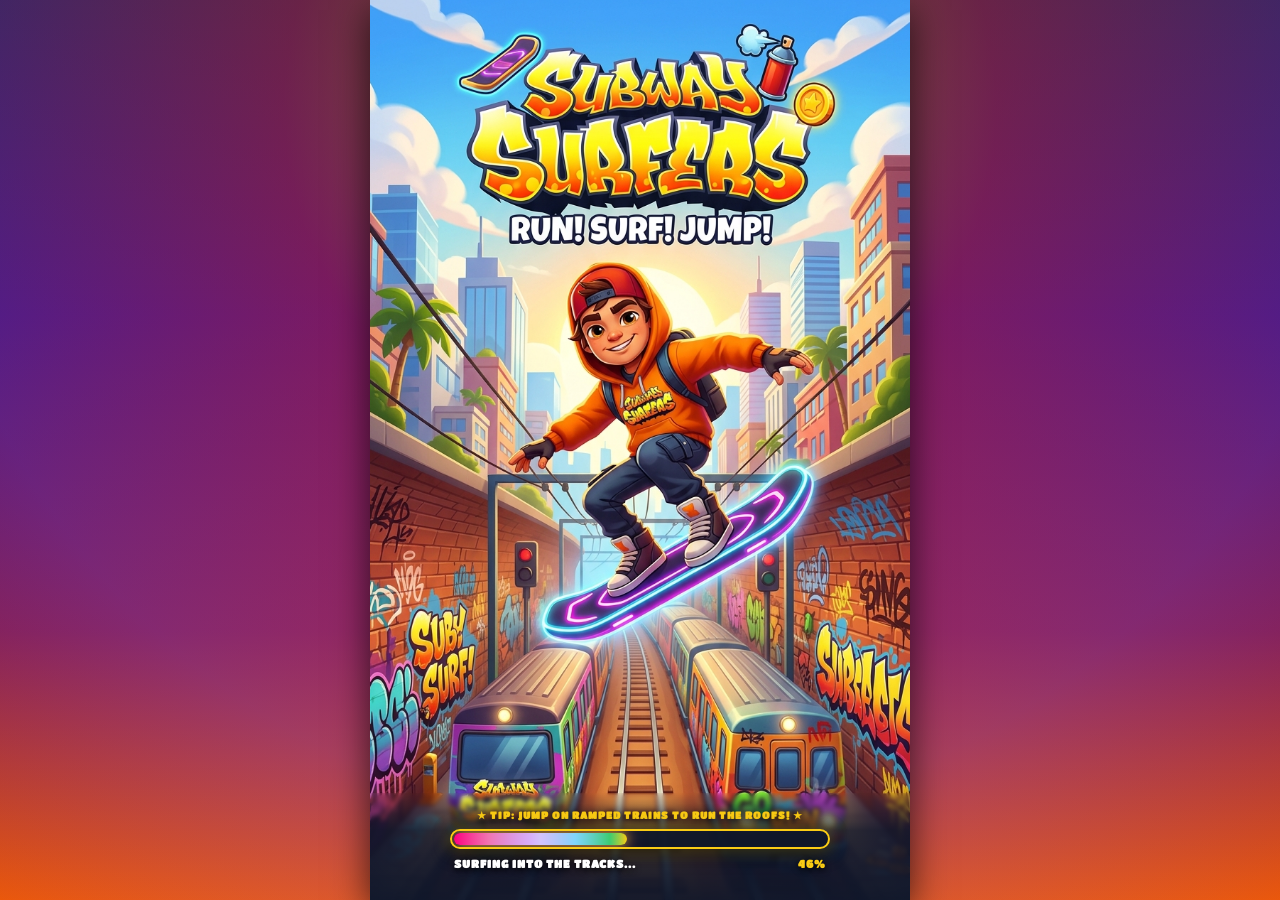
==== index.html @ f0a772cf "Fix stuck loading screen: resolve avatar ReferenceError in constructor, replace baked-in splash art " ====
<!DOCTYPE html>
<html lang="en">
<head>
  <meta charset="UTF-8">
  <meta name="viewport" content="width=device-width, initial-scale=1.0, maximum-scale=1.0, user-scalable=no">
  <title>Subway Surf 3D | Multi-Color Trains, Roof Running & 3D Railroad</title>
  <meta name="description" content="Play Subway Surf 3D online! Run along sunny railroad tracks, climb on multi-colored trains, collect gold coins, and dodge barriers in full 3D.">
  <link rel="preconnect" href="https://fonts.googleapis.com">
  <link rel="preconnect" href="https://fonts.gstatic.com" crossorigin>
  <link href="https://fonts.googleapis.com/css2?family=Fredoka:wght@500;600;700;800;900&family=Titan+One&family=Orbitron:wght@700;900&display=swap" rel="stylesheet">
  <link rel="stylesheet" href="style.css?v=subway3d_v19">
  <link rel="icon" href="data:image/svg+xml,<svg xmlns=%22http://www.w3.org/2000/svg%22 viewBox=%220 0 100 100%22><text y=%22.9em%22 font-size=%2290%22>⚡</text></svg>">
  <link rel="manifest" href="manifest.webmanifest">
  <meta name="theme-color" content="#4cc9f0">
  <meta name="mobile-web-app-capable" content="yes">
  <meta name="apple-mobile-web-app-capable" content="yes">
  <meta name="apple-mobile-web-app-status-bar-style" content="black-translucent">
  <meta name="apple-mobile-web-app-title" content="Run & Run v2">
  <link rel="apple-touch-icon" href="icon.svg">
</head>
<body>
  <div id="pageWrapper">
    <!-- Ambient glowing backdrop grids -->
    <div class="cyber-grid-bg"></div>

    <main id="gameWrapper">
      <div id="gameContainer">
        <!-- Canvas Game World -->
        <canvas id="gameCanvas"></canvas>

        <!-- Full-Screen Power-Up Visual FX Shaders & Vignette Overlays -->
        <div id="powerupFilterOverlay" class="powerup-filter-overlay">
          <div id="fxJetpack" class="filter-layer jetpack-speedlines hidden"></div>
          <div id="fxMagnet" class="filter-layer magnet-pulse-ring hidden"></div>
          <div id="fxMultiplier" class="filter-layer multiplier-gold-aura hidden"></div>
          <div id="fxSneakers" class="filter-layer sneakers-bounce-trail hidden"></div>
          <div id="fxHoverboard" class="filter-layer hoverboard-cyber-glow hidden"></div>
        </div>

        <!-- CRT scanline overlay -->
        <div class="scanlines"></div>

        <!-- HUD (Heads-Up Display: Authentic Subway Surfers Arcade HUD) -->
        <header id="hud" class="hidden">
          <div class="hud-left">
            <button type="button" id="pauseBtn" class="subway-hud-pause-btn" title="Pause Game (P)" aria-label="Pause Game">
              <svg viewBox="0 0 24 24" class="hud-btn-svg"><rect x="6" y="5" width="4" height="14" rx="2" fill="#ffffff"/><rect x="14" y="5" width="4" height="14" rx="2" fill="#ffffff"/></svg>
            </button>
            <button type="button" id="hudHoverboardBtn" class="subway-hud-hoverboard-btn" title="Activate Hoverboard (Double Tap)" aria-label="Activate Hoverboard">
              <svg viewBox="0 0 32 16" class="hud-btn-svg"><rect x="2" y="5" width="28" height="6" rx="3" fill="#38bdf8"/><circle cx="7" cy="12" r="2.5" fill="#facc15"/><circle cx="25" cy="12" r="2.5" fill="#facc15"/></svg>
              <span id="hudHoverboardQty" class="hud-hb-qty">x3</span>
            </button>
            <div id="shieldDisplay" class="stat-badge shield-badge hidden">
              <svg viewBox="0 0 24 24" class="badge-svg-icon"><path d="M12 2L4 5v6.09c0 5.05 3.41 9.76 8 10.91 4.59-1.15 8-5.86 8-10.91V5l-8-3z" fill="#06d6a0"/></svg>
              <span id="shieldCount">0</span>
            </div>
            <div id="hudKeyDisplay" class="stat-badge key-badge">
              <svg viewBox="0 0 24 24" class="badge-svg-icon key-gold-svg"><path d="M7 14a5 5 0 1 1 4.58-3H17v2h2v-2h2v3h2v-5H11.58A5 5 0 0 1 7 14zm0-7a2 2 0 1 0 0 4 2 2 0 0 0 0-4z" fill="#facc15"/></svg>
              <span id="hudKeyCount">3</span>
            </div>
          </div>

          <!-- Centered Coin Combo Streak Callout -->
          <div id="hudCoinCombo" class="hud-coin-combo hidden">
            <span id="hudComboText" class="hud-combo-text">5X COMBO! 🔥</span>
          </div>

          <div class="hud-right">
            <!-- Subway Surfers Chunky Condensed Score Counter -->
            <div class="stat-pill score-pill">
              <div id="hudMultiplierTag" class="hud-mult-tag">
                <svg viewBox="0 0 20 20" class="svg-mult-star"><polygon points="10,1 12.5,7 19,7.5 14,12 15.5,18.5 10,15 4.5,18.5 6,12 1,7.5 7.5,7" fill="#facc15"/></svg>
                <span id="hudMultVal">2X</span>
              </div>
              <span id="scoreDisplay" class="hud-score-digits">0</span>
            </div>

            <!-- Subway Surfers Glossy 3D Gold Coin Counter -->
            <div class="stat-badge coin-badge">
              <svg viewBox="0 0 28 28" class="badge-svg-icon coin-gold-svg">
                <circle cx="14" cy="14" r="13" fill="url(#hudCoinGradOuter)" stroke="#ffffff" stroke-width="1.6"/>
                <circle cx="14" cy="14" r="9.5" fill="url(#hudCoinGradInner)" stroke="#b45309" stroke-width="1.2"/>
                <path d="M14 7.5l1.6 3.8 4.1.4-3.1 2.8.9 4-3.5-2.1-3.5 2.1.9-4-3.1-2.8 4.1-.4z" fill="#ffffff"/>
                <defs>
                  <linearGradient id="hudCoinGradOuter" x1="0" y1="0" x2="1" y2="1"><stop offset="0%" stop-color="#fffbeb"/><stop offset="50%" stop-color="#f59e0b"/><stop offset="100%" stop-color="#b45309"/></linearGradient>
                  <linearGradient id="hudCoinGradInner" x1="0" y1="0" x2="1" y2="1"><stop offset="0%" stop-color="#fef08a"/><stop offset="100%" stop-color="#eab308"/></linearGradient>
                </defs>
              </svg>
              <span id="coinCount" class="hud-coin-digits">0</span>
            </div>

            <div class="hud-mini-actions">
              <button id="bgmBtn" class="hud-mini-icon-btn" title="Toggle Music" aria-label="Toggle Music">
                <svg viewBox="0 0 24 24" class="svg-mini-glyph"><path d="M12 3v10.55A4 4 0 1 0 14 17V7h4V3h-6z" fill="currentColor"/></svg>
              </button>
              <button id="muteBtn" class="hud-mini-icon-btn" title="Toggle Sound FX" aria-label="Toggle Sound Effects">
                <svg viewBox="0 0 24 24" class="svg-mini-glyph"><path d="M3 9v6h4l5 5V4L7 9H3zm13.5 3c0-1.77-1.02-3.29-2.5-4.03v8.05c1.48-.73 2.5-2.25 2.5-4.02z" fill="currentColor"/></svg>
              </button>
            </div>
            <div id="powerupContainer">
              <div id="powerupDisplay" class="powerup-badge hidden">
                <span id="powerupIcon">⚡</span>
                <span id="powerupText">MAGNET 8s</span>
              </div>
              <div id="activePowerupsList" class="active-powerups-list"></div>
            </div>
            <div id="zoneBadge" class="zone-badge">
              <span class="dot"></span>
              <span id="zoneDisplay">TOKYO FOOD STREET</span>
            </div>
            <div class="speedometer" style="display:none;">
              <div class="speed-bar-wrap">
                <div id="speedBarFill" class="speed-bar-fill"></div>
              </div>
            </div>
          </div>
        </header>

        <!-- Dynamic In-Game Mission Toast Popup -->
        <div id="missionToast" class="mission-toast hidden">
          <div class="toast-content">
            <span class="toast-star">🏆</span>
            <div class="toast-text-wrap">
              <span class="toast-title">MISSION COMPLETE!</span>
              <span id="missionToastDesc" class="toast-desc">Collected 300 Coins</span>
            </div>
            <span id="missionToastReward" class="toast-reward">+250 🪙</span>
          </div>
        </div>

        <!-- On-screen Touch & Virtual Controls for Mobile / Mouse -->
        <div id="virtualControls" class="hidden">
          <div class="control-row">
            <button id="ctrlLeft" class="v-btn" aria-label="Move Left">
              <span>◀</span>
              <small>A / ←</small>
            </button>
            <div class="v-btn-center">
              <button id="ctrlJump" class="v-btn v-btn-action" aria-label="Jump">
                <span>▲ JUMP</span>
                <small>W / ↑ / Space</small>
              </button>
              <button id="ctrlSlide" class="v-btn v-btn-action" aria-label="Slide">
                <span>▼ SLIDE</span>
                <small>S / ↓</small>
              </button>
            </div>
            <button id="ctrlRight" class="v-btn" aria-label="Move Right">
              <span>▶</span>
              <small>D / →</small>
            </button>
          </div>
        </div>

        <!-- Overlays -->
        <!-- PAGE 1: SUBWAY SURFERS SPLASH & LOADING SCREEN -->
        <section id="splashScreen" class="overlay splash-overlay">
          <div class="splash-art-wrap">
            <img src="splash.png?v=subway3d_v19" alt="Subway Dash 3D" class="splash-bg-img" id="splashBgImg">
          </div>
          <div class="splash-content-overlay">
            <div class="splash-loader-area">
              <div class="splash-tip-text" id="splashTipText">★ TIP: JUMP ON RAMPED TRAINS TO RUN THE ROOFS! ★</div>
              <div class="splash-progress-track">
                <div id="splashProgressFill" class="splash-progress-fill">
                  <div class="splash-progress-shine"></div>
                </div>
              </div>
              <div class="splash-status-row">
                <span class="splash-loading-text">SURFING INTO THE TRACKS...</span>
                <span id="splashPercentText" class="splash-percent-text">0%</span>
              </div>
            </div>
          </div>
        </section>

        <!-- PAGE 2: MAIN START SCREEN (Subway Surfers Full-Cover Home) -->
        <section id="menuScreen" class="menu-overlay-fullscreen hidden">
          <!-- Top Navigation Header: Settings, Custom Player Name Pill, High Score, Coins Bank -->
          <header class="menu-top-bar" style="width: 100%; display: flex; justify-content: space-between; align-items: center; gap: 6px; box-sizing: border-box; z-index: 30; pointer-events: auto;">
            <!-- Left: Settings Gear -->
            <button type="button" id="menuSettingsBtn" class="nav-cyber-btn settings-btn-glow" aria-label="Open Settings" title="Game Settings">
              <svg viewBox="0 0 24 24" class="menu-btn-svg"><path d="M19.14 12.94c.04-.3.06-.61.06-.94 0-.32-.02-.64-.07-.94l2.03-1.58a.49.49 0 0 0 .12-.61l-1.92-3.32a.49.49 0 0 0-.59-.22l-2.39.96c-.5-.38-1.03-.7-1.62-.94l-.36-2.54a.484.484 0 0 0-.48-.41h-3.84c-.24 0-.44.17-.47.41l-.36 2.54c-.59.24-1.13.57-1.62.94l-2.39-.96c-.22-.08-.47 0-.59.22L2.74 8.87c-.12.21-.08.47.12.61l2.03 1.58c-.05.3-.09.63-.09.94s.02.64.07.94l-2.03 1.58a.49.49 0 0 0-.12.61l1.92 3.32c.12.22.37.29.59.22l2.39-.96c.5.38 1.03.7 1.62.94l.36 2.54c.05.24.24.41.48.41h3.84c.24 0 .44-.17.47-.41l.36-2.54c.59-.24 1.13-.56 1.62-.94l2.39.96c.22.08.47 0 .59-.22l1.92-3.32c.12-.22.07-.47-.12-.61l-2.01-1.58zM12 15.6c-1.98 0-3.6-1.62-3.6-3.6s1.62-3.6 3.6-3.6 3.6 1.62 3.6 3.6-1.62 3.6-3.6 3.6z" fill="#ffffff"/></svg>
            </button>

            <!-- Center: Player's Custom Name Pill (With 3D Character Avatar Portrait) -->
            <button type="button" id="menuProfileBtn" class="subway-player-pill" aria-label="Set Runner Name" title="Tap to Set Your Runner Name">
              <canvas id="profileAvatarCanvas" class="profile-avatar-canvas" width="34" height="34"></canvas>
              <span id="profileCallsignPill" class="profile-callsign-pill">SET NAME</span>
              <svg viewBox="0 0 24 24" class="svg-edit-pencil"><path d="M3 17.25V21h3.75L17.81 9.94l-3.75-3.75L3 17.25zM20.71 7.04a.996.996 0 0 0 0-1.41l-2.34-2.34a.996.996 0 0 0-1.41 0l-1.83 1.83 3.75 3.75 1.83-1.83z" fill="#38bdf8"/></svg>
            </button>

            <!-- Right: High Score & Bank Pills -->
            <div class="menu-top-right" style="display: flex; align-items: center; gap: 5px; flex-shrink: 0;">
              <div class="high-score-pill" title="Personal Record">
                <svg viewBox="0 0 24 24" class="top-pill-svg"><path d="M19 5h-2V3H7v2H5c-1.1 0-2 .9-2 2v1c0 2.55 1.92 4.63 4.39 4.94.63 1.5 1.98 2.63 3.61 2.96V19H7v2h10v-2h-4v-3.1c1.63-.33 2.98-1.46 3.61-2.96C19.08 12.63 21 10.55 21 8V7c0-1.1-.9-2-2-2zM5 8V7h2v3.82C5.84 10.4 5 9.3 5 8zm14 0c0 1.3-.84 2.4-2 2.82V7h2v1z" fill="#facc15"/></svg>
                <span id="menuBestScore" class="bank-count">0</span>
              </div>
              <div class="coin-bank-pill" title="Total Banked Coins">
                <svg viewBox="0 0 24 24" class="top-pill-svg"><circle cx="12" cy="12" r="10" fill="#f59e0b" stroke="#ffffff" stroke-width="1.5"/><circle cx="12" cy="12" r="7" fill="#fde047"/><path d="M12 7l1.2 2.8 3.1.3-2.3 2.1.7 3-2.7-1.6-2.7 1.6.7-3-2.3-2.1 3.1-.3z" fill="#ffffff"/></svg>
                <span id="menuCoinBank" class="bank-count">0</span>
              </div>
              <div class="key-bank-pill" title="Total Keys">
                <svg viewBox="0 0 24 24" class="top-pill-svg"><path d="M7 14a5 5 0 1 1 4.58-3H17v2h2v-2h2v3h2v-5H11.58A5 5 0 0 1 7 14zm0-7a2 2 0 1 0 0 4 2 2 0 0 0 0-4z" fill="#facc15"/></svg>
                <span id="menuKeyBank" class="bank-count">3</span>
              </div>
            </div>
          </header>

          <!-- Top Brand Banner: Subway Surfers Graffiti Logo -->
          <div class="subway-title-wrap" style="display: flex; flex-direction: column; align-items: center; text-align: center; margin-top: 2px; pointer-events: none;">
            <div class="subway-tag-pill">🚇 3D RAILWAY SURF • TOKYO FOOD &amp; WILD WEST 🚇</div>
            <h1 class="subway-main-title">SUBWAY <span class="pop-accent">DASH</span> <span class="v3d-badge">3D</span></h1>
          </div>

          <!-- Subway Surfers Floating Side Rails (Left & Right Quick Actions) -->
          <div class="subway-side-rails" style="width: 100%; display: flex; justify-content: space-between; align-items: center; padding: 0 4px; box-sizing: border-box; pointer-events: auto; z-index: 25;">
            <!-- Left Rail: World Tour, Characters (Crew), Daily Missions, and Season Hunt -->
            <div class="side-rail-col side-rail-left" style="display: flex; flex-direction: column; gap: 8px;">
              <button type="button" id="menuWorldBtn" class="subway-side-btn world-side-btn" title="Choose City World">
                <svg viewBox="0 0 24 24" class="side-btn-svg"><circle cx="12" cy="12" r="10" fill="#0284c7" stroke="#38bdf8" stroke-width="1.5"/><ellipse cx="12" cy="12" rx="4.5" ry="10" fill="none" stroke="#ffffff" stroke-width="1.2"/><line x1="2" y1="12" x2="22" y2="12" stroke="#ffffff" stroke-width="1.2"/></svg>
                <span class="side-btn-lbl">WORLD</span>
              </button>
              <button type="button" id="menuSuitsBtn" class="subway-side-btn me-side-btn" title="Character Outfits">
                <svg viewBox="0 0 24 24" class="side-btn-svg"><path d="M12 2a5 5 0 0 1 5 5c0 2.76-2.24 5-5 5s-5-2.24-5-5a5 5 0 0 1 5-5zm0 12c4.42 0 8 1.79 8 4v2H4v-2c0-2.21 3.58-4 8-4z" fill="#ec4899"/></svg>
                <span class="side-btn-lbl">CREW</span>
              </button>
              <button type="button" id="menuMissionsBtn" class="subway-side-btn missions-side-btn" title="Daily Missions &amp; Quests">
                <svg viewBox="0 0 24 24" class="side-btn-svg"><circle cx="12" cy="12" r="10" fill="#ef4444"/><circle cx="12" cy="12" r="6.5" fill="#ffffff"/><circle cx="12" cy="12" r="3" fill="#ef4444"/></svg>
                <span class="side-btn-lbl">QUESTS</span>
                <span id="missionsBadge" class="side-notify-dot hidden">!</span>
              </button>
              <button type="button" id="menuSeasonBtn" class="subway-side-btn season-side-btn" title="Tokyo Season Hunt">
                <svg viewBox="0 0 24 24" class="side-btn-svg"><path d="M12 2c1 3 4 4 4 7 0 2.2-1.8 4-4 4s-4-1.8-4-4c0-3 3-4 4-7z" fill="#f472b6"/><circle cx="12" cy="12" r="2.5" fill="#ffffff"/></svg>
                <span class="side-btn-lbl">SEASON</span>
              </button>
            </div>

            <!-- Right Rail: Top Run Leaderboard, Skate Shop, Boosters, and Achievements -->
            <div class="side-rail-col side-rail-right" style="display: flex; flex-direction: column; gap: 8px;">
              <button type="button" id="menuLeaderboardBtn" class="subway-side-btn rank-side-btn" title="Top Run Leaderboard">
                <svg viewBox="0 0 24 24" class="side-btn-svg"><path d="M19 5h-2V3H7v2H5c-1.1 0-2 .9-2 2v1c0 2.55 1.92 4.63 4.39 4.94.63 1.5 1.98 2.63 3.61 2.96V19H7v2h10v-2h-4v-3.1c1.63-.33 2.98-1.46 3.61-2.96C19.08 12.63 21 10.55 21 8V7c0-1.1-.9-2-2-2z" fill="#facc15"/></svg>
                <span class="side-btn-lbl">TOP RUN</span>
              </button>
              <button type="button" id="menuShopBtn" class="subway-side-btn shop-side-btn" title="Skate Shop">
                <svg viewBox="0 0 24 24" class="side-btn-svg"><path d="M18 6h-2c0-2.21-1.79-4-4-4S8 3.79 8 6H6c-1.1 0-2 .9-2 2v12c0 1.1.9 2 2 2h12c1.1 0 2-.9 2-2V8c0-1.1-.9-2-2-2zm-6-2c1.1 0 2 .9 2 2h-4c0-1.1.9-2 2-2zm6 16H6V8h2v2c0 .55.45 1 1 1s1-.45 1-1V8h4v2c0 .55.45 1 1 1s1-.45 1-1V8h2v12z" fill="#38bdf8"/></svg>
                <span class="side-btn-lbl">SHOP</span>
              </button>
              <button type="button" id="menuUpgradesBtn" class="subway-side-btn boost-side-btn" title="Boost Upgrades">
                <svg viewBox="0 0 24 24" class="side-btn-svg"><polygon points="13,2 4,14 11,14 9,22 20,10 13,10" fill="#f59e0b"/></svg>
                <span class="side-btn-lbl">BOOST</span>
              </button>
              <button type="button" id="menuAchievementsBtn" class="subway-side-btn badges-side-btn" title="Achievements">
                <svg viewBox="0 0 24 24" class="side-btn-svg"><circle cx="12" cy="15" r="7" fill="#ca8a04"/><path d="M12 2l2.5 5H9.5z" fill="#facc15"/><circle cx="12" cy="15" r="4.5" fill="#fde047"/><path d="M12 12.5l1 2.2 2.3.2-1.7 1.5.5 2.2-2.1-1.2-2.1 1.2.5-2.2-1.7-1.5 2.3-.2z" fill="#ca8a04"/></svg>
                <span class="side-btn-lbl">AWARDS</span>
              </button>
            </div>
          </div>

          <!-- Bottom Action Area: Subway Surfers TAP TO RUN -->
          <footer class="menu-bottom-actions" style="width: 100%; max-width: 360px; display: flex; flex-direction: column; align-items: center; gap: 8px; margin-bottom: 6px; pointer-events: auto;">
            <div class="active-suit-pill">
              <span class="suit-dot"></span>
              <span>RUNNER: <strong id="equippedCostumeName">JAKE</strong></span>
            </div>

            <button type="button" id="playBtn" class="subway-run-btn" aria-label="Tap to Play" style="width: 100%; max-width: 340px; background: linear-gradient(135deg, #10b981 0%, #059669 50%, #047857 100%); border: 2.5px solid #6ee7b7; border-radius: 20px; color: #ffffff; cursor: pointer; display: flex; flex-direction: column; align-items: center; justify-content: center; padding: 14px 18px; box-shadow: 0 10px 25px rgba(16, 185, 129, 0.6); text-decoration: none;">
              <span class="btn-text" style="font-family: 'Orbitron', sans-serif; font-size: 22px; font-weight: 900; letter-spacing: 1.5px; text-shadow: 0 2px 8px rgba(0,0,0,0.5);">TAP TO PLAY ▶</span>
              <small class="run-hint" style="font-size: 10px; font-weight: 700; letter-spacing: 0.8px; color: #d1fae5; margin-top: 3px; text-transform: uppercase;">SWIPE ◀ ▶ MOVE • ▲ CLIMB TRAIN • ▼ SLIDE</small>
            </button>

            <button type="button" id="installAppBtn" class="cyber-btn secondary-btn install-btn">
              <span class="btn-text">📲 INSTALL APP (OFFLINE PLAY)</span>
            </button>
          </footer>
        </section>

        <!-- Settings & Profile Modal (Profile, Environments, Audio Volume, Guidelines) -->
        <section id="settingsModal" class="overlay modal-overlay hidden">
          <div class="glass-panel modal-panel">
            <div class="modal-header">
              <div class="modal-title-wrap">
                <span class="modal-tag">SETTINGS</span>
                <h2>SETTINGS &amp; PROFILE</h2>
              </div>
              <button type="button" id="closeSettingsBtn" class="close-icon-btn" aria-label="Close Settings">✕</button>
            </div>

            <div class="modal-nav-tabs">
              <button type="button" class="tab-btn active" data-tab="tabProfile" id="tabBtnProfile">PROFILE</button>
              <button type="button" class="tab-btn" data-tab="tabBackgrounds" id="tabBtnBackgrounds">WORLDS</button>
              <button type="button" class="tab-btn" data-tab="tabAudio" id="tabBtnAudio">AUDIO</button>
              <button type="button" class="tab-btn" data-tab="tabDirectives" id="tabBtnDirectives">HOW TO PLAY</button>
            </div>

            <!-- Tab 1: Profile Customization -->
            <div id="tabProfile" class="tab-content">
              <div class="profile-card modal-card">
                <div class="profile-header-row">
                  <div class="profile-avatar-big" id="profileBigAvatar">🏃</div>
                  <div class="profile-meta-info">
                    <div class="profile-rank-badge" id="profileRankBadge">⚡ TOP SURFER</div>
                    <span class="profile-sub-label">RUNNER PROFILE</span>
                  </div>
                </div>

                <div class="profile-name-edit-box">
                  <label for="profileCallsignInput" class="profile-input-label">RUNNER NAME (YOUR NAME)</label>
                  <div class="profile-input-row">
                    <input type="text" id="profileCallsignInput" class="profile-text-input" maxlength="14" value="" placeholder="Enter Your Runner Name...">
                    <button type="button" id="profileSaveBtn" class="cyber-btn primary-btn profile-save-btn">SAVE</button>
                  </div>
                </div>

                <div class="profile-avatar-picker">
                  <span class="profile-section-title">SELECT RUNNER AVATAR</span>
                  <div class="avatar-chips-grid" id="avatarChipsGrid">
                    <button type="button" class="avatar-chip active" data-avatar="🏃"><span>🏃</span></button>
                    <button type="button" class="avatar-chip" data-avatar="🛹"><span>🛹</span></button>
                    <button type="button" class="avatar-chip" data-avatar="⚡"><span>⚡</span></button>
                    <button type="button" class="avatar-chip" data-avatar="👑"><span>👑</span></button>
                    <button type="button" class="avatar-chip" data-avatar="🔥"><span>🔥</span></button>
                    <button type="button" class="avatar-chip" data-avatar="⭐"><span>⭐</span></button>
                    <button type="button" class="avatar-chip" data-avatar="🌟"><span>🌟</span></button>
                    <button type="button" class="avatar-chip" data-avatar="🎧"><span>🎧</span></button>
                  </div>
                </div>

                <div class="profile-stats-summary">
                  <div class="pstat-item">
                    <span class="pstat-label">HIGH SCORE</span>
                    <strong class="pstat-val" id="profileStatBest">0</strong>
                  </div>
                  <div class="pstat-item">
                    <span class="pstat-label">BANKED COINS</span>
                    <strong class="pstat-val" id="profileStatBank">0</strong>
                  </div>
                  <div class="pstat-item">
                    <span class="pstat-label">SCORE MULTIPLIER</span>
                    <strong class="pstat-val highlight" id="profileStatTier">x1 ⭐</strong>
                  </div>
                </div>
              </div>
            </div>

            <!-- Tab 2: Worlds (rendered dynamically) -->
            <div id="tabBackgrounds" class="tab-content hidden">
              <div class="worlds-scroll-list" id="bgChoicesList"></div>
            </div>

            <!-- Tab 3: Audio Settings -->
            <div id="tabAudio" class="tab-content hidden">
              <div class="audio-controls-card modal-card">
                <div class="setting-item">
                  <div class="setting-label-row">
                    <span>MUSIC</span>
                    <button type="button" id="settingsBgmToggle" class="cyber-toggle active">ON</button>
                  </div>
                  <input type="range" id="settingsBgmSlider" min="0" max="100" value="70" class="cyber-slider">
                </div>

                <div class="setting-item">
                  <div class="setting-label-row">
                    <span>SOUND FX</span>
                    <button type="button" id="settingsSfxToggle" class="cyber-toggle active">ON</button>
                  </div>
                  <input type="range" id="settingsSfxSlider" min="0" max="100" value="90" class="cyber-slider">
                </div>
              </div>
            </div>

            <!-- Tab 4: How To Play -->
            <div id="tabDirectives" class="tab-content hidden">
              <div class="instructions-card modal-card">
                <h3>HOW TO PLAY SUBWAY SURF 3D</h3>
                <ul>
                  <li><span class="key-badge">A</span> <span class="key-badge">D</span> / <span class="key-badge">←</span> <span class="key-badge">→</span> / Swipe Horizontal: Change 3D Tracks</li>
                  <li><span class="key-badge">W</span> / <span class="key-badge">↑</span> / <span class="key-badge">Space</span> / Swipe Up: Jump over Track Barriers &amp; onto Trains!</li>
                  <li><span class="key-badge">S</span> / <span class="key-badge">↓</span> / Swipe Down: Slide under Overhead Gantries</li>
                  <li><span class="bonus-pill">🛹 HOVERBOARD</span> Double-tap anywhere to ride hoverboard (gives crash immunity)!</li>
                  <li><span class="bonus-pill">🚀 JETPACK</span> Fly high in the sky and collect golden coin waves!</li>
                  <li><span class="bonus-pill">👟 SNEAKERS</span> Super bounce jump high over trains and roadblocks!</li>
                  <li><span class="warn-pill">AVOID</span> Crashing head-on into closed train cabs or pillars!</li>
                </ul>
              </div>
            </div>

            <button type="button" id="applySettingsBtn" class="cyber-btn primary-btn modal-done-btn">DONE</button>
          </div>
        </section>

        <!-- Cyber Armory Shop Modal (Costumes & Upgrades) -->
        <section id="shopModal" class="overlay modal-overlay hidden">
          <div class="glass-panel modal-panel shop-panel">
            <div class="modal-header">
              <div class="modal-title-wrap">
                <span class="modal-tag">CHARACTERS &amp; BOOSTS</span>
                <h2>SUBWAY CREW</h2>
              </div>
              <div class="modal-header-right">
                <div class="coin-bank-pill">
                  <span class="coin-icon">🪙</span>
                  <span id="shopCoinBank" class="bank-count">0</span>
                </div>
                <div class="key-bank-pill">
                  <span class="key-icon">🔑</span>
                  <span id="shopKeyBank" class="bank-count">3</span>
                </div>
                <button type="button" id="closeShopBtn" class="close-icon-btn" aria-label="Close Shop">✕</button>
              </div>
            </div>

            <div class="modal-nav-tabs">
              <button type="button" class="tab-btn active" data-tab="tabCostumes" id="tabBtnCostumes">🏃 CHARACTERS</button>
              <button type="button" class="tab-btn" data-tab="tabBoards" id="tabBtnBoards">🛹 BOARDS</button>
              <button type="button" class="tab-btn" data-tab="tabUpgrades" id="tabBtnUpgrades">⚡ BOOST UPGRADES</button>
            </div>

            <!-- Costumes Tab -->
            <div id="tabCostumes" class="tab-content">
              <div class="costumes-scroll" id="costumesList">
                <!-- Dynamically populated or rendered -->
              </div>
            </div>

            <!-- Boards Tab (Subway Surfers Custom Hoverboards) -->
            <div id="tabBoards" class="tab-content hidden">
              <div class="boards-scroll" id="boardsList">
                <!-- Dynamically populated boards -->
              </div>
            </div>

            <!-- Upgrades Tab -->
            <div id="tabUpgrades" class="tab-content hidden">
              <div class="upgrades-scroll" id="upgradesList">
                <!-- Dynamically populated -->
              </div>
            </div>

            <button type="button" id="leaveShopBtn" class="cyber-btn primary-btn modal-done-btn">BACK TO MENU</button>
          </div>
        </section>

        <!-- Pause Screen -->
        <section id="pauseScreen" class="overlay hidden">
          <div class="glass-panel">
            <h2 class="section-title">GAME PAUSED</h2>
            <p class="section-subtitle">Take a breather, Surfer!</p>
            <div class="btn-stack">
              <button id="resumeBtn" class="cyber-btn primary-btn">RESUME RUN ▶</button>
              <button id="quitBtn" class="cyber-btn secondary-btn">QUIT TO MENU</button>
            </div>
          </div>
        </section>

        <!-- PAGE 3: SUBWAY SURFERS RUN SUMMARY & GAME OVER -->
        <section id="gameOverScreen" class="overlay subway-gameover-overlay hidden">
          <div class="subway-gameover-card">
            <!-- Header Ribbon Banner -->
            <div class="gameover-ribbon-banner" id="gameoverRibbon">
              <span class="ribbon-star">★</span>
              <h2 id="gameoverTitle" class="gameover-banner-title">GAME OVER</h2>
              <span class="ribbon-star">★</span>
            </div>

            <!-- Runner Identity Pill -->
            <div class="gameover-runner-tag">
              <span id="gameoverAvatar" class="gameover-avatar-emoji">🏃</span>
              <span class="gameover-runner-lbl">RUN BY:</span>
              <strong id="gameoverCallsign" class="gameover-runner-name">RUNNER 1</strong>
            </div>

            <!-- Subway Surfers Authentic Score & Coin Card -->
            <div class="subway-score-box">
              <div class="score-main-display">
                <span class="score-pill-tag">FINAL SCORE</span>
                <div class="score-number-row">
                  <span id="finalScore" class="score-big-digits">0</span>
                </div>
                <div id="newBestBadge" class="new-best-ribbon hidden">🏆 NEW RECORD! 🏆</div>
              </div>

              <div class="score-stats-grid">
                <div class="mini-stat-card coin-card">
                  <span class="mini-stat-icon">🪙</span>
                  <div class="mini-stat-info">
                    <small>COINS RUN</small>
                    <strong id="finalCoins">0</strong>
                  </div>
                </div>

                <div class="mini-stat-card record-card">
                  <span class="mini-stat-icon">🏆</span>
                  <div class="mini-stat-info">
                    <small>HIGH SCORE</small>
                    <strong id="bestScore">0</strong>
                  </div>
                </div>

                <div class="mini-stat-card bank-card">
                  <span class="mini-stat-icon">💰</span>
                  <div class="mini-stat-info">
                    <small>TOTAL BANK</small>
                    <strong id="gameoverBankTotal">0</strong>
                  </div>
                </div>
              </div>
            </div>

            <!-- Subway Surfers Arcade Buttons -->
            <div class="gameover-action-buttons">
              <button type="button" id="restartBtn" class="subway-play-again-btn" aria-label="Play Again">
                <span class="btn-play-icon">▶</span>
                <span class="btn-play-text">PLAY AGAIN</span>
              </button>

              <div class="gameover-sub-buttons">
                <button type="button" id="menuBtn" class="subway-sub-btn home-btn" aria-label="Back to Home Screen">
                  <span class="sub-btn-icon">🏠</span>
                  <span>HOME</span>
                </button>
                <button type="button" id="gameoverShopBtn" class="subway-sub-btn shop-btn" aria-label="Open Shop">
                  <span class="sub-btn-icon">🛍️</span>
                  <span>SHOP</span>
                </button>
              </div>
            </div>
          </div>
        </section>

        <!-- Dedicated Player Name Modal (Custom User-Given Name) -->
        <section id="nameModal" class="overlay modal-overlay hidden">
          <div class="glass-panel name-modal-panel">
            <div class="modal-header">
              <div class="modal-title-wrap">
                <span class="modal-tag">RUNNER PROFILE</span>
                <h2>ENTER YOUR NAME</h2>
              </div>
              <button type="button" id="closeNameModalBtn" class="close-icon-btn" aria-label="Close">✕</button>
            </div>
            <div class="name-modal-body">
              <label for="playerNameInput" class="name-field-label">TYPE YOUR NAME:</label>
              <div class="name-field-wrap">
                <span class="name-field-icon">✏️</span>
                <input type="text" id="playerNameInput" class="name-text-box" maxlength="14" placeholder="Your Name Here..." autocomplete="off">
              </div>

              <div class="name-avatar-section">
                <span class="name-field-label">CHOOSE YOUR AVATAR:</span>
                <div class="name-avatar-grid" id="nameAvatarGrid">
                  <button type="button" class="avatar-choice-btn active" data-av="🏃">🏃</button>
                  <button type="button" class="avatar-choice-btn" data-av="🛹">🛹</button>
                  <button type="button" class="avatar-choice-btn" data-av="⚡">⚡</button>
                  <button type="button" class="avatar-choice-btn" data-av="👑">👑</button>
                  <button type="button" class="avatar-choice-btn" data-av="🔥">🔥</button>
                  <button type="button" class="avatar-choice-btn" data-av="🤖">🤖</button>
                  <button type="button" class="avatar-choice-btn" data-av="🌟">🌟</button>
                  <button type="button" class="avatar-choice-btn" data-av="🎧">🎧</button>
                </div>
              </div>

              <button type="button" id="saveRunnerNameBtn" class="subway-save-name-btn">SAVE NAME &amp; RUN ▶</button>
            </div>
          </div>
        </section>

        <!-- World Tour City Selector Modal (8 City Themes) -->
        <section id="worldTourModal" class="overlay modal-overlay hidden">
          <div class="glass-panel world-tour-panel">
            <div class="modal-header">
              <div class="modal-title-wrap">
                <span class="modal-tag">SUBWAY SURFERS WORLD TOUR</span>
                <h2>SELECT DESTINATION CITY</h2>
              </div>
              <button type="button" id="closeWorldTourBtn" class="close-icon-btn" aria-label="Close">✕</button>
            </div>
            <div class="world-tour-carousel-hint">SWIPE CARDS TO EXPLORE CITIES ➔</div>
            <div class="world-tour-carousel-container" id="worldTourCards">
              <!-- Dynamically populated card carousel -->
            </div>
          </div>
        </section>

        <!-- Daily Missions Modal (Subway Surfers Quests & Multiplier Level-Up) -->
        <section id="missionsModal" class="overlay modal-overlay hidden">
          <div class="glass-panel modal-panel missions-panel">
            <div class="modal-header">
              <div class="modal-title-wrap">
                <span class="modal-tag">MISSIONS &amp; QUESTS</span>
                <h2>DAILY CHALLENGES</h2>
              </div>
              <button type="button" id="closeMissionsBtn" class="close-icon-btn" aria-label="Close Missions">✕</button>
            </div>

            <!-- Multiplier Level Banner -->
            <div class="multiplier-level-banner">
              <div class="mult-banner-info">
                <span class="mult-banner-lbl">CURRENT BASE MULTIPLIER</span>
                <strong id="modalMultiplierVal" class="mult-banner-val">x1 ⭐</strong>
              </div>
              <div class="mult-banner-hint">Complete 3 quests to level up your score multiplier!</div>
            </div>

            <div class="missions-scroll-list" id="missionsList">
              <!-- Dynamically populated missions -->
            </div>

            <button type="button" id="closeMissionsDoneBtn" class="cyber-btn primary-btn modal-done-btn">BACK TO MENU</button>
          </div>
        </section>

        <!-- Top Run Leaderboard Modal (Diamond, Gold, Silver, Bronze Leagues) -->
        <section id="leaderboardModal" class="overlay modal-overlay hidden">
          <div class="glass-panel modal-panel leaderboard-panel">
            <div class="modal-header">
              <div class="modal-title-wrap">
                <span class="modal-tag">TOP RUNNERS</span>
                <h2>TOP RUN LEADERBOARD</h2>
              </div>
              <button type="button" id="closeLeaderboardBtn" class="close-icon-btn" aria-label="Close Leaderboard">✕</button>
            </div>

            <!-- Player League Badge Banner -->
            <div class="leaderboard-league-banner" id="leaderboardLeagueBanner">
              <span class="league-trophy" id="leagueTrophyIcon">🥇</span>
              <div class="league-meta">
                <span id="leagueNameLbl" class="league-name">GOLD LEAGUE</span>
                <small id="leagueRankLbl" class="league-rank-pos">YOUR RANK: #2 IN THIS REGION</small>
              </div>
            </div>

            <div class="leaderboard-scroll-list" id="leaderboardList">
              <!-- Dynamically populated rivals -->
            </div>

            <button type="button" id="closeLeaderboardDoneBtn" class="cyber-btn primary-btn modal-done-btn">BACK TO MENU</button>
          </div>
        </section>

        <!-- Crash Revival Modal (5-second countdown with Keys 🔑) -->
        <section id="reviveModal" class="overlay modal-overlay hidden">
          <div class="glass-panel modal-panel revive-panel">
            <div class="revive-header">
              <span class="revive-tag">CRASHED!</span>
              <h2>SAVE YOUR RUN?</h2>
            </div>
            <div class="revive-countdown-wrap">
              <svg class="revive-timer-svg" viewBox="0 0 100 100">
                <circle class="revive-timer-bg" cx="50" cy="50" r="42"></circle>
                <circle id="reviveTimerCircle" class="revive-timer-bar" cx="50" cy="50" r="42"></circle>
              </svg>
              <div id="reviveCountdownText" class="revive-countdown-num">5</div>
            </div>
            <div class="revive-score-preview">
              <div class="revive-stat-col">
                <small>SCORE</small>
                <strong id="reviveScoreVal">0</strong>
              </div>
              <div class="revive-stat-col">
                <small>COINS</small>
                <strong id="reviveCoinsVal">0</strong>
              </div>
            </div>
            <button type="button" id="reviveActionBtn" class="subway-revive-btn">
              <span class="revive-btn-icon">🔑</span>
              <span id="reviveBtnLabel">REVIVE (x1 KEY)</span>
            </button>
            <button type="button" id="reviveGiveUpBtn" class="revive-skip-btn">GIVE UP &gt;</button>
          </div>
        </section>

        <!-- Mystery Box Opening Modal -->
        <section id="mysteryBoxModal" class="overlay modal-overlay hidden">
          <div class="glass-panel modal-panel mystery-box-panel">
            <div class="modal-header">
              <div class="modal-title-wrap">
                <span class="modal-tag">SPECIAL LOOT</span>
                <h2>MYSTERY BOX</h2>
              </div>
            </div>
            <div class="mystery-box-stage">
              <div class="mystery-crate-wrap" id="mysteryCrateEl">
                <div class="crate-box">
                  <span class="crate-mark">?</span>
                </div>
              </div>
              <div id="mysteryRewardReveal" class="mystery-reward-reveal hidden">
                <div id="mysteryRewardIcon" class="reward-icon-big">🪙</div>
                <div id="mysteryRewardTitle" class="reward-title-big">+250 COINS</div>
              </div>
            </div>
            <button type="button" id="mysteryBoxOpenBtn" class="cyber-btn primary-btn unbox-btn">TAP TO OPEN 🎁</button>
            <button type="button" id="mysteryBoxDoneBtn" class="cyber-btn primary-btn modal-done-btn hidden">COLLECT &amp; CONTINUE ▶</button>
          </div>
        </section>

        <!-- World Tour Season Hunt Modal -->
        <section id="seasonModal" class="overlay modal-overlay hidden">
          <div class="glass-panel modal-panel season-panel">
            <div class="modal-header">
              <div class="modal-title-wrap">
                <span class="modal-tag">SEASON HUNT</span>
                <h2>WORLD TOUR SEASON 🌸</h2>
              </div>
              <button type="button" id="closeSeasonBtn" class="close-icon-btn" aria-label="Close Season">✕</button>
            </div>
            <div class="season-banner">
              <div class="season-token-summary">
                <span class="season-token-icon">🌸</span>
                <div class="season-token-text">
                  <span class="season-token-lbl">COLLECTED TOKENS</span>
                  <strong id="seasonTokensCount">0</strong>
                </div>
              </div>
              <div class="season-hint">Collect Sakura Blossom tokens on tracks to claim exclusive tier prizes!</div>
            </div>
            <div class="season-tiers-list" id="seasonTiersList">
              <!-- Tier items populated dynamically -->
            </div>
            <button type="button" id="closeSeasonDoneBtn" class="cyber-btn primary-btn modal-done-btn">BACK TO MENU</button>
          </div>
        </section>

        <!-- Achievements Modal -->
        <section id="achievementsModal" class="overlay modal-overlay hidden">
          <div class="glass-panel modal-panel achievements-panel">
            <div class="modal-header">
              <div class="modal-title-wrap">
                <span class="modal-tag">SURFER TROPHIES</span>
                <h2>ACHIEVEMENTS</h2>
              </div>
              <button type="button" id="closeAchievementsBtn" class="close-icon-btn" aria-label="Close Achievements">✕</button>
            </div>
            <div class="achievements-scroll-list" id="achievementsList">
              <!-- Achievements items populated dynamically -->
            </div>
            <button type="button" id="closeAchievementsDoneBtn" class="cyber-btn primary-btn modal-done-btn">BACK TO MENU</button>
          </div>
        </section>
      </div>
    </main>
  </div>

  <script src="audio.js?v=subway3d_v19"></script>
  <script src="game.js?v=subway3d_v19"></script>
  <script src="pwa.js?v=subway3d_v19"></script>
</body>
</html>
---- style.css ----
:root {
  --bg-dark: #18112c;
  --panel-bg: rgba(30, 20, 60, 0.92);
  --panel-border: #38bdf8;
  --subway-pink: #f43f5e;
  --subway-hotpink: #ec4899;
  --subway-cyan: #06b6d4;
  --subway-sky: #38bdf8;
  --subway-orange: #f97316;
  --subway-amber: #fb923c;
  --subway-yellow: #facc15;
  --subway-gold: #fde047;
  --subway-purple: #8b5cf6;
  --subway-violet: #a855f7;
  --subway-green: #10b981;
  --subway-emerald: #059669;
  --neon-cyan: #06b6d4;
  --neon-yellow: #facc15;
  --neon-magenta: #ec4899;
  --neon-orange: #f97316;
  --neon-green: #10b981;
  --neon-red: #f43f5e;
  --font-display: 'Titan One', 'Fredoka', cursive, sans-serif;
  --font-body: 'Fredoka', cursive, sans-serif;
}

* {
  box-sizing: border-box;
  margin: 0;
  padding: 0;
  user-select: none;
  -webkit-user-select: none;
}

html, body {
  width: 100%;
  height: 100%;
  overflow: hidden;
  background-color: var(--bg-dark);
  font-family: var(--font-body);
  color: #e2e8f0;
}

button, .cyber-btn, .nav-cyber-btn, .close-icon-btn, .tab-btn, .bg-option-btn, .shop-action-btn, .upgrade-btn {
  touch-action: manipulation;
  cursor: pointer;
  -webkit-tap-highlight-color: transparent;
  pointer-events: auto;
}

.glass-panel, .modal-panel {
  max-width: 440px;
  max-height: 88vh;
  display: flex;
  flex-direction: column;
  padding: 24px 20px;
  overflow: hidden;
  background: linear-gradient(180deg, #2e1065 0%, #1e1b4b 60%, #0f172a 100%);
  border: 3.5px solid #38bdf8;
  border-radius: 28px;
  box-shadow: 0 10px 0 #1e1b4b, 0 25px 50px rgba(0, 0, 0, 0.85);
}

/* Background animated cyber grid */
.cyber-grid-bg {
  position: absolute;
  top: 0;
  left: 0;
  width: 100%;
  height: 100%;
  background: 
    radial-gradient(circle at 50% 12%, rgba(250, 204, 21, 0.5) 0%, rgba(244, 63, 94, 0.35) 35%, rgba(139, 92, 246, 0.25) 70%, transparent 100%),
    linear-gradient(180deg, #1e143b 0%, #3b0764 35%, #831843 70%, #ea580c 100%);
  pointer-events: none;
  z-index: 0;
}

#gameWrapper {
  position: relative;
  width: 100%;
  height: 100%;
  display: flex;
  align-items: center;
  justify-content: center;
  z-index: 1;
}

#gameContainer {
  position: relative;
  display: flex;
  align-items: center;
  justify-content: center;
  border-radius: 0;
  box-shadow: 0 10px 35px rgba(0, 0, 0, 0.7);
  overflow: hidden;
  border: none;
  background: #110b20;
}

canvas {
  display: block;
  background: #0f1624;
  touch-action: none;
}

/* CRT scanlines */
.scanlines {
  position: absolute;
  top: 0;
  left: 0;
  width: 100%;
  height: 100%;
  background: linear-gradient(rgba(18, 16, 16, 0) 50%, rgba(0, 0, 0, 0.22) 50%);
  background-size: 100% 4px;
  pointer-events: none;
  z-index: 5;
  opacity: 0.6;
}

/* Subway Surfers Authentic In-Game HUD (Screenshot exact match) */
#hud {
  position: absolute;
  top: 0;
  left: 0;
  width: 100%;
  display: flex;
  justify-content: space-between;
  align-items: flex-start;
  padding: 12px 14px;
  z-index: 15;
  pointer-events: none;
  box-sizing: border-box;
}

.hud-left {
  display: flex;
  flex-direction: column;
  align-items: flex-start;
  gap: 8px;
  pointer-events: auto;
}

.hud-right {
  display: flex;
  flex-direction: column;
  align-items: flex-end;
  gap: 7px;
  pointer-events: auto;
}

/* Glossy Cyan Pause Button (matching Screenshot 1) */
.subway-hud-pause-btn {
  width: 46px;
  height: 46px;
  border-radius: 16px;
  background: linear-gradient(180deg, #38bdf8 0%, #0ea5e9 45%, #0284c7 100%);
  border: 2.5px solid #bae6fd;
  box-shadow: 0 5px 0 #0369a1, 0 8px 16px rgba(0, 0, 0, 0.45), inset 0 2px 0 rgba(255, 255, 255, 0.75);
  color: #ffffff;
  font-family: var(--font-display);
  font-size: 20px;
  display: flex;
  align-items: center;
  justify-content: center;
  cursor: pointer;
  transition: transform 0.1s ease, box-shadow 0.1s ease;
}

.subway-hud-pause-btn:active {
  transform: translateY(3px);
  box-shadow: 0 2px 0 #0369a1, 0 4px 10px rgba(0, 0, 0, 0.35);
}

/* Score Pill with Multiplier and Star (x2 ⭐ 01090) */
.score-pill {
  display: flex;
  align-items: center;
  gap: 7px;
  background: linear-gradient(180deg, rgba(30, 27, 75, 0.95) 0%, rgba(15, 23, 42, 0.98) 100%);
  border: 2.5px solid #fbbf24;
  padding: 5px 14px;
  border-radius: 999px;
  box-shadow: 0 5px 0 #b45309, 0 8px 18px rgba(0, 0, 0, 0.5), inset 0 2px 0 rgba(255, 255, 255, 0.45);
  transform: rotate(-1.5deg);
}

.hud-mult-tag {
  font-family: var(--font-display);
  font-size: 15px;
  font-weight: 900;
  color: #facc15;
  text-shadow: 0 2px 0 #78350f;
  letter-spacing: 0.5px;
}

.hud-score-digits {
  font-family: var(--font-display);
  font-size: 24px;
  font-weight: 900;
  color: #ffffff;
  text-shadow: 0 3px 0 #0f172a, 0 0 10px rgba(250, 204, 21, 0.5);
  letter-spacing: 1.5px;
}

/* Coin Badge (12 🪙) */
.coin-badge {
  display: flex;
  align-items: center;
  gap: 6px;
  background: linear-gradient(180deg, rgba(30, 27, 75, 0.95) 0%, rgba(15, 23, 42, 0.98) 100%);
  border: 2.5px solid #facc15;
  padding: 4px 12px;
  border-radius: 999px;
  box-shadow: 0 4px 0 #b45309, 0 6px 14px rgba(0, 0, 0, 0.4), inset 0 2px 0 rgba(255, 255, 255, 0.4);
  transform: rotate(1deg);
}

.hud-coin-digits {
  font-family: var(--font-display);
  font-size: 18px;
  font-weight: 900;
  color: #facc15;
  text-shadow: 0 2px 0 #78350f;
}

.hud-mini-actions {
  display: flex;
  gap: 6px;
}

.hud-mini-icon-btn {
  width: 30px;
  height: 30px;
  border-radius: 50%;
  background: rgba(30, 27, 75, 0.9);
  border: 1.5px solid #c084fc;
  color: #fff;
  font-size: 12px;
  display: flex;
  align-items: center;
  justify-content: center;
  cursor: pointer;
  box-shadow: 0 3px 0 #581c87;
}

.stat-pill {
  display: flex;
  align-items: baseline;
  gap: 8px;
  background: rgba(10, 14, 25, 0.75);
  backdrop-filter: blur(8px);
  border: 1px solid rgba(76, 201, 240, 0.4);
  padding: 6px 14px;
  border-radius: 20px;
}

.stat-tag {
  font-family: var(--font-display);
  font-size: 10px;
  color: var(--neon-cyan);
  letter-spacing: 1.5px;
}

#scoreDisplay {
  font-family: var(--font-display);
  font-size: clamp(20px, 4vw, 28px);
  font-weight: 900;
  color: #fff;
  text-shadow: 0 0 12px rgba(76, 201, 240, 0.8);
}

.stat-row {
  display: flex;
  gap: 8px;
}

.stat-badge {
  display: flex;
  align-items: center;
  gap: 6px;
  font-family: var(--font-display);
  font-size: 14px;
  font-weight: 700;
  background: rgba(10, 14, 25, 0.75);
  backdrop-filter: blur(8px);
  padding: 4px 12px;
  border-radius: 12px;
  border: 1px solid rgba(255, 210, 63, 0.35);
  color: var(--neon-yellow);
}

.shield-badge {
  border-color: rgba(6, 214, 160, 0.4);
  color: var(--neon-green);
}

.zone-badge {
  display: flex;
  align-items: center;
  gap: 6px;
  font-family: var(--font-display);
  font-size: 11px;
  letter-spacing: 1px;
  color: #94a3b8;
  padding: 4px 10px;
  background: rgba(10, 14, 25, 0.5);
  border-radius: 8px;
  width: fit-content;
}

.zone-badge .dot {
  width: 6px;
  height: 6px;
  border-radius: 50%;
  background: var(--neon-cyan);
  box-shadow: 0 0 6px var(--neon-cyan);
  animation: pulseDot 1.5s infinite;
}

@keyframes pulseDot {
  0%, 100% { transform: scale(1); opacity: 1; }
  50% { transform: scale(1.4); opacity: 0.5; }
}

.hud-actions {
  display: flex;
  gap: 8px;
  pointer-events: auto;
}

.hud-icon-btn {
  width: 40px;
  height: 40px;
  border-radius: 50%;
  background: rgba(10, 14, 25, 0.7);
  backdrop-filter: blur(8px);
  border: 1px solid rgba(255, 255, 255, 0.2);
  color: #fff;
  font-size: 16px;
  display: flex;
  align-items: center;
  justify-content: center;
  cursor: pointer;
  transition: all 0.15s ease;
}

.hud-icon-btn:hover {
  background: rgba(76, 201, 240, 0.25);
  border-color: var(--neon-cyan);
  box-shadow: 0 0 12px rgba(76, 201, 240, 0.5);
  transform: scale(1.06);
}

.hud-icon-btn:active {
  transform: scale(0.94);
}

.powerup-badge {
  display: flex;
  align-items: center;
  gap: 6px;
  font-family: var(--font-display);
  font-size: 12px;
  padding: 6px 12px;
  border-radius: 12px;
  background: rgba(76, 201, 240, 0.2);
  border: 1px solid var(--neon-cyan);
  color: var(--neon-cyan);
  box-shadow: 0 0 10px rgba(76, 201, 240, 0.4);
  animation: badgeGlow 1s infinite alternate;
}

@keyframes badgeGlow {
  0% { box-shadow: 0 0 6px rgba(76, 201, 240, 0.3); }
  100% { box-shadow: 0 0 16px rgba(76, 201, 240, 0.8); }
}

.speedometer {
  display: flex;
  flex-direction: column;
  align-items: flex-end;
  gap: 3px;
}

.speed-bar-wrap {
  width: 80px;
  height: 6px;
  background: rgba(255, 255, 255, 0.1);
  border-radius: 4px;
  overflow: hidden;
  border: 1px solid rgba(255, 255, 255, 0.2);
}

.speed-bar-fill {
  width: 30%;
  height: 100%;
  background: linear-gradient(90deg, var(--neon-cyan), var(--neon-magenta));
  box-shadow: 0 0 8px var(--neon-magenta);
  transition: width 0.3s ease;
}

/* Virtual on-screen controls */
#virtualControls {
  position: absolute;
  bottom: 12px;
  left: 0;
  width: 100%;
  padding: 0 18px;
  z-index: 12;
  pointer-events: auto;
}

.control-row {
  display: flex;
  justify-content: space-between;
  align-items: center;
  gap: 12px;
}

.v-btn-center {
  display: flex;
  gap: 10px;
}

.v-btn {
  display: flex;
  flex-direction: column;
  align-items: center;
  justify-content: center;
  background: rgba(14, 20, 36, 0.7);
  backdrop-filter: blur(10px);
  border: 1px solid rgba(76, 201, 240, 0.35);
  color: #fff;
  border-radius: 14px;
  padding: 10px 18px;
  min-width: 72px;
  cursor: pointer;
  transition: all 0.08s ease;
  box-shadow: 0 4px 12px rgba(0, 0, 0, 0.5);
}

.v-btn span {
  font-family: var(--font-display);
  font-size: 15px;
  font-weight: 700;
  color: var(--neon-cyan);
}

.v-btn small {
  font-size: 10px;
  color: #94a3b8;
  margin-top: 2px;
}

.v-btn:active {
  transform: translateY(3px) scale(0.96);
  background: rgba(76, 201, 240, 0.35);
  border-color: var(--neon-cyan);
  box-shadow: 0 0 15px rgba(76, 201, 240, 0.6);
}

.v-btn-action span {
  color: var(--neon-yellow);
}

/* Overlays & Modals */
.overlay {
  position: absolute;
  top: 0;
  left: 0;
  width: 100%;
  height: 100%;
  max-width: 100%;
  max-height: 100%;
  border: none;
  border-radius: 0;
  box-shadow: none;
  display: flex;
  align-items: center;
  justify-content: center;
  background: rgba(5, 7, 14, 0.88);
  backdrop-filter: blur(14px);
  z-index: 20;
  padding: 16px;
  box-sizing: border-box;
}

/* PAGE 1: SUBWAY SURFERS SPLASH / LOADING SCREEN */
.splash-overlay {
  position: absolute;
  top: 0;
  left: 0;
  width: 100%;
  height: 100%;
  z-index: 50;
  overflow: hidden;
  background: #0284c7;
  display: flex;
  flex-direction: column;
  justify-content: flex-end;
  align-items: center;
  padding: 0;
  transition: opacity 0.65s cubic-bezier(0.4, 0, 0.2, 1), visibility 0.65s ease;
}

.splash-overlay.fade-out {
  opacity: 0 !important;
  visibility: hidden !important;
  pointer-events: none !important;
}

.splash-art-wrap {
  position: absolute;
  top: 0;
  left: 0;
  width: 100%;
  height: 100%;
  overflow: hidden;
  z-index: 1;
}

.splash-bg-img {
  width: 100%;
  height: 100%;
  object-fit: cover;
  object-position: center top;
  display: block;
  transform: scale(1.01);
  animation: splashZoom 6s infinite alternate ease-in-out;
}

@keyframes splashZoom {
  0% { transform: scale(1.0); }
  100% { transform: scale(1.03); }
}

.splash-content-overlay {
  position: relative;
  z-index: 2;
  width: 100%;
  padding: 16px 20px 30px 20px;
  box-sizing: border-box;
  display: flex;
  flex-direction: column;
  align-items: center;
  gap: 10px;
  background: linear-gradient(to top, rgba(15, 23, 42, 0.96) 0%, rgba(15, 23, 42, 0.8) 65%, rgba(15, 23, 42, 0.35) 85%, transparent 100%);
  backdrop-filter: blur(2px);
}

.splash-loader-area {
  width: 100%;
  max-width: 380px;
  display: flex;
  flex-direction: column;
  align-items: center;
  gap: 8px;
}

.splash-tip-text {
  font-family: var(--font-display);
  font-size: 10px;
  font-weight: 800;
  color: #facc15;
  letter-spacing: 1px;
  text-shadow: 0 2px 8px rgba(0, 0, 0, 0.9);
  text-align: center;
  text-transform: uppercase;
}

.splash-progress-track {
  width: 100%;
  height: 20px;
  background: rgba(15, 23, 42, 0.9);
  border: 2px solid #facc15;
  border-radius: 999px;
  overflow: hidden;
  padding: 2px;
  box-sizing: border-box;
  box-shadow: 0 4px 18px rgba(0, 0, 0, 0.7), 0 0 16px rgba(250, 204, 21, 0.5);
}

.splash-progress-fill {
  height: 100%;
  width: 0%;
  background: linear-gradient(90deg, #ff007f 0%, #ec4899 20%, #a855f7 45%, #38bdf8 70%, #22c55e 90%, #facc15 100%);
  border-radius: 999px;
  transition: width 0.12s linear;
  position: relative;
  overflow: hidden;
  box-shadow: 0 0 12px rgba(250, 204, 21, 0.8), 0 0 20px rgba(236, 72, 153, 0.6);
}

.splash-progress-shine {
  position: absolute;
  top: 0;
  left: 0;
  width: 100%;
  height: 100%;
  background: linear-gradient(90deg, transparent, rgba(255, 255, 255, 0.6), transparent);
  animation: shinePass 1.4s infinite;
}

@keyframes shinePass {
  0% { transform: translateX(-100%); }
  100% { transform: translateX(100%); }
}

.splash-status-row {
  width: 100%;
  display: flex;
  justify-content: space-between;
  align-items: center;
  font-family: var(--font-display);
  font-size: 11px;
  font-weight: 800;
  color: #ffffff;
  text-shadow: 0 2px 6px rgba(0, 0, 0, 0.9);
  letter-spacing: 1px;
  padding: 0 4px;
  box-sizing: border-box;
}

.splash-percent-text {
  color: #facc15;
}

/* Full-Screen Subway Surfers Viewport Overlay (PAGE 2) */
.menu-overlay-fullscreen {
  position: absolute !important;
  top: 0 !important;
  left: 0 !important;
  width: 100% !important;
  height: 100% !important;
  max-width: 100% !important;
  max-height: 100% !important;
  border: none !important;
  border-radius: 0 !important;
  box-shadow: none !important;
  background: transparent !important;
  backdrop-filter: none !important;
  display: flex !important;
  flex-direction: column !important;
  justify-content: space-between !important;
  align-items: center !important;
  pointer-events: none;
  box-sizing: border-box;
  padding: 12px 10px 18px 10px !important;
  z-index: 30;
  overflow: hidden !important;
}

.menu-overlay-fullscreen * {
  pointer-events: auto;
}

/* Top Navigation Bar */
.menu-top-bar {
  width: 100%;
  display: flex;
  justify-content: space-between;
  align-items: center;
  gap: 6px;
  box-sizing: border-box;
  z-index: 30;
}

.profile-card-btn {
  display: flex;
  align-items: center;
  gap: 6px;
  background: rgba(15, 23, 42, 0.85);
  border: 1.5px solid #38bdf8;
  border-radius: 999px;
  padding: 6px 12px;
  color: #ffffff;
  font-family: var(--font-display);
  font-size: 12px;
  cursor: pointer;
  backdrop-filter: blur(10px);
  box-shadow: 0 4px 12px rgba(56, 189, 248, 0.3);
  transition: transform 0.15s ease, box-shadow 0.15s ease;
  max-width: 145px;
  flex-shrink: 1;
  overflow: hidden;
}

.profile-card-btn:active {
  transform: scale(0.96);
}

.profile-avatar-pill {
  font-size: 15px;
  flex-shrink: 0;
}

.profile-callsign-pill {
  font-weight: 800;
  color: #38bdf8;
  overflow: hidden;
  text-overflow: ellipsis;
  white-space: nowrap;
}

.profile-gear-icon {
  font-size: 11px;
  opacity: 0.85;
  flex-shrink: 0;
}

.menu-top-right {
  display: flex;
  align-items: center;
  gap: 6px;
  flex-shrink: 0;
}

.high-score-pill {
  display: flex;
  align-items: center;
  gap: 5px;
  background: linear-gradient(180deg, #f97316 0%, #ea580c 100%);
  border: 2.5px solid #fed7aa;
  border-radius: 999px;
  padding: 6px 12px;
  font-family: var(--font-display);
  font-size: 13px;
  font-weight: 900;
  color: #ffffff;
  box-shadow: 0 4px 0 #9a3412, 0 6px 15px rgba(249, 115, 22, 0.45), inset 0 2px 0 rgba(255, 255, 255, 0.65);
  text-shadow: 0 2px 0 #7c2d12;
  white-space: nowrap;
}

.coin-bank-pill {
  display: flex;
  align-items: center;
  gap: 5px;
  background: linear-gradient(180deg, #facc15 0%, #eab308 100%);
  border: 2.5px solid #fef08a;
  border-radius: 999px;
  padding: 6px 12px;
  font-family: var(--font-display);
  font-size: 13px;
  font-weight: 900;
  color: #78350f;
  box-shadow: 0 4px 0 #a16207, 0 6px 15px rgba(250, 204, 21, 0.5), inset 0 2px 0 rgba(255, 255, 255, 0.7);
  text-shadow: 0 1px 0 rgba(255, 255, 255, 0.6);
  white-space: nowrap;
}

.nav-cyber-btn {
  display: flex;
  align-items: center;
  justify-content: center;
  gap: 4px;
  border-radius: 999px;
  border: 1.5px solid #c084fc;
  background: linear-gradient(135deg, #7c3aed, #a855f7);
  color: #ffffff;
  padding: 6px 11px;
  font-family: var(--font-display);
  font-size: 11px;
  font-weight: 800;
  cursor: pointer;
  box-shadow: 0 4px 12px rgba(168, 85, 247, 0.4);
  transition: transform 0.15s ease, box-shadow 0.15s ease;
  white-space: nowrap;
}

.nav-cyber-btn:active {
  transform: scale(0.96);
}

.shop-btn-glow {
  background: linear-gradient(135deg, #f59e0b, #ef4444);
  border-color: #fcd34d;
  box-shadow: 0 4px 12px rgba(245, 158, 11, 0.45);
}

.settings-btn-glow {
  width: 32px;
  height: 32px;
  padding: 0;
  border-radius: 50%;
  border: 1.5px solid #64748b;
  background: rgba(15, 23, 42, 0.85);
  font-size: 14px;
}

/* Center Graffiti Brand Banner */
.subway-title-wrap {
  display: flex;
  flex-direction: column;
  align-items: center;
  text-align: center;
  margin-top: 6px;
  pointer-events: none;
}

.subway-tag-pill {
  background: linear-gradient(90deg, #ec4899, #8b5cf6, #3b82f6);
  color: #ffffff;
  font-family: var(--font-display);
  font-size: 9px;
  font-weight: 800;
  letter-spacing: 1.2px;
  padding: 3px 10px;
  border-radius: 999px;
  box-shadow: 0 4px 15px rgba(236, 72, 153, 0.4);
  margin-bottom: 4px;
  animation: pulseTag 2.5s infinite ease-in-out;
  white-space: nowrap;
}

.subway-main-title {
  font-family: var(--font-display);
  font-size: clamp(28px, 7vw, 44px);
  font-weight: 900;
  letter-spacing: 2px;
  color: #ffffff;
  text-shadow: 0 4px 18px rgba(0, 0, 0, 0.8), 0 0 24px rgba(56, 189, 248, 0.7);
  line-height: 1;
  margin: 0;
}

.pop-accent {
  color: #facc15;
  text-shadow: 0 4px 16px rgba(0, 0, 0, 0.7), 0 0 24px rgba(250, 204, 21, 0.9);
}

.v3d-badge {
  font-family: var(--font-display);
  font-size: 14px;
  font-weight: 900;
  background: linear-gradient(135deg, #f43f5e, #fb923c);
  color: #ffffff;
  padding: 2px 7px;
  border-radius: 7px;
  box-shadow: 0 4px 14px rgba(244, 63, 94, 0.6);
  display: inline-block;
  vertical-align: middle;
  transform: translateY(-4px) rotate(4deg);
}

/* Bottom Action Area */
.menu-bottom-actions {
  width: 100%;
  max-width: 360px;
  display: flex;
  flex-direction: column;
  align-items: center;
  gap: 8px;
  margin-bottom: 8px;
}

.active-suit-pill {
  background: rgba(15, 23, 42, 0.85);
  border: 1px solid rgba(255, 255, 255, 0.2);
  backdrop-filter: blur(12px);
  border-radius: 999px;
  padding: 4px 12px;
  font-family: var(--font-display);
  font-size: 11px;
  color: #cbd5e1;
  display: flex;
  align-items: center;
  gap: 6px;
}

.active-suit-pill strong {
  color: #38bdf8;
}

.suit-dot {
  width: 7px;
  height: 7px;
  border-radius: 50%;
  background: #10b981;
  box-shadow: 0 0 8px #10b981;
}

/* Subway Surfers TAP TO RUN Button */
.subway-run-btn {
  width: 100%;
  max-width: 340px;
  background: linear-gradient(180deg, #34d399 0%, #10b981 40%, #059669 100%) !important;
  border: 3.5px solid #a7f3d0 !important;
  border-radius: 26px !important;
  padding: 14px 20px !important;
  color: #ffffff !important;
  cursor: pointer;
  display: flex !important;
  flex-direction: column !important;
  align-items: center !important;
  justify-content: center !important;
  box-shadow: 0 8px 0 #047857, 0 16px 32px rgba(16, 185, 129, 0.6), inset 0 3px 0 rgba(255, 255, 255, 0.8) !important;
  transition: transform 0.1s ease, box-shadow 0.1s ease;
  animation: runBounce 2s infinite ease-in-out;
  text-decoration: none;
  box-sizing: border-box;
}

.subway-run-btn .btn-text {
  font-family: var(--font-display);
  font-size: 26px;
  font-weight: 900;
  letter-spacing: 1.5px;
  text-shadow: 0 3px 0 #064e3b, 0 6px 12px rgba(0, 0, 0, 0.4);
  color: #ffffff;
}

.subway-run-btn:active {
  transform: translateY(4px) scale(0.98) !important;
  box-shadow: 0 4px 0 #047857, 0 8px 16px rgba(16, 185, 129, 0.5) !important;
}

@keyframes runBounce {
  0%, 100% { transform: translateY(0) scale(1); box-shadow: 0 10px 25px rgba(16, 185, 129, 0.55); }
  50% { transform: translateY(-4px) scale(1.02); box-shadow: 0 16px 32px rgba(16, 185, 129, 0.75), 0 0 25px rgba(110, 231, 183, 0.5); }
}

.subway-run-btn:active {
  transform: translateY(2px) scale(0.97) !important;
  box-shadow: 0 4px 15px rgba(16, 185, 129, 0.4) !important;
}

.subway-run-btn .btn-text {
  font-family: var(--font-display);
  font-size: 22px;
  font-weight: 900;
  letter-spacing: 1.5px;
  text-shadow: 0 2px 8px rgba(0, 0, 0, 0.5);
  color: #ffffff;
}

.subway-run-btn .run-hint {
  font-size: 9.5px;
  font-weight: 700;
  letter-spacing: 0.8px;
  color: #d1fae5;
  margin-top: 3px;
  text-transform: uppercase;
  opacity: 0.95;
}

/* Mobile Responsiveness for compact viewports */
@media (max-width: 420px) {
  .menu-top-bar {
    gap: 4px;
  }
  .profile-card-btn {
    padding: 4px 8px;
    font-size: 11px;
    max-width: 110px;
  }
  .high-score-pill, .coin-bank-pill {
    padding: 4px 7px;
    font-size: 11px;
    gap: 3px;
  }
  .nav-cyber-btn {
    padding: 4px 8px;
    font-size: 10px;
  }
  .subway-tag-pill {
    font-size: 8px;
    letter-spacing: 0.8px;
  }
  .subway-run-btn {
    padding: 12px 16px !important;
  }
  .subway-run-btn .btn-text {
    font-size: 19px;
  }
}

.glass-panel {
  max-width: 420px;
  width: 100%;
  background: var(--panel-bg);
  border: 1px solid var(--panel-border);
  border-radius: 20px;
  padding: 30px 24px;
  display: flex;
  flex-direction: column;
  align-items: center;
  text-align: center;
  box-shadow: 0 20px 40px rgba(0, 0, 0, 0.7), 0 0 30px rgba(76, 201, 240, 0.15);
}

.logo-wrap {
  margin-bottom: 18px;
}

.neon-tag {
  font-family: var(--font-display);
  font-size: 11px;
  letter-spacing: 3px;
  color: var(--neon-cyan);
  margin-bottom: 6px;
  text-shadow: 0 0 8px var(--neon-cyan);
}

.neon-tag-v2 {
  font-family: var(--font-display);
  font-size: 10px;
  font-weight: 700;
  letter-spacing: 2px;
  color: #00f0ff;
  margin-bottom: 6px;
  text-shadow: 0 0 10px rgba(0, 240, 255, 0.7);
  animation: pulseTag 2.5s infinite ease-in-out;
}

@keyframes pulseTag {
  0%, 100% { opacity: 0.9; text-shadow: 0 0 8px rgba(0, 240, 255, 0.6); }
  50% { opacity: 1; text-shadow: 0 0 16px rgba(0, 240, 255, 1), 0 0 25px rgba(255, 210, 63, 0.5); }
}

.v2-badge {
  display: inline-block;
  vertical-align: middle;
  font-family: var(--font-display);
  font-size: 12px;
  font-weight: 900;
  letter-spacing: 1px;
  background: linear-gradient(135deg, #ffd23f, #ff7b00);
  color: #070913;
  padding: 2px 7px;
  border-radius: 6px;
  margin-left: 6px;
  box-shadow: 0 0 14px rgba(255, 210, 63, 0.6);
  transform: translateY(-4px);
}

.glitch-title {
  font-family: var(--font-display);
  font-size: clamp(26px, 6vw, 38px);
  font-weight: 900;
  line-height: 1.1;
  letter-spacing: 2px;
  color: #fff;
}

.glitch-title .highlight {
  color: var(--neon-yellow);
  text-shadow: 0 0 16px rgba(255, 210, 63, 0.8);
}

.section-title {
  font-family: var(--font-display);
  font-size: 26px;
  font-weight: 800;
  letter-spacing: 2px;
  color: #fff;
  margin-bottom: 6px;
}

.danger-glow {
  color: var(--neon-red);
  text-shadow: 0 0 18px rgba(255, 51, 102, 0.7);
}

.critical-tag {
  font-family: var(--font-display);
  font-size: 11px;
  color: var(--neon-red);
  letter-spacing: 2px;
  margin-bottom: 8px;
}

.section-subtitle {
  font-size: 15px;
  color: #94a3b8;
  margin-bottom: 22px;
}

/* Background Selector Card (Version 2) */
.bg-selector-card {
  width: 100%;
  background: rgba(10, 15, 28, 0.75);
  border: 1px solid rgba(76, 201, 240, 0.25);
  border-radius: 14px;
  padding: 12px 14px;
  margin-bottom: 14px;
  box-shadow: inset 0 1px 0 rgba(255, 255, 255, 0.1);
}

.bg-selector-title {
  display: flex;
  justify-content: space-between;
  align-items: center;
  margin-bottom: 10px;
}

.bg-selector-title span {
  font-family: var(--font-display);
  font-size: 10px;
  letter-spacing: 1.5px;
  color: #94a3b8;
  font-weight: 700;
}

.bg-selected-name {
  font-family: var(--font-display);
  font-size: 11px;
  font-weight: 800;
  color: var(--neon-cyan);
  text-shadow: 0 0 8px rgba(76, 201, 240, 0.6);
  letter-spacing: 1px;
}

.bg-options {
  display: grid;
  grid-template-columns: repeat(3, 1fr);
  gap: 8px;
}

.bg-option-btn {
  background: rgba(20, 27, 45, 0.6);
  border: 1.5px solid rgba(255, 255, 255, 0.12);
  border-radius: 10px;
  padding: 8px 6px;
  display: flex;
  flex-direction: column;
  align-items: center;
  gap: 6px;
  cursor: pointer;
  transition: all 0.18s cubic-bezier(0.4, 0, 0.2, 1);
  outline: none;
  touch-action: manipulation;
  pointer-events: auto;
  -webkit-tap-highlight-color: transparent;
  user-select: none;
}

.bg-option-btn * {
  pointer-events: none;
}

.bg-option-btn:hover {
  background: rgba(30, 42, 70, 0.8);
  border-color: rgba(76, 201, 240, 0.5);
  transform: translateY(-2px);
}

.bg-option-btn.active {
  background: rgba(76, 201, 240, 0.2);
  border-color: var(--neon-cyan);
  box-shadow: 0 0 16px rgba(76, 201, 240, 0.5), inset 0 0 10px rgba(76, 201, 240, 0.25);
  transform: translateY(-2px);
}

.bg-option-btn[data-bg="0"].active {
  border-color: #00f0ff;
  box-shadow: 0 0 16px rgba(0, 240, 255, 0.5), inset 0 0 10px rgba(0, 240, 255, 0.25);
}

.bg-option-btn[data-bg="1"].active {
  border-color: #ff007f;
  box-shadow: 0 0 16px rgba(255, 0, 127, 0.5), inset 0 0 10px rgba(255, 0, 127, 0.25);
}

.bg-option-btn[data-bg="2"].active {
  border-color: #ffd23f;
  box-shadow: 0 0 16px rgba(255, 210, 63, 0.5), inset 0 0 10px rgba(255, 210, 63, 0.25);
}

.bg-thumb {
  width: 100%;
  height: 28px;
  border-radius: 6px;
  border: 1px solid rgba(255, 255, 255, 0.2);
  position: relative;
  overflow: hidden;
}

.swatch-matrix {
  background: linear-gradient(180deg, #040a17 0%, #0e1e38 50%, #4cc9f0 100%);
  box-shadow: inset 0 -4px 6px rgba(76, 201, 240, 0.4);
}

.swatch-sunset {
  background: linear-gradient(180deg, #280824 0%, #651b43 50%, #ff007f 100%);
  box-shadow: inset 0 -4px 6px rgba(247, 37, 133, 0.5);
}

.swatch-nebula {
  background: linear-gradient(180deg, #070214 0%, #1f0b3b 50%, #ffd23f 100%);
  box-shadow: inset 0 -4px 6px rgba(181, 23, 158, 0.5);
}

.bg-btn-title {
  font-family: var(--font-display);
  font-size: 10px;
  font-weight: 700;
  letter-spacing: 1px;
  color: #e2e8f0;
}

.bg-option-btn.active .bg-btn-title {
  color: #fff;
  text-shadow: 0 0 8px rgba(76, 201, 240, 0.8);
}

/* Instructions card */
.instructions-card {
  width: 100%;
  background: rgba(0, 0, 0, 0.35);
  border: 1px solid rgba(255, 255, 255, 0.08);
  border-radius: 12px;
  padding: 14px 16px;
  margin-bottom: 18px;
  text-align: left;
}

.instructions-card h3 {
  font-family: var(--font-display);
  font-size: 11px;
  letter-spacing: 1.5px;
  color: var(--neon-cyan);
  margin-bottom: 10px;
}

.instructions-card ul {
  list-style: none;
  display: flex;
  flex-direction: column;
  gap: 8px;
}

.instructions-card li {
  font-size: 13.5px;
  color: #cbd5e1;
  line-height: 1.4;
  display: flex;
  align-items: center;
  flex-wrap: wrap;
  gap: 4px;
}

.key-badge {
  background: rgba(255, 255, 255, 0.12);
  border: 1px solid rgba(255, 255, 255, 0.25);
  color: #fff;
  font-family: var(--font-display);
  font-size: 10px;
  padding: 2px 6px;
  border-radius: 4px;
  font-weight: 700;
}

.warn-pill {
  color: var(--neon-red);
  font-weight: 700;
  font-size: 11px;
}

.bonus-pill {
  color: var(--neon-yellow);
  font-weight: 700;
  font-size: 11px;
}

.high-score-preview {
  display: flex;
  flex-direction: column;
  gap: 2px;
  margin-bottom: 20px;
}

.high-score-preview span {
  font-family: var(--font-display);
  font-size: 10px;
  color: #94a3b8;
  letter-spacing: 1.5px;
}

.high-score-preview strong {
  font-family: var(--font-display);
  font-size: 26px;
  font-weight: 900;
  color: var(--neon-yellow);
  text-shadow: 0 0 14px rgba(255, 210, 63, 0.6);
}

/* Cyber Buttons */
.cyber-btn {
  font-family: var(--font-display);
  font-weight: 800;
  font-size: 16px;
  letter-spacing: 1.5px;
  padding: 14px 34px;
  border-radius: 30px;
  border: none;
  cursor: pointer;
  transition: all 0.15s ease;
  width: 100%;
}

.primary-btn {
  background: linear-gradient(135deg, #ffd23f, #ff7b00);
  color: #0b0f19;
  box-shadow: 0 6px 0 #b85d00, 0 10px 24px rgba(255, 123, 0, 0.45);
}

.primary-btn:hover {
  transform: translateY(-2px);
  box-shadow: 0 8px 0 #b85d00, 0 14px 30px rgba(255, 123, 0, 0.6);
}

.primary-btn:active {
  transform: translateY(4px);
  box-shadow: 0 2px 0 #b85d00;
}

.secondary-btn {
  background: transparent;
  color: #cbd5e1;
  border: 1px solid rgba(255, 255, 255, 0.25);
  margin-top: 10px;
}

.secondary-btn:hover {
  background: rgba(255, 255, 255, 0.08);
  border-color: #fff;
  color: #fff;
}

.btn-stack {
  width: 100%;
  display: flex;
  flex-direction: column;
}

/* Stats grid for game over */
.stats-grid {
  display: grid;
  grid-template-columns: repeat(3, 1fr);
  gap: 10px;
  width: 100%;
  margin-bottom: 22px;
}

.stat-card {
  background: rgba(0, 0, 0, 0.4);
  border: 1px solid rgba(255, 255, 255, 0.08);
  border-radius: 12px;
  padding: 12px 8px;
  display: flex;
  flex-direction: column;
  align-items: center;
  gap: 4px;
}

.stat-card .card-label {
  font-family: var(--font-display);
  font-size: 9px;
  letter-spacing: 1px;
  color: #94a3b8;
}

.stat-card .card-val {
  font-family: var(--font-display);
  font-size: clamp(16px, 3.5vw, 22px);
  font-weight: 800;
  color: #fff;
}

.highlight-card {
  border-color: rgba(255, 210, 63, 0.4);
}

.highlight-card .card-val {
  color: var(--neon-yellow);
  text-shadow: 0 0 10px rgba(255, 210, 63, 0.5);
}

.best-card {
  border-color: rgba(76, 201, 240, 0.4);
}

.best-card .card-val {
  color: var(--neon-cyan);
}

/* ============================================================
   MENU REDESIGN: TOP NAV, AVATAR PEDESTAL & COIN BANK
   ============================================================ */
.menu-panel {
  max-width: 440px;
  padding: 18px 20px 24px 20px;
  position: relative;
}

.menu-top-bar {
  width: 100%;
  display: flex;
  justify-content: space-between;
  align-items: center;
  margin-bottom: 10px;
}

.menu-top-right {
  display: flex;
  align-items: center;
  gap: 8px;
}

.nav-cyber-btn {
  background: rgba(16, 24, 44, 0.85);
  border: 1px solid rgba(76, 201, 240, 0.35);
  border-radius: 22px;
  padding: 6px 12px;
  font-family: var(--font-display);
  font-size: 11px;
  font-weight: 700;
  letter-spacing: 1px;
  color: #e2e8f0;
  display: inline-flex;
  align-items: center;
  gap: 6px;
  cursor: pointer;
  backdrop-filter: blur(8px);
  transition: all 0.18s ease;
}

.nav-cyber-btn:hover {
  background: rgba(76, 201, 240, 0.25);
  border-color: var(--neon-cyan);
  box-shadow: 0 0 12px rgba(76, 201, 240, 0.4);
  transform: translateY(-2px);
}

.nav-cyber-btn:active {
  transform: translateY(1px);
}

.shop-btn-glow {
  background: linear-gradient(135deg, rgba(255, 210, 63, 0.2), rgba(247, 37, 133, 0.25));
  border-color: rgba(255, 210, 63, 0.6);
  color: #ffd23f;
  box-shadow: 0 0 14px rgba(255, 210, 63, 0.35);
}

.shop-btn-glow:hover {
  background: linear-gradient(135deg, rgba(255, 210, 63, 0.35), rgba(247, 37, 133, 0.4));
  border-color: #ffd23f;
  box-shadow: 0 0 20px rgba(255, 210, 63, 0.6);
}

.coin-bank-pill {
  background: rgba(25, 20, 10, 0.85);
  border: 1px solid rgba(255, 210, 63, 0.45);
  border-radius: 20px;
  padding: 5px 12px;
  display: flex;
  align-items: center;
  gap: 6px;
  color: var(--neon-yellow);
  font-family: var(--font-display);
  font-size: 13px;
  font-weight: 800;
  box-shadow: 0 0 10px rgba(255, 210, 63, 0.25);
}

.coin-bank-pill .bank-count {
  letter-spacing: 0.5px;
}

/* Avatar Cyber Pedestal */
.avatar-pedestal-wrap {
  position: relative;
  display: flex;
  flex-direction: column;
  align-items: center;
  justify-content: center;
  margin: 6px 0 14px 0;
}

.avatar-canvas {
  position: relative;
  z-index: 2;
  filter: drop-shadow(0 10px 18px rgba(0, 0, 0, 0.6));
}

.pedestal-hologram-ring {
  position: absolute;
  bottom: 22px;
  width: 110px;
  height: 28px;
  border-radius: 50%;
  background: radial-gradient(ellipse at center, rgba(76, 201, 240, 0.35) 0%, rgba(76, 201, 240, 0.08) 50%, transparent 75%);
  border: 1.5px solid rgba(76, 201, 240, 0.5);
  box-shadow: 0 0 18px rgba(76, 201, 240, 0.4), inset 0 0 12px rgba(76, 201, 240, 0.3);
  animation: pedestalRotate 4s infinite linear alternate;
  z-index: 1;
}

@keyframes pedestalRotate {
  0% { transform: scale(0.95); opacity: 0.8; }
  100% { transform: scale(1.05); opacity: 1; }
}

.avatar-costume-tag {
  margin-top: -6px;
  z-index: 3;
  display: flex;
  flex-direction: column;
  align-items: center;
  background: rgba(10, 15, 30, 0.85);
  border: 1px solid rgba(76, 201, 240, 0.4);
  border-radius: 12px;
  padding: 3px 12px;
  backdrop-filter: blur(8px);
}

.avatar-costume-tag small {
  font-family: var(--font-display);
  font-size: 8px;
  color: #94a3b8;
  letter-spacing: 1.5px;
}

.avatar-costume-tag strong {
  font-family: var(--font-display);
  font-size: 11px;
  font-weight: 800;
  color: var(--neon-cyan);
  letter-spacing: 1px;
  text-shadow: 0 0 8px rgba(76, 201, 240, 0.7);
}

/* ============================================================
   MODALS: SETTINGS & CYBER ARMORY SHOP
   ============================================================ */
.modal-overlay {
  z-index: 70;
  background: rgba(4, 6, 14, 0.92);
  backdrop-filter: blur(16px);
}

.modal-panel {
  max-width: 440px;
  max-height: 88vh;
  display: flex;
  flex-direction: column;
  padding: 22px 20px;
  overflow: hidden;
}

.modal-header {
  width: 100%;
  display: flex;
  justify-content: space-between;
  align-items: center;
  margin-bottom: 12px;
  border-bottom: 1px solid rgba(255, 255, 255, 0.1);
  padding-bottom: 10px;
}

.modal-title-wrap {
  text-align: left;
}

.modal-tag {
  font-family: var(--font-display);
  font-size: 9px;
  color: var(--neon-cyan);
  letter-spacing: 2px;
}

.modal-header h2 {
  font-family: var(--font-display);
  font-size: 20px;
  font-weight: 900;
  letter-spacing: 1.5px;
  color: #fff;
}

.modal-header-right {
  display: flex;
  align-items: center;
  gap: 10px;
}

.close-icon-btn {
  background: rgba(255, 255, 255, 0.1);
  border: 1px solid rgba(255, 255, 255, 0.2);
  color: #fff;
  border-radius: 50%;
  width: 32px;
  height: 32px;
  display: flex;
  align-items: center;
  justify-content: center;
  font-size: 14px;
  font-weight: 700;
  cursor: pointer;
  transition: all 0.15s ease;
}

.close-icon-btn:hover {
  background: rgba(255, 51, 102, 0.4);
  border-color: var(--neon-red);
  transform: rotate(90deg);
}

.modal-nav-tabs {
  width: 100%;
  display: grid;
  grid-template-columns: repeat(3, 1fr);
  gap: 6px;
  margin-bottom: 14px;
}

.shop-panel .modal-nav-tabs {
  grid-template-columns: repeat(2, 1fr);
}

.tab-btn {
  background: rgba(14, 20, 36, 0.7);
  border: 1px solid rgba(255, 255, 255, 0.12);
  border-radius: 10px;
  padding: 8px 4px;
  font-family: var(--font-display);
  font-size: 10.5px;
  font-weight: 700;
  color: #94a3b8;
  letter-spacing: 1px;
  cursor: pointer;
  transition: all 0.15s ease;
}

.tab-btn:hover {
  color: #fff;
  border-color: rgba(76, 201, 240, 0.4);
}

.tab-btn.active {
  background: rgba(76, 201, 240, 0.18);
  border-color: var(--neon-cyan);
  color: #fff;
  box-shadow: 0 0 12px rgba(76, 201, 240, 0.4);
}

.tab-content {
  width: 100%;
  flex: 1;
  overflow-y: auto;
  padding-right: 4px;
  margin-bottom: 14px;
}

.tab-content::-webkit-scrollbar {
  width: 4px;
}
.tab-content::-webkit-scrollbar-thumb {
  background: rgba(76, 201, 240, 0.4);
  border-radius: 4px;
}

.modal-card {
  margin-bottom: 0;
  background: rgba(0, 0, 0, 0.4);
}

.settings-card {
  display: flex;
  flex-direction: column;
  gap: 16px;
  padding: 16px;
  border-radius: 12px;
  border: 1px solid rgba(255, 255, 255, 0.08);
}

.setting-item {
  display: flex;
  flex-direction: column;
  gap: 8px;
}

.setting-label-row {
  display: flex;
  justify-content: space-between;
  align-items: center;
}

.setting-label-row span {
  font-family: var(--font-display);
  font-size: 11px;
  font-weight: 700;
  color: var(--neon-cyan);
  letter-spacing: 1px;
}

.cyber-toggle {
  background: rgba(255, 255, 255, 0.1);
  border: 1px solid rgba(255, 255, 255, 0.2);
  border-radius: 14px;
  padding: 3px 12px;
  font-family: var(--font-display);
  font-size: 10px;
  font-weight: 700;
  color: #94a3b8;
  cursor: pointer;
  transition: all 0.15s ease;
}

.cyber-toggle.active {
  background: rgba(6, 214, 160, 0.25);
  border-color: var(--neon-green);
  color: var(--neon-green);
  box-shadow: 0 0 10px rgba(6, 214, 160, 0.4);
}

.cyber-slider {
  -webkit-appearance: none;
  appearance: none;
  width: 100%;
  height: 6px;
  border-radius: 4px;
  background: rgba(255, 255, 255, 0.12);
  outline: none;
}

.cyber-slider::-webkit-slider-thumb {
  -webkit-appearance: none;
  appearance: none;
  width: 16px;
  height: 16px;
  border-radius: 50%;
  background: var(--neon-cyan);
  box-shadow: 0 0 8px var(--neon-cyan);
  cursor: pointer;
}

.modal-done-btn {
  padding: 10px 20px;
  font-size: 14px;
}

/* ============================================================
   SHOP ITEMS: COSTUMES & TECH UPGRADES
   ============================================================ */
.costumes-scroll, .upgrades-scroll {
  display: flex;
  flex-direction: column;
  gap: 10px;
}

.costume-item-card {
  background: rgba(14, 20, 36, 0.7);
  border: 1px solid rgba(255, 255, 255, 0.1);
  border-radius: 12px;
  padding: 10px 12px;
  display: flex;
  align-items: center;
  justify-content: space-between;
  gap: 12px;
  transition: all 0.15s ease;
}

.costume-item-card:hover {
  border-color: rgba(76, 201, 240, 0.4);
  background: rgba(20, 28, 50, 0.85);
}

.costume-item-card.equipped {
  border-color: var(--neon-cyan);
  background: rgba(76, 201, 240, 0.12);
  box-shadow: 0 0 14px rgba(76, 201, 240, 0.25);
}

.costume-info-left {
  display: flex;
  align-items: center;
  gap: 10px;
  text-align: left;
}

.costume-avatar-orb {
  width: 38px;
  height: 38px;
  border-radius: 50%;
  border: 2px solid rgba(255, 255, 255, 0.2);
  box-shadow: 0 0 10px rgba(0, 0, 0, 0.6);
  flex-shrink: 0;
}

.costume-text {
  display: flex;
  flex-direction: column;
  gap: 2px;
}

.costume-name {
  font-family: var(--font-display);
  font-size: 12px;
  font-weight: 800;
  color: #fff;
  letter-spacing: 1px;
}

.costume-desc {
  font-size: 11px;
  color: #94a3b8;
  line-height: 1.2;
}

.shop-action-btn {
  font-family: var(--font-display);
  font-size: 11px;
  font-weight: 800;
  padding: 7px 14px;
  border-radius: 20px;
  border: none;
  cursor: pointer;
  flex-shrink: 0;
  transition: all 0.15s ease;
}

.equip-btn {
  background: rgba(76, 201, 240, 0.2);
  border: 1px solid var(--neon-cyan);
  color: var(--neon-cyan);
}

.equip-btn:hover {
  background: var(--neon-cyan);
  color: #0b0f19;
  box-shadow: 0 0 12px var(--neon-cyan);
}

.equipped-btn {
  background: var(--neon-cyan);
  color: #0b0f19;
  box-shadow: 0 0 10px var(--neon-cyan);
  cursor: default;
}

.buy-btn {
  background: linear-gradient(135deg, #ffd23f, #ff7b00);
  color: #0b0f19;
  box-shadow: 0 2px 8px rgba(255, 123, 0, 0.4);
}

.buy-btn:hover {
  transform: translateY(-1px);
  box-shadow: 0 4px 14px rgba(255, 123, 0, 0.6);
}

.buy-btn:disabled {
  background: rgba(255, 255, 255, 0.1);
  color: #64748b;
  box-shadow: none;
  cursor: not-allowed;
}

/* Upgrade Card */
.upgrade-item-card {
  background: rgba(14, 20, 36, 0.7);
  border: 1px solid rgba(255, 255, 255, 0.1);
  border-radius: 12px;
  padding: 12px;
  display: flex;
  align-items: center;
  justify-content: space-between;
  gap: 12px;
}

.upgrade-info-left {
  display: flex;
  align-items: center;
  gap: 10px;
  text-align: left;
}

.upgrade-icon-box {
  width: 38px;
  height: 38px;
  border-radius: 10px;
  background: rgba(0, 0, 0, 0.4);
  border: 1px solid rgba(255, 255, 255, 0.15);
  display: flex;
  align-items: center;
  justify-content: center;
  font-size: 18px;
  flex-shrink: 0;
}

.upgrade-text {
  display: flex;
  flex-direction: column;
  gap: 3px;
}

.upgrade-title-row {
  display: flex;
  align-items: center;
  gap: 8px;
}

.upgrade-name {
  font-family: var(--font-display);
  font-size: 12px;
  font-weight: 800;
  color: #fff;
}

.upgrade-level-pips {
  display: flex;
  gap: 3px;
}

.level-pip {
  width: 8px;
  height: 8px;
  border-radius: 2px;
  background: rgba(255, 255, 255, 0.15);
  border: 1px solid rgba(255, 255, 255, 0.25);
}

.level-pip.filled {
  background: var(--neon-cyan);
  box-shadow: 0 0 6px var(--neon-cyan);
  border-color: var(--neon-cyan);
}

.upgrade-desc {
  font-size: 11px;
  color: #94a3b8;
}

.upgrade-btn {
  background: linear-gradient(135deg, #ffd23f, #ff7b00);
  color: #0b0f19;
  font-family: var(--font-display);
  font-size: 11px;
  font-weight: 800;
  padding: 7px 12px;
  border-radius: 20px;
  border: none;
  cursor: pointer;
  flex-shrink: 0;
  transition: all 0.15s ease;
}

.upgrade-btn:hover {
  transform: translateY(-1px);
  box-shadow: 0 4px 14px rgba(255, 123, 0, 0.6);
}

.upgrade-btn:disabled {
  background: rgba(255, 255, 255, 0.1);
  color: #64748b;
  cursor: not-allowed;
}

.max-btn {
  background: rgba(6, 214, 160, 0.2);
  border: 1px solid var(--neon-green);
  color: var(--neon-green);
  cursor: default;
}

/* Game Over Bank Banner */
.gameover-bank-banner {
  display: flex;
  align-items: center;
  justify-content: center;
  gap: 8px;
  margin-bottom: 16px;
  font-family: var(--font-display);
  font-size: 11px;
  color: #94a3b8;
  letter-spacing: 1px;
}

.gameover-bank-val {
  color: var(--neon-yellow);
  font-size: 15px;
  text-shadow: 0 0 8px rgba(255, 210, 63, 0.6);
  display: inline-flex;
  align-items: center;
  gap: 4px;
}

.shop-accent-btn {
  border-color: rgba(255, 210, 63, 0.5);
  color: #ffd23f;
}

.shop-accent-btn:hover {
  background: rgba(255, 210, 63, 0.15);
  border-color: #ffd23f;
  color: #fff;
}

.hidden {
  display: none !important;
}

.shop-action-btn.flash-warn, .upgrade-btn.flash-warn {
  background: #ff3366 !important;
  color: #ffffff !important;
  box-shadow: 0 0 16px rgba(255, 51, 102, 0.8) !important;
  border-color: #ff3366 !important;
  animation: shake 0.3s ease-in-out;
}

.flash-warn-pill {
  border-color: #ff3366 !important;
  box-shadow: 0 0 16px rgba(255, 51, 102, 0.9) !important;
  animation: shake 0.3s ease-in-out;
}

@keyframes shake {
  0%, 100% { transform: translateX(0); }
  25% { transform: translateX(-4px); }
  75% { transform: translateX(4px); }
}

.btn-locked {
  opacity: 0.75;
  filter: grayscale(0.2);
}

/* ---------------- Profile Top-Bar Pill Button ---------------- */
.profile-card-btn {
  background: rgba(14, 23, 42, 0.78);
  border: 1.5px solid rgba(0, 240, 255, 0.45);
  border-radius: 999px;
  padding: 6px 14px 6px 8px;
  display: inline-flex;
  align-items: center;
  gap: 8px;
  cursor: pointer;
  box-shadow: 0 0 14px rgba(0, 240, 255, 0.25), inset 0 0 8px rgba(0, 240, 255, 0.1);
  transition: all 0.2s cubic-bezier(0.4, 0, 0.2, 1);
  touch-action: manipulation;
  outline: none;
}

.profile-card-btn:hover {
  background: rgba(20, 35, 65, 0.9);
  border-color: var(--neon-cyan);
  box-shadow: 0 0 18px rgba(0, 240, 255, 0.5);
  transform: translateY(-1px);
}

.profile-avatar-pill {
  font-size: 16px;
  line-height: 1;
}

.profile-callsign-pill {
  font-family: var(--font-display);
  font-size: 11px;
  font-weight: 800;
  letter-spacing: 1px;
  color: #f1f5f9;
  max-width: 100px;
  overflow: hidden;
  text-overflow: ellipsis;
  white-space: nowrap;
}

.profile-gear-icon {
  font-size: 11px;
  opacity: 0.7;
}

/* ---------------- Profile Settings Tab Card ---------------- */
.profile-card {
  display: flex;
  flex-direction: column;
  gap: 14px;
}

.profile-header-row {
  display: flex;
  align-items: center;
  gap: 14px;
  padding-bottom: 12px;
  border-bottom: 1px solid rgba(255, 255, 255, 0.1);
}

.profile-avatar-big {
  width: 58px;
  height: 58px;
  border-radius: 16px;
  background: linear-gradient(135deg, rgba(76, 201, 240, 0.25), rgba(114, 9, 183, 0.35));
  border: 2px solid var(--neon-cyan);
  box-shadow: 0 0 18px rgba(0, 240, 255, 0.45);
  display: flex;
  align-items: center;
  justify-content: center;
  font-size: 30px;
}

.profile-meta-info {
  display: flex;
  flex-direction: column;
  gap: 4px;
}

.profile-rank-badge {
  font-family: var(--font-display);
  font-size: 13px;
  font-weight: 800;
  letter-spacing: 1px;
  color: #ffd23f;
  text-shadow: 0 0 10px rgba(255, 210, 63, 0.6);
}

.profile-sub-label {
  font-size: 10px;
  color: #94a3b8;
  letter-spacing: 1.5px;
}

/* Callsign Editor */
.profile-name-edit-box {
  display: flex;
  flex-direction: column;
  gap: 8px;
}

.profile-input-label {
  font-family: var(--font-display);
  font-size: 10px;
  font-weight: 700;
  letter-spacing: 1px;
  color: #cbd5e1;
}

.profile-input-row {
  display: flex;
  gap: 8px;
}

.profile-text-input {
  flex: 1;
  background: rgba(15, 23, 42, 0.85);
  border: 1.5px solid rgba(76, 201, 240, 0.4);
  border-radius: 8px;
  padding: 8px 12px;
  font-family: var(--font-display);
  font-size: 13px;
  font-weight: 700;
  letter-spacing: 1px;
  color: #fff;
  outline: none;
  transition: all 0.2s;
}

.profile-text-input:focus {
  border-color: var(--neon-cyan);
  box-shadow: 0 0 14px rgba(0, 240, 255, 0.4);
}

.profile-save-btn {
  padding: 8px 16px;
  font-size: 11px;
}

/* Preset Chips */
.profile-preset-chips {
  display: flex;
  flex-wrap: wrap;
  gap: 6px;
}

.callsign-chip {
  background: rgba(30, 41, 59, 0.7);
  border: 1px solid rgba(255, 255, 255, 0.15);
  border-radius: 999px;
  padding: 4px 10px;
  font-family: var(--font-display);
  font-size: 9px;
  font-weight: 700;
  letter-spacing: 1px;
  color: #94a3b8;
  cursor: pointer;
  transition: all 0.15s;
  outline: none;
}

.callsign-chip:hover {
  background: rgba(76, 201, 240, 0.2);
  border-color: var(--neon-cyan);
  color: #fff;
}

/* Avatar Chips Picker */
.profile-avatar-picker {
  display: flex;
  flex-direction: column;
  gap: 8px;
}

.profile-section-title {
  font-family: var(--font-display);
  font-size: 10px;
  font-weight: 700;
  letter-spacing: 1px;
  color: #cbd5e1;
}

.avatar-chips-grid {
  display: grid;
  grid-template-columns: repeat(6, 1fr);
  gap: 8px;
}

.avatar-chip {
  background: rgba(20, 27, 45, 0.65);
  border: 1.5px solid rgba(255, 255, 255, 0.15);
  border-radius: 12px;
  padding: 8px 0;
  display: flex;
  align-items: center;
  justify-content: center;
  cursor: pointer;
  transition: all 0.18s;
  outline: none;
}

.avatar-chip span {
  font-size: 20px;
  pointer-events: none;
}

.avatar-chip:hover {
  background: rgba(76, 201, 240, 0.2);
  border-color: var(--neon-cyan);
  transform: translateY(-2px);
}

.avatar-chip.active {
  background: rgba(76, 201, 240, 0.3);
  border-color: var(--neon-cyan);
  box-shadow: 0 0 16px rgba(0, 240, 255, 0.6);
  transform: translateY(-2px);
}

/* Stats Summary */
.profile-stats-summary {
  display: grid;
  grid-template-columns: repeat(3, 1fr);
  gap: 8px;
  padding-top: 6px;
  border-top: 1px solid rgba(255, 255, 255, 0.1);
}

.pstat-item {
  background: rgba(0, 0, 0, 0.3);
  border: 1px solid rgba(255, 255, 255, 0.08);
  border-radius: 8px;
  padding: 8px 6px;
  text-align: center;
  display: flex;
  flex-direction: column;
  gap: 4px;
}

.pstat-label {
  font-size: 8px;
  font-weight: 700;
  letter-spacing: 1px;
  color: #94a3b8;
}

.pstat-val {
  font-family: var(--font-display);
  font-size: 14px;
  font-weight: 800;
  color: #fff;
}

.pstat-val.highlight {
  color: var(--neon-yellow);
}

/* ============================================================
   SUBWAY SURFERS PAGE 2 & PAGE 3 AUTHENTIC UI SYSTEM
   ============================================================ */

/* Page 2 Custom Player Name Pill */
.subway-player-pill {
  display: inline-flex;
  align-items: center;
  gap: 7px;
  background: linear-gradient(180deg, #ec4899 0%, #db2777 50%, #9d174d 100%);
  border: 2.5px solid #fbcfe8;
  border-radius: 999px;
  padding: 6px 14px;
  color: #ffffff;
  font-family: var(--font-display);
  font-size: 13px;
  font-weight: 900;
  cursor: pointer;
  box-shadow: 0 5px 0 #831843, 0 8px 18px rgba(236, 72, 153, 0.5), inset 0 2px 0 rgba(255, 255, 255, 0.7);
  transition: transform 0.15s ease, box-shadow 0.15s ease;
  max-width: 160px;
  text-shadow: 0 2px 0 #831843;
}

.subway-player-pill:hover,
.subway-player-pill:active {
  transform: scale(1.04);
  box-shadow: 0 6px 20px rgba(56, 189, 248, 0.65);
}

.subway-player-pill .edit-pencil-icon {
  font-size: 11px;
  color: #facc15;
  filter: drop-shadow(0 0 4px rgba(250, 204, 21, 0.6));
}

/* Page 2 Subway Surfers Side Rails (Floating Action Icons) */
.subway-side-rails {
  position: relative;
  z-index: 25;
}

.subway-side-btn {
  width: 56px;
  height: 58px;
  border-radius: 20px;
  background: rgba(30, 20, 60, 0.95);
  border: 3px solid #38bdf8;
  box-shadow: 0 5px 0 #0284c7, 0 8px 18px rgba(0, 0, 0, 0.5), inset 0 2px 0 rgba(255, 255, 255, 0.65);
  display: flex;
  flex-direction: column;
  align-items: center;
  justify-content: center;
  gap: 3px;
  font-family: var(--font-display);
  font-size: 9px;
  font-weight: 900;
  letter-spacing: 0.8px;
  cursor: pointer;
  transition: transform 0.15s cubic-bezier(0.175, 0.885, 0.32, 1.275), box-shadow 0.15s ease;
}

.subway-side-rails .subway-side-btn:first-child {
  transform: rotate(-2deg);
}
.subway-side-rails .subway-side-btn:last-child {
  transform: rotate(2deg);
}
.subway-side-rails .subway-side-btn:hover,
.subway-side-rails .subway-side-btn:active {
  transform: scale(1.1) rotate(0deg) !important;
}

.world-side-btn {
  background: linear-gradient(180deg, #0ea5e9 0%, #0284c7 100%) !important;
  border-color: #bae6fd !important;
  color: #ffffff !important;
  box-shadow: 0 5px 0 #0369a1, 0 8px 18px rgba(2, 132, 199, 0.45), inset 0 2px 0 rgba(255, 255, 255, 0.7) !important;
  text-shadow: 0 1px 0 #0369a1 !important;
}
.me-side-btn {
  background: linear-gradient(180deg, #f43f5e 0%, #db2777 100%) !important;
  border-color: #fbcfe8 !important;
  color: #ffffff !important;
  box-shadow: 0 5px 0 #9f1239, 0 8px 18px rgba(219, 39, 119, 0.45), inset 0 2px 0 rgba(255, 255, 255, 0.7) !important;
  text-shadow: 0 1px 0 #9f1239 !important;
}
.shop-side-btn {
  background: linear-gradient(180deg, #facc15 0%, #f97316 100%) !important;
  border-color: #fef08a !important;
  color: #ffffff !important;
  box-shadow: 0 5px 0 #c2410c, 0 8px 18px rgba(249, 115, 22, 0.45), inset 0 2px 0 rgba(255, 255, 255, 0.7) !important;
  text-shadow: 0 1px 0 #7c2d12 !important;
}
.boost-side-btn {
  background: linear-gradient(180deg, #a855f7 0%, #7c3aed 100%) !important;
  border-color: #e9d5ff !important;
  color: #ffffff !important;
  box-shadow: 0 5px 0 #581c87, 0 8px 18px rgba(124, 58, 237, 0.45), inset 0 2px 0 rgba(255, 255, 255, 0.7) !important;
  text-shadow: 0 1px 0 #581c87 !important;
}

.subway-side-btn:hover,
.subway-side-btn:active {
  transform: scale(1.08);
}

.subway-side-btn .side-btn-icon {
  font-size: 20px;
  line-height: 1;
}

.subway-side-btn .side-btn-lbl {
  text-transform: uppercase;
  line-height: 1;
}

/* Side Rail Color Themes */
.world-side-btn {
  border-color: #38bdf8;
  color: #38bdf8;
  box-shadow: 0 4px 16px rgba(56, 189, 248, 0.35);
}
.me-side-btn {
  border-color: #ec4899;
  color: #ec4899;
  box-shadow: 0 4px 16px rgba(236, 72, 153, 0.35);
}
.shop-side-btn {
  border-color: #facc15;
  color: #facc15;
  box-shadow: 0 4px 16px rgba(250, 204, 21, 0.35);
}
.boost-side-btn {
  border-color: #22c55e;
  color: #22c55e;
  box-shadow: 0 4px 16px rgba(34, 197, 94, 0.35);
}

/* ============================================================
   PAGE 3: SUBWAY SURFERS RUN SUMMARY & GAME OVER
   ============================================================ */
.subway-gameover-overlay {
  background: rgba(2, 6, 23, 0.92);
  backdrop-filter: blur(14px);
  display: flex;
  flex-direction: column;
  justify-content: center;
  align-items: center;
  padding: 16px;
  box-sizing: border-box;
  z-index: 40;
  pointer-events: auto;
}

.subway-gameover-card {
  width: 100%;
  max-width: 380px;
  background: linear-gradient(180deg, #2e1065 0%, #1e1b4b 55%, #0f172a 100%);
  border: 3.5px solid #38bdf8;
  border-radius: 32px;
  padding: 26px 22px 22px 22px;
  box-sizing: border-box;
  display: flex;
  flex-direction: column;
  align-items: center;
  gap: 14px;
  box-shadow: 0 10px 0 #1e1b4b, 0 25px 60px rgba(0, 0, 0, 0.85), 0 0 30px rgba(56, 189, 248, 0.4);
  animation: modalPop 0.3s cubic-bezier(0.175, 0.885, 0.32, 1.275);
  pointer-events: auto;
}

.gameover-ribbon-banner {
  display: flex;
  align-items: center;
  justify-content: center;
  gap: 8px;
  background: linear-gradient(180deg, #f43f5e 0%, #dc2626 50%, #991b1b 100%);
  border: 3px solid #facc15;
  border-radius: 999px;
  padding: 8px 26px;
  box-shadow: 0 6px 0 #7f1d1d, 0 10px 25px rgba(220, 38, 38, 0.65), inset 0 2px 0 rgba(255, 255, 255, 0.6);
  margin-top: -40px;
  transform: rotate(-1deg);
}

.gameover-banner-title {
  font-family: var(--font-display);
  font-size: 22px;
  font-weight: 900;
  color: #ffffff;
  letter-spacing: 2px;
  text-shadow: 0 3px 0 #7f1d1d, 0 6px 12px rgba(0, 0, 0, 0.5);
  margin: 0;
  text-transform: uppercase;
}

.subway-score-box {
  width: 100%;
  background: rgba(15, 23, 42, 0.88);
  border: 2.5px solid #fbbf24;
  border-radius: 22px;
  padding: 16px;
  box-sizing: border-box;
  display: flex;
  flex-direction: column;
  align-items: center;
  gap: 12px;
  box-shadow: 0 4px 0 #78350f, inset 0 2px 6px rgba(0, 0, 0, 0.5);
}

.score-big-digits {
  font-family: var(--font-display);
  font-size: 50px;
  font-weight: 900;
  color: #facc15;
  text-shadow: 0 4px 0 #b45309, 0 8px 20px rgba(250, 204, 21, 0.55);
  line-height: 1;
}

.subway-play-again-btn {
  width: 100%;
  background: linear-gradient(180deg, #34d399 0%, #10b981 50%, #047857 100%);
  border: 3px solid #a7f3d0;
  border-radius: 24px;
  color: #ffffff;
  padding: 14px 20px;
  display: flex;
  align-items: center;
  justify-content: center;
  gap: 10px;
  cursor: pointer;
  box-shadow: 0 7px 0 #064e3b, 0 14px 28px rgba(16, 185, 129, 0.55), inset 0 2px 0 rgba(255, 255, 255, 0.7);
  font-family: var(--font-display);
  font-size: 20px;
  font-weight: 900;
  letter-spacing: 1.5px;
  text-shadow: 0 2px 0 #064e3b;
  transition: transform 0.1s ease, box-shadow 0.1s ease;
  animation: runBounce 2s infinite ease-in-out;
  pointer-events: auto;
  user-select: none;
  -webkit-user-select: none;
  touch-action: manipulation;
}

.subway-play-again-btn:active {
  transform: translateY(3px);
  box-shadow: 0 3px 0 #064e3b, 0 6px 14px rgba(16, 185, 129, 0.45);
}

.subway-sub-btn {
  flex: 1;
  border-radius: 18px;
  padding: 12px 14px;
  display: flex;
  align-items: center;
  justify-content: center;
  gap: 6px;
  font-family: var(--font-display);
  font-size: 13px;
  font-weight: 900;
  letter-spacing: 1px;
  cursor: pointer;
  transition: transform 0.1s ease, box-shadow 0.1s ease;
  pointer-events: auto;
  user-select: none;
  -webkit-user-select: none;
  touch-action: manipulation;
}

.subway-sub-btn.home-btn {
  background: linear-gradient(180deg, #38bdf8 0%, #0284c7 100%);
  border: 2.5px solid #bae6fd;
  color: #ffffff;
  box-shadow: 0 5px 0 #0369a1, 0 8px 18px rgba(2, 132, 199, 0.4), inset 0 2px 0 rgba(255, 255, 255, 0.7);
  text-shadow: 0 1px 0 #0369a1;
}

.subway-sub-btn.shop-btn {
  background: linear-gradient(180deg, #facc15 0%, #f97316 100%);
  border: 2.5px solid #fef08a;
  color: #ffffff;
  box-shadow: 0 5px 0 #c2410c, 0 8px 18px rgba(249, 115, 22, 0.4), inset 0 2px 0 rgba(255, 255, 255, 0.7);
  text-shadow: 0 1px 0 #7c2d12;
}

.subway-sub-btn:active {
  transform: translateY(3px);
}

/* Header Ribbon Banner */
.gameover-ribbon-banner {
  display: flex;
  align-items: center;
  justify-content: center;
  gap: 8px;
  background: linear-gradient(135deg, #ef4444 0%, #dc2626 50%, #b91c1c 100%);
  border: 2.5px solid #facc15;
  border-radius: 999px;
  padding: 8px 24px;
  box-shadow: 0 8px 25px rgba(220, 38, 38, 0.7), 0 0 16px rgba(250, 204, 21, 0.5);
  margin-top: -36px;
}

.gameover-banner-title {
  font-family: var(--font-display);
  font-size: 20px;
  font-weight: 900;
  color: #ffffff;
  letter-spacing: 2px;
  text-shadow: 0 2px 6px rgba(0, 0, 0, 0.8);
  margin: 0;
  text-transform: uppercase;
}

.ribbon-star {
  color: #facc15;
  font-size: 16px;
  filter: drop-shadow(0 0 6px rgba(250, 204, 21, 0.8));
}

/* Runner Identity Tag */
.gameover-runner-tag {
  display: inline-flex;
  align-items: center;
  gap: 8px;
  background: rgba(15, 23, 42, 0.8);
  border: 1.5px solid #38bdf8;
  border-radius: 999px;
  padding: 5px 16px;
  font-family: var(--font-display);
  font-size: 11px;
}

.gameover-avatar-emoji {
  font-size: 16px;
}

.gameover-runner-lbl {
  color: #94a3b8;
  font-weight: 700;
  letter-spacing: 1px;
}

.gameover-runner-name {
  color: #38bdf8;
  font-weight: 900;
  letter-spacing: 1px;
}

/* Score Main Box */
.subway-score-box {
  width: 100%;
  background: rgba(15, 23, 42, 0.8);
  border: 1.5px solid rgba(250, 204, 21, 0.35);
  border-radius: 20px;
  padding: 16px;
  box-sizing: border-box;
  display: flex;
  flex-direction: column;
  align-items: center;
  gap: 12px;
}

.score-main-display {
  display: flex;
  flex-direction: column;
  align-items: center;
  gap: 2px;
}

.score-pill-tag {
  font-family: var(--font-display);
  font-size: 10px;
  font-weight: 800;
  letter-spacing: 1.5px;
  color: #94a3b8;
}

.score-big-digits {
  font-family: var(--font-display);
  font-size: 42px;
  font-weight: 900;
  color: #facc15;
  text-shadow: 0 4px 18px rgba(250, 204, 21, 0.6);
  line-height: 1;
}

.new-best-ribbon {
  background: linear-gradient(90deg, #ec4899, #f43f5e);
  color: #ffffff;
  font-family: var(--font-display);
  font-size: 11px;
  font-weight: 900;
  padding: 3px 12px;
  border-radius: 999px;
  letter-spacing: 1px;
  box-shadow: 0 0 12px rgba(244, 63, 94, 0.6);
  animation: buttonPulse 1.2s infinite alternate;
}

.score-stats-grid {
  width: 100%;
  display: grid;
  grid-template-columns: repeat(3, 1fr);
  gap: 8px;
}

.mini-stat-card {
  background: rgba(30, 41, 59, 0.8);
  border: 1px solid rgba(148, 163, 184, 0.2);
  border-radius: 14px;
  padding: 8px 6px;
  display: flex;
  flex-direction: column;
  align-items: center;
  text-align: center;
  gap: 4px;
}

.mini-stat-icon {
  font-size: 18px;
}

.mini-stat-info small {
  display: block;
  font-size: 8px;
  font-family: var(--font-display);
  font-weight: 700;
  color: #94a3b8;
  letter-spacing: 0.5px;
}

.mini-stat-info strong {
  display: block;
  font-size: 14px;
  font-family: var(--font-display);
  font-weight: 900;
  color: #ffffff;
  margin-top: 1px;
}

.coin-card strong { color: #facc15; }
.record-card strong { color: #38bdf8; }
.bank-card strong { color: #4ade80; }

/* Game Over Action Buttons */
.gameover-action-buttons {
  width: 100%;
  display: flex;
  flex-direction: column;
  align-items: center;
  gap: 10px;
  pointer-events: auto;
}

.subway-play-again-btn {
  width: 100%;
  background: linear-gradient(135deg, #10b981 0%, #059669 50%, #047857 100%);
  border: 2.5px solid #6ee7b7;
  border-radius: 20px;
  color: #ffffff;
  padding: 14px 20px;
  display: flex;
  align-items: center;
  justify-content: center;
  gap: 10px;
  cursor: pointer;
  box-shadow: 0 10px 25px rgba(16, 185, 129, 0.65);
  font-family: var(--font-display);
  font-size: 18px;
  font-weight: 900;
  letter-spacing: 1.5px;
  text-shadow: 0 2px 8px rgba(0, 0, 0, 0.5);
  transition: transform 0.15s ease, box-shadow 0.15s ease;
  animation: runBounce 2s infinite ease-in-out;
  pointer-events: auto;
  user-select: none;
  -webkit-user-select: none;
  touch-action: manipulation;
}

.subway-play-again-btn *,
.subway-sub-btn * {
  pointer-events: none;
}

.subway-play-again-btn:active {
  transform: scale(0.97);
}

.gameover-sub-buttons {
  width: 100%;
  display: flex;
  gap: 10px;
  pointer-events: auto;
}

.subway-sub-btn {
  flex: 1;
  background: rgba(30, 41, 59, 0.9);
  border: 1.5px solid #64748b;
  border-radius: 14px;
  color: #ffffff;
  padding: 10px 14px;
  display: flex;
  align-items: center;
  justify-content: center;
  gap: 6px;
  font-family: var(--font-display);
  font-size: 12px;
  font-weight: 800;
  letter-spacing: 1px;
  cursor: pointer;
  transition: transform 0.12s ease, background 0.12s ease;
  pointer-events: auto;
  user-select: none;
  -webkit-user-select: none;
  touch-action: manipulation;
}

.subway-sub-btn.home-btn {
  border-color: #38bdf8;
  color: #38bdf8;
}

.subway-sub-btn.shop-btn {
  border-color: #facc15;
  color: #facc15;
}

.subway-sub-btn:hover,
.subway-sub-btn:active {
  transform: scale(1.03);
}

/* ============================================================
   NAME INPUT MODAL & WORLD TOUR MODAL
   ============================================================ */
.name-modal-panel {
  width: 100%;
  max-width: 360px;
}

.name-modal-body {
  display: flex;
  flex-direction: column;
  gap: 14px;
  padding: 6px 0;
}

.name-field-label {
  font-family: var(--font-display);
  font-size: 11px;
  font-weight: 800;
  color: #94a3b8;
  letter-spacing: 1px;
}

.name-field-wrap {
  display: flex;
  align-items: center;
  gap: 8px;
  background: rgba(15, 23, 42, 0.85);
  border: 2px solid #38bdf8;
  border-radius: 14px;
  padding: 10px 14px;
}

.name-field-icon {
  font-size: 16px;
}

.name-text-box {
  flex: 1;
  background: transparent;
  border: none;
  outline: none;
  color: #ffffff;
  font-family: var(--font-display);
  font-size: 16px;
  font-weight: 800;
  letter-spacing: 1px;
}

.name-avatar-grid {
  display: grid;
  grid-template-columns: repeat(4, 1fr);
  gap: 8px;
}

.avatar-choice-btn {
  height: 44px;
  background: rgba(15, 23, 42, 0.8);
  border: 1.5px solid rgba(148, 163, 184, 0.3);
  border-radius: 12px;
  font-size: 20px;
  cursor: pointer;
  display: flex;
  align-items: center;
  justify-content: center;
  transition: transform 0.12s ease, border-color 0.12s ease;
}

.avatar-choice-btn.active {
  border-color: #38bdf8;
  background: rgba(56, 189, 248, 0.2);
  box-shadow: 0 0 12px rgba(56, 189, 248, 0.5);
  transform: scale(1.06);
}

.subway-save-name-btn {
  background: linear-gradient(135deg, #10b981, #059669);
  border: 2px solid #6ee7b7;
  border-radius: 14px;
  color: #ffffff;
  font-family: var(--font-display);
  font-size: 14px;
  font-weight: 900;
  letter-spacing: 1px;
  padding: 12px 18px;
  cursor: pointer;
  box-shadow: 0 6px 20px rgba(16, 185, 129, 0.5);
  margin-top: 6px;
}

/* World Tour Grid & Swatches */
.world-tour-panel {
  width: 100%;
  max-width: 420px;
}

.world-tour-grid-cards {
  display: grid;
  grid-template-columns: repeat(2, 1fr);
  gap: 10px;
  padding: 8px 0;
  max-height: 380px;
  overflow-y: auto;
}

.world-city-card {
  background: rgba(15, 23, 42, 0.85);
  border: 2px solid rgba(148, 163, 184, 0.25);
  border-radius: 16px;
  padding: 10px;
  display: flex;
  align-items: center;
  gap: 10px;
  cursor: pointer;
  transition: transform 0.15s ease, border-color 0.15s ease, box-shadow 0.15s ease;
}

.world-city-card:hover,
.world-city-card.active {
  border-color: #facc15;
  box-shadow: 0 4px 18px rgba(250, 204, 21, 0.4);
  transform: scale(1.03);
}

.world-city-flag {
  font-size: 24px;
}

.world-city-info {
  display: flex;
  flex-direction: column;
  align-items: flex-start;
  text-align: left;
}

.world-city-name {
  font-family: var(--font-display);
  font-size: 11px;
  font-weight: 900;
  color: #ffffff;
  letter-spacing: 0.8px;
}

.world-city-status {
  font-size: 9px;
  font-weight: 700;
  color: #38bdf8;
}

.bg-grid-8 {
  display: grid;
  grid-template-columns: repeat(4, 1fr);
  gap: 8px;
}

/* Swatches for all 8 World Tour cities */
.swatch-sunny { background: linear-gradient(135deg, #0284c7, #38bdf8); }
.swatch-coast { background: linear-gradient(135deg, #c2410c, #fb923c); }
.swatch-paris { background: linear-gradient(135deg, #4a044e, #c084fc); }
.swatch-beijing { background: linear-gradient(135deg, #7f1d1d, #f87171); }
.swatch-miami { background: linear-gradient(135deg, #0e7490, #f472b6); }
.swatch-frost { background: linear-gradient(135deg, #0f172a, #06b6d4); }
.swatch-tokyo { background: linear-gradient(135deg, #6b21a8, #d946ef); }
.swatch-carnival { background: linear-gradient(135deg, #065f46, #10b981); }

@media (max-width: 420px) {
  .subway-player-pill {
    max-width: 125px;
    padding: 5px 10px;
    font-size: 11px;
  }
  .subway-side-btn {
    width: 48px;
    height: 50px;
  }
  .subway-side-btn .side-btn-icon {
    font-size: 18px;
  }
  .score-big-digits {
    font-size: 36px;
  }
}

/* ============================================================
   SUBWAY SURFERS MEGA UPGRADE STYLES (POWERUPS, TOASTS, MISSIONS, LEADERBOARD)
   ============================================================ */

/* HUD Hoverboard Quick-Activate Button */
.subway-hud-hoverboard-btn {
  display: flex;
  align-items: center;
  gap: 5px;
  background: linear-gradient(135deg, #0284c7 0%, #0369a1 100%);
  border: 2px solid #38bdf8;
  border-radius: 999px;
  padding: 4px 10px;
  color: #ffffff;
  box-shadow: 0 4px 12px rgba(2, 132, 199, 0.45);
  cursor: pointer;
  touch-action: manipulation;
  transition: transform 0.15s cubic-bezier(0.4, 0, 0.2, 1), box-shadow 0.15s ease;
}

.subway-hud-hoverboard-btn:active {
  transform: scale(0.92);
}

.hud-hb-icon {
  font-size: 18px;
  filter: drop-shadow(0 2px 4px rgba(0, 0, 0, 0.4));
}

.hud-hb-qty {
  font-family: var(--font-display);
  font-size: 13px;
  font-weight: 900;
  color: #facc15;
  text-shadow: 0 1px 2px rgba(0, 0, 0, 0.6);
}

/* Concurrent Active Powerup Buffs in HUD */
.active-powerups-list {
  display: flex;
  flex-direction: column;
  gap: 4px;
  margin-top: 4px;
  width: 100%;
}

.active-buff-item {
  display: flex;
  align-items: center;
  gap: 6px;
  background: rgba(15, 23, 42, 0.88);
  border: 1.5px solid #38bdf8;
  border-radius: 8px;
  padding: 3px 8px;
  position: relative;
  overflow: hidden;
  box-shadow: 0 2px 8px rgba(0, 0, 0, 0.5);
  animation: buffPop 0.25s ease-out;
}

@keyframes buffPop {
  0% { transform: scale(0.85); opacity: 0; }
  100% { transform: scale(1); opacity: 1; }
}

.buff-icon {
  font-size: 14px;
  flex-shrink: 0;
}

.buff-info {
  display: flex;
  flex-direction: column;
  flex: 1;
}

.buff-name {
  font-family: var(--font-display);
  font-size: 9px;
  font-weight: 800;
  color: #ffffff;
  letter-spacing: 0.5px;
}

.buff-bar-track {
  width: 100%;
  height: 4px;
  background: rgba(255, 255, 255, 0.2);
  border-radius: 2px;
  overflow: hidden;
  margin-top: 2px;
}

.buff-bar-fill {
  height: 100%;
  background: #facc15;
  border-radius: 2px;
  transition: width 0.1s linear;
}

/* Dynamic Mission Toast Banner */
.mission-toast {
  position: absolute;
  top: 16px;
  left: 50%;
  transform: translateX(-50%);
  z-index: 100;
  pointer-events: none;
  animation: toastSlide 0.4s cubic-bezier(0.175, 0.885, 0.32, 1.275);
}

@keyframes toastSlide {
  0% { transform: translate(-50%, -60px); opacity: 0; }
  100% { transform: translate(-50%, 0); opacity: 1; }
}

.mission-toast .toast-content {
  display: flex;
  align-items: center;
  gap: 10px;
  background: linear-gradient(135deg, #10b981 0%, #047857 100%);
  border: 2.5px solid #6ee7b7;
  border-radius: 999px;
  padding: 8px 18px;
  box-shadow: 0 8px 24px rgba(16, 185, 129, 0.6), 0 0 16px rgba(110, 231, 183, 0.5);
  color: #ffffff;
}

.toast-star {
  font-size: 22px;
  filter: drop-shadow(0 2px 4px rgba(0, 0, 0, 0.4));
  animation: starSpin 1.2s infinite ease-in-out alternate;
}

@keyframes starSpin {
  0% { transform: scale(1) rotate(-8deg); }
  100% { transform: scale(1.2) rotate(8deg); }
}

.toast-text-wrap {
  display: flex;
  flex-direction: column;
}

.toast-title {
  font-family: var(--font-display);
  font-size: 13px;
  font-weight: 900;
  letter-spacing: 0.8px;
  color: #ffffff;
  text-shadow: 0 1px 3px rgba(0, 0, 0, 0.5);
}

.toast-desc {
  font-size: 11px;
  font-weight: 700;
  color: #d1fae5;
}

.toast-reward {
  font-family: var(--font-display);
  font-size: 14px;
  font-weight: 900;
  color: #fef08a;
  background: rgba(0, 0, 0, 0.25);
  padding: 3px 8px;
  border-radius: 999px;
  border: 1px solid rgba(254, 240, 138, 0.5);
}

/* Side Rail Buttons: Missions & Leaderboard */
.missions-side-btn {
  background: linear-gradient(180deg, #fbbf24 0%, #d97706 100%) !important;
  border-color: #fef08a !important;
  box-shadow: 0 6px 0 #b45309, 0 10px 18px rgba(217, 119, 6, 0.5) !important;
  position: relative;
}

.side-notify-dot {
  position: absolute;
  top: -4px;
  right: -4px;
  width: 18px;
  height: 18px;
  background: #ef4444;
  color: #ffffff;
  font-family: var(--font-display);
  font-size: 11px;
  font-weight: 900;
  border-radius: 50%;
  display: flex;
  align-items: center;
  justify-content: center;
  border: 2px solid #ffffff;
  box-shadow: 0 2px 6px rgba(0, 0, 0, 0.4);
  animation: pulseDot 1s infinite alternate;
}

@keyframes pulseDot {
  0% { transform: scale(0.9); }
  100% { transform: scale(1.15); }
}

.rank-side-btn {
  background: linear-gradient(180deg, #a855f7 0%, #7e22ce 100%) !important;
  border-color: #e9d5ff !important;
  box-shadow: 0 6px 0 #581c87, 0 10px 18px rgba(126, 34, 206, 0.5) !important;
}

/* Missions Modal Panel */
.missions-panel {
  max-width: 440px;
  max-height: 88vh;
  display: flex;
  flex-direction: column;
}

.multiplier-level-banner {
  display: flex;
  flex-direction: column;
  background: linear-gradient(135deg, rgba(245, 158, 11, 0.25) 0%, rgba(217, 70, 239, 0.25) 100%);
  border: 2px solid #fbbf24;
  border-radius: 16px;
  padding: 10px 14px;
  margin-bottom: 12px;
  box-shadow: 0 4px 12px rgba(245, 158, 11, 0.2);
}

.mult-banner-info {
  display: flex;
  justify-content: space-between;
  align-items: center;
}

.mult-banner-lbl {
  font-family: var(--font-display);
  font-size: 12px;
  font-weight: 800;
  color: #fde68a;
  letter-spacing: 0.5px;
}

.mult-banner-val {
  font-family: var(--font-display);
  font-size: 18px;
  font-weight: 900;
  color: #facc15;
  text-shadow: 0 0 12px rgba(250, 204, 21, 0.6);
}

.mult-banner-hint {
  font-size: 10px;
  color: #e2e8f0;
  margin-top: 4px;
  font-weight: 600;
}

.missions-scroll-list {
  display: flex;
  flex-direction: column;
  gap: 10px;
  overflow-y: auto;
  max-height: 52vh;
  padding-right: 4px;
  margin-bottom: 12px;
}

.mission-card {
  display: flex;
  align-items: center;
  justify-content: space-between;
  gap: 10px;
  background: rgba(30, 41, 59, 0.85);
  border: 2px solid #475569;
  border-radius: 16px;
  padding: 10px 14px;
  transition: border-color 0.2s, background 0.2s;
}

.mission-card.claimable {
  border-color: #10b981;
  background: rgba(16, 185, 129, 0.12);
}

.mission-card-left {
  display: flex;
  align-items: center;
  gap: 10px;
  flex: 1;
}

.mission-card-icon {
  font-size: 26px;
  filter: drop-shadow(0 2px 4px rgba(0, 0, 0, 0.4));
}

.mission-card-meta {
  display: flex;
  flex-direction: column;
  flex: 1;
}

.mission-card-title {
  font-family: var(--font-display);
  font-size: 13px;
  font-weight: 800;
  color: #ffffff;
}

.mission-prog-track {
  width: 100%;
  height: 8px;
  background: rgba(15, 23, 42, 0.8);
  border-radius: 999px;
  overflow: hidden;
  margin-top: 4px;
  border: 1px solid rgba(255, 255, 255, 0.15);
}

.mission-prog-fill {
  height: 100%;
  background: linear-gradient(90deg, #06b6d4, #3b82f6);
  border-radius: 999px;
  transition: width 0.3s ease;
}

.mission-card.claimable .mission-prog-fill {
  background: linear-gradient(90deg, #10b981, #34d399);
}

.mission-prog-text {
  font-size: 10px;
  font-weight: 700;
  color: #94a3b8;
  margin-top: 2px;
}

.mission-claim-btn {
  font-family: var(--font-display);
  font-size: 12px;
  font-weight: 900;
  padding: 8px 14px;
  border-radius: 12px;
  border: none;
  cursor: pointer;
  background: #334155;
  color: #94a3b8;
  flex-shrink: 0;
  transition: all 0.2s ease;
}

.mission-claim-btn.ready {
  background: linear-gradient(135deg, #10b981 0%, #059669 100%);
  color: #ffffff;
  box-shadow: 0 4px 12px rgba(16, 185, 129, 0.45);
  animation: pulseClaim 1s infinite alternate;
}

@keyframes pulseClaim {
  0% { transform: scale(0.96); box-shadow: 0 4px 12px rgba(16, 185, 129, 0.4); }
  100% { transform: scale(1.04); box-shadow: 0 6px 18px rgba(16, 185, 129, 0.7); }
}

/* Leaderboard Modal Panel */
.leaderboard-panel {
  max-width: 440px;
  max-height: 88vh;
  display: flex;
  flex-direction: column;
}

.leaderboard-league-banner {
  display: flex;
  align-items: center;
  gap: 12px;
  background: linear-gradient(135deg, rgba(234, 179, 8, 0.25) 0%, rgba(249, 115, 22, 0.25) 100%);
  border: 2px solid #facc15;
  border-radius: 16px;
  padding: 10px 14px;
  margin-bottom: 12px;
}

.league-trophy {
  font-size: 32px;
  filter: drop-shadow(0 2px 6px rgba(0, 0, 0, 0.5));
}

.league-meta {
  display: flex;
  flex-direction: column;
}

.league-name {
  font-family: var(--font-display);
  font-size: 16px;
  font-weight: 900;
  color: #fef08a;
  letter-spacing: 0.5px;
}

.league-rank-pos {
  font-size: 11px;
  color: #fed7aa;
  font-weight: 700;
}

.leaderboard-scroll-list {
  display: flex;
  flex-direction: column;
  gap: 8px;
  overflow-y: auto;
  max-height: 52vh;
  padding-right: 4px;
  margin-bottom: 12px;
}

.leaderboard-card {
  display: flex;
  align-items: center;
  justify-content: space-between;
  gap: 10px;
  background: rgba(30, 41, 59, 0.8);
  border: 1.5px solid #475569;
  border-radius: 14px;
  padding: 8px 12px;
  transition: all 0.2s ease;
}

.leaderboard-card.is-player {
  background: rgba(56, 189, 248, 0.15);
  border: 2px solid #38bdf8;
  box-shadow: 0 4px 14px rgba(56, 189, 248, 0.3);
}

.leaderboard-card-left {
  display: flex;
  align-items: center;
  gap: 8px;
}

.leaderboard-rank-badge {
  font-family: var(--font-display);
  font-size: 14px;
  font-weight: 900;
  width: 28px;
  text-align: center;
  color: #94a3b8;
}

.leaderboard-card.rank-1 .leaderboard-rank-badge { color: #facc15; font-size: 18px; }
.leaderboard-card.rank-2 .leaderboard-rank-badge { color: #e2e8f0; font-size: 17px; }
.leaderboard-card.rank-3 .leaderboard-rank-badge { color: #fb923c; font-size: 16px; }

.leaderboard-avatar-box {
  width: 32px;
  height: 32px;
  border-radius: 50%;
  background: rgba(15, 23, 42, 0.9);
  display: flex;
  align-items: center;
  justify-content: center;
  font-size: 18px;
  border: 1.5px solid #64748b;
}

.leaderboard-runner-name {
  font-family: var(--font-display);
  font-size: 13px;
  font-weight: 800;
  color: #ffffff;
}

.leaderboard-card.is-player .leaderboard-runner-name {
  color: #38bdf8;
}

.leaderboard-score-val {
  font-family: var(--font-display);
  font-size: 15px;
  font-weight: 900;
  color: #facc15;
  text-shadow: 0 1px 3px rgba(0, 0, 0, 0.5);
}

/* ============================================================
   SUBWAY SURFERS KEYS & COIN COMBO HUD
   ============================================================ */
.key-bank-pill {
  background: rgba(20, 24, 38, 0.85);
  border: 1.5px solid #38bdf8;
  border-radius: 20px;
  padding: 4px 10px;
  display: flex;
  align-items: center;
  gap: 5px;
  color: #38bdf8;
  font-family: var(--font-display);
  font-size: 13px;
  font-weight: 800;
  box-shadow: 0 0 10px rgba(56, 189, 248, 0.3);
}

.key-badge {
  background: rgba(15, 23, 42, 0.85);
  border: 1.5px solid #38bdf8;
  color: #38bdf8;
  font-family: var(--font-display);
  font-size: 13px;
  font-weight: 800;
  border-radius: 14px;
  padding: 4px 9px;
  display: flex;
  align-items: center;
  gap: 5px;
}

/* Animated Coin Combo Streak Callout */
.hud-coin-combo {
  position: absolute;
  top: 60px;
  left: 50%;
  transform: translateX(-50%);
  z-index: 40;
  pointer-events: none;
  animation: comboPop 0.28s cubic-bezier(0.34, 1.56, 0.64, 1);
}

.hud-combo-text {
  font-family: var(--font-display);
  font-size: 18px;
  font-weight: 900;
  letter-spacing: 1px;
  background: linear-gradient(135deg, #facc15 0%, #f97316 50%, #ef4444 100%);
  -webkit-background-clip: text;
  -webkit-text-fill-color: transparent;
  filter: drop-shadow(0 2px 8px rgba(249, 115, 22, 0.8));
  text-transform: uppercase;
}

@keyframes comboPop {
  0% { transform: translateX(-50%) scale(0.6); opacity: 0; }
  60% { transform: translateX(-50%) scale(1.22); opacity: 1; }
  100% { transform: translateX(-50%) scale(1.0); opacity: 1; }
}

/* Side Rail Color Badges */
.season-side-btn {
  background: linear-gradient(135deg, #ec4899 0%, #db2777 100%) !important;
  border-color: #fbcfe8 !important;
  box-shadow: 0 4px 14px rgba(236, 72, 153, 0.5) !important;
}

.badges-side-btn {
  background: linear-gradient(135deg, #d97706 0%, #b45309 100%) !important;
  border-color: #fef08a !important;
  box-shadow: 0 4px 14px rgba(217, 119, 6, 0.5) !important;
}

/* ============================================================
   CRASH REVIVAL MODAL (5S COUNTDOWN WITH KEYS)
   ============================================================ */
.revive-panel {
  max-width: 330px !important;
  padding: 24px 20px !important;
  text-align: center;
  background: linear-gradient(180deg, rgba(15, 23, 42, 0.96) 0%, rgba(30, 41, 59, 0.98) 100%) !important;
  border: 3px solid #f43f5e !important;
  box-shadow: 0 0 35px rgba(244, 63, 94, 0.45) !important;
}

.revive-header .revive-tag {
  font-family: var(--font-display);
  font-size: 11px;
  font-weight: 900;
  letter-spacing: 2px;
  color: #f43f5e;
  text-transform: uppercase;
}

.revive-header h2 {
  font-family: var(--font-display);
  font-size: 24px;
  font-weight: 900;
  color: #ffffff;
  margin: 4px 0 16px 0;
  text-shadow: 0 2px 10px rgba(0, 0, 0, 0.5);
}

.revive-countdown-wrap {
  position: relative;
  width: 96px;
  height: 96px;
  margin: 0 auto 16px auto;
}

.revive-timer-svg {
  width: 100%;
  height: 100%;
  transform: rotate(-90deg);
}

.revive-timer-bg {
  fill: none;
  stroke: rgba(255, 255, 255, 0.12);
  stroke-width: 8;
}

.revive-timer-bar {
  fill: none;
  stroke: #10b981;
  stroke-width: 8;
  stroke-linecap: round;
  stroke-dasharray: 264;
  stroke-dashoffset: 0;
  transition: stroke-dashoffset 1s linear;
}

.revive-countdown-num {
  position: absolute;
  top: 50%;
  left: 50%;
  transform: translate(-50%, -50%);
  font-family: var(--font-display);
  font-size: 38px;
  font-weight: 900;
  color: #ffffff;
  text-shadow: 0 2px 8px rgba(0, 0, 0, 0.6);
}

.revive-score-preview {
  display: flex;
  justify-content: center;
  gap: 24px;
  margin-bottom: 18px;
}

.revive-stat-col small {
  display: block;
  font-size: 10px;
  font-weight: 800;
  color: #94a3b8;
  letter-spacing: 1px;
}

.revive-stat-col strong {
  font-family: var(--font-display);
  font-size: 18px;
  color: #facc15;
}

.subway-revive-btn {
  width: 100%;
  background: linear-gradient(135deg, #10b981 0%, #059669 100%);
  border: 2px solid #6ee7b7;
  border-radius: 18px;
  padding: 14px;
  color: #ffffff;
  font-family: var(--font-display);
  font-size: 17px;
  font-weight: 900;
  letter-spacing: 1px;
  cursor: pointer;
  box-shadow: 0 8px 20px rgba(16, 185, 129, 0.5);
  display: flex;
  align-items: center;
  justify-content: center;
  gap: 8px;
  margin-bottom: 10px;
  transition: transform 0.15s ease;
}

.subway-revive-btn:hover {
  transform: scale(1.02);
}

.revive-skip-btn {
  background: transparent;
  border: none;
  color: #94a3b8;
  font-family: var(--font-display);
  font-size: 12px;
  font-weight: 700;
  cursor: pointer;
  padding: 6px;
  letter-spacing: 1px;
}

.revive-skip-btn:hover {
  color: #ffffff;
}

/* ============================================================
   MYSTERY BOX MODAL
   ============================================================ */
.mystery-box-panel {
  max-width: 320px !important;
  text-align: center;
  background: linear-gradient(180deg, #1e1b4b 0%, #0f172a 100%) !important;
  border: 3px solid #facc15 !important;
  box-shadow: 0 0 35px rgba(250, 204, 21, 0.5) !important;
}

.mystery-box-stage {
  padding: 24px 0;
  min-height: 140px;
  display: flex;
  align-items: center;
  justify-content: center;
}

.crate-box {
  width: 90px;
  height: 90px;
  background: linear-gradient(135deg, #b45309 0%, #78350f 100%);
  border: 4px solid #facc15;
  border-radius: 16px;
  display: flex;
  align-items: center;
  justify-content: center;
  box-shadow: 0 10px 25px rgba(0, 0, 0, 0.6);
  animation: crateWobble 1.6s infinite ease-in-out;
}

.crate-mark {
  font-family: var(--font-display);
  font-size: 48px;
  font-weight: 900;
  color: #facc15;
  text-shadow: 0 2px 10px rgba(0, 0, 0, 0.8);
}

@keyframes crateWobble {
  0%, 100% { transform: rotate(0deg); }
  25% { transform: rotate(-6deg) scale(1.04); }
  75% { transform: rotate(6deg) scale(1.04); }
}

.reward-icon-big {
  font-size: 56px;
  margin-bottom: 8px;
  animation: comboPop 0.35s ease;
}

.reward-title-big {
  font-family: var(--font-display);
  font-size: 22px;
  font-weight: 900;
  color: #facc15;
  letter-spacing: 1px;
}

/* ============================================================
   BOARDS TAB & CARDS IN SKATE SHOP
   ============================================================ */
.boards-scroll {
  display: flex;
  flex-direction: column;
  gap: 12px;
  max-height: 380px;
  overflow-y: auto;
  padding: 4px;
}

.board-item-card {
  background: rgba(30, 41, 59, 0.85);
  border: 2px solid rgba(255, 255, 255, 0.12);
  border-radius: 18px;
  padding: 12px 14px;
  display: flex;
  align-items: center;
  justify-content: space-between;
  gap: 12px;
  transition: all 0.2s ease;
}

.board-item-card.equipped {
  border-color: #38bdf8;
  background: rgba(14, 165, 233, 0.18);
  box-shadow: 0 0 16px rgba(56, 189, 248, 0.35);
}

.board-info-left {
  display: flex;
  align-items: center;
  gap: 12px;
}

.board-preview-canvas {
  width: 52px;
  height: 52px;
  background: rgba(15, 23, 42, 0.8);
  border: 1.5px solid rgba(255, 255, 255, 0.15);
  border-radius: 12px;
}

.board-name {
  font-family: var(--font-display);
  font-size: 15px;
  font-weight: 900;
  color: #ffffff;
  display: block;
}

.board-special {
  font-size: 11px;
  font-weight: 800;
  color: #38bdf8;
  letter-spacing: 0.5px;
  display: block;
  margin-top: 2px;
}

/* ============================================================
   SEASON HUNT & ACHIEVEMENTS MODALS
   ============================================================ */
.season-panel, .achievements-panel {
  max-width: 440px !important;
}

.season-banner {
  background: linear-gradient(135deg, rgba(236, 72, 153, 0.25) 0%, rgba(219, 39, 119, 0.35) 100%);
  border: 1.5px solid #f472b6;
  border-radius: 18px;
  padding: 14px 16px;
  margin-bottom: 14px;
}

.season-token-summary {
  display: flex;
  align-items: center;
  gap: 12px;
  margin-bottom: 6px;
}

.season-token-icon {
  font-size: 32px;
}

.season-token-lbl {
  font-size: 10px;
  font-weight: 800;
  color: #fbcfe8;
  letter-spacing: 1px;
  display: block;
}

.season-token-summary strong {
  font-family: var(--font-display);
  font-size: 22px;
  font-weight: 900;
  color: #ffffff;
}

.season-hint {
  font-size: 11px;
  color: #fce7f3;
  line-height: 1.4;
}

.season-tiers-list, .achievements-scroll-list {
  display: flex;
  flex-direction: column;
  gap: 10px;
  max-height: 360px;
  overflow-y: auto;
  padding-right: 4px;
}

.season-tier-card, .achievement-item-card {
  background: rgba(30, 41, 59, 0.85);
  border: 1.5px solid rgba(255, 255, 255, 0.1);
  border-radius: 16px;
  padding: 12px 14px;
  display: flex;
  align-items: center;
  justify-content: space-between;
  gap: 12px;
}

.season-tier-card.unlocked, .achievement-item-card.completed {
  border-color: #facc15;
  background: rgba(250, 204, 21, 0.12);
}

.tier-left, .achieve-left {
  display: flex;
  align-items: center;
  gap: 12px;
}

.tier-badge, .achieve-badge {
  font-size: 26px;
}

.tier-title, .achieve-title {
  font-family: var(--font-display);
  font-size: 14px;
  font-weight: 800;
  color: #ffffff;
  display: block;
}

.tier-progress, .achieve-progress {
  font-size: 11px;
  color: #94a3b8;
  display: block;
  margin-top: 2px;
}

.tier-claim-btn, .achieve-claim-btn {
  background: linear-gradient(135deg, #facc15 0%, #eab308 100%);
  border: 1.5px solid #fef08a;
  border-radius: 12px;
  padding: 7px 14px;
  color: #0f172a;
  font-family: var(--font-display);
  font-size: 12px;
  font-weight: 900;
  cursor: pointer;
}

.tier-claimed-tag, .achieve-claimed-tag {
  font-family: var(--font-display);
  font-size: 12px;
  font-weight: 800;
  color: #10b981;
}


/* ============================================================
   AUTHENTIC SUBWAY SURFERS 3D HUD & FULL-SCREEN POWERUP FX
   ============================================================ */

/* Full-Screen Power-Up Shaders & Vignette Overlays */
.powerup-filter-overlay {
  position: absolute;
  top: 0;
  left: 0;
  width: 100%;
  height: 100%;
  pointer-events: none;
  z-index: 12;
  overflow: hidden;
}

.filter-layer {
  position: absolute;
  top: 0;
  left: 0;
  width: 100%;
  height: 100%;
  pointer-events: none;
  opacity: 0;
  transition: opacity 0.3s ease;
}

.filter-layer:not(.hidden) {
  opacity: 1;
}

/* 1. Paint Jetpack Sky Flight FX: Chromatic Vignette + High-Speed Motion Lines */
.jetpack-speedlines {
  background: 
    radial-gradient(ellipse at center, transparent 45%, rgba(6, 182, 212, 0.3) 75%, rgba(244, 63, 94, 0.45) 100%),
    repeating-linear-gradient(0deg, transparent, transparent 18px, rgba(255, 255, 255, 0.12) 19px, transparent 20px);
  animation: jetpackLinesScroll 0.25s linear infinite;
  box-shadow: inset 0 0 60px rgba(6, 182, 212, 0.5), inset 0 0 120px rgba(244, 63, 94, 0.35);
}

@keyframes jetpackLinesScroll {
  0% { transform: translateY(-30px); }
  100% { transform: translateY(30px); }
}

/* 2. Coin Magnet Electric Pulse Ring */
.magnet-pulse-ring {
  background: radial-gradient(circle at 50% 65%, transparent 35%, rgba(56, 189, 248, 0.25) 60%, rgba(6, 182, 212, 0.45) 85%, rgba(14, 165, 233, 0.6) 100%);
  animation: magnetPulse 1.2s ease-in-out infinite alternate;
}

@keyframes magnetPulse {
  0% { transform: scale(0.97); opacity: 0.7; }
  100% { transform: scale(1.02); opacity: 1; }
}

/* 3. 2X Multiplier Golden Starburst Aura */
.multiplier-gold-aura {
  background: radial-gradient(ellipse at center, transparent 40%, rgba(250, 204, 21, 0.2) 70%, rgba(234, 179, 8, 0.45) 90%, rgba(202, 138, 4, 0.6) 100%);
  box-shadow: inset 0 0 45px rgba(250, 204, 21, 0.6), inset 0 0 90px rgba(234, 179, 8, 0.4);
  animation: goldShimmer 1.5s ease-in-out infinite alternate;
}

@keyframes goldShimmer {
  0% { opacity: 0.75; filter: hue-rotate(0deg); }
  100% { opacity: 1; filter: hue-rotate(15deg); }
}

/* 4. Super Sneakers Emerald Bounce Aura */
.sneakers-bounce-trail {
  background: radial-gradient(ellipse at center, transparent 45%, rgba(34, 197, 94, 0.2) 75%, rgba(16, 185, 129, 0.45) 100%);
  box-shadow: inset 0 0 50px rgba(34, 197, 94, 0.5);
}

/* 5. Hoverboard Cyber-Blue Speed Streaks */
.hoverboard-cyber-glow {
  background: linear-gradient(90deg, rgba(6, 182, 212, 0.25) 0%, transparent 12%, transparent 88%, rgba(6, 182, 212, 0.25) 100%);
  box-shadow: inset 0 0 40px rgba(6, 182, 212, 0.4);
}

/* ============================================================
   SUBWAY SURFERS CHUNKY GLOSSY HUD
   ============================================================ */
.hud-btn-svg {
  width: 22px;
  height: 22px;
  display: block;
}

.badge-svg-icon {
  width: 20px;
  height: 20px;
  display: block;
  flex-shrink: 0;
}

.coin-gold-svg {
  width: 24px;
  height: 24px;
  filter: drop-shadow(0 2px 4px rgba(0, 0, 0, 0.4));
  animation: coinGleam 2.8s ease-in-out infinite;
}

@keyframes coinGleam {
  0%, 100% { transform: scale(1); }
  50% { transform: scale(1.08) rotate(5deg); }
}

.key-gold-svg {
  width: 20px;
  height: 20px;
  filter: drop-shadow(0 2px 4px rgba(0, 0, 0, 0.4));
}

.svg-mini-glyph {
  width: 17px;
  height: 17px;
  display: block;
}

.subway-hud-pause-btn {
  background: linear-gradient(135deg, #0ea5e9 0%, #0284c7 100%) !important;
  border: 2px solid #7dd3fc !important;
  border-radius: 50% !important;
  width: 44px !important;
  height: 44px !important;
  display: flex !important;
  align-items: center !important;
  justify-content: center !important;
  box-shadow: 0 5px 15px rgba(2, 132, 199, 0.6), inset 0 2px 4px rgba(255, 255, 255, 0.4) !important;
  cursor: pointer !important;
  transition: transform 0.12s ease !important;
}

.subway-hud-pause-btn:active {
  transform: scale(0.92) !important;
}

.subway-hud-hoverboard-btn {
  background: linear-gradient(135deg, #ec4899 0%, #db2777 50%, #9d174d 100%) !important;
  border: 2px solid #f472b6 !important;
  border-radius: 18px !important;
  padding: 4px 10px !important;
  display: flex !important;
  align-items: center !important;
  gap: 5px !important;
  box-shadow: 0 5px 15px rgba(219, 39, 119, 0.6), inset 0 2px 4px rgba(255, 255, 255, 0.4) !important;
  cursor: pointer !important;
  transition: transform 0.12s ease !important;
}

.subway-hud-hoverboard-btn:active {
  transform: scale(0.92) !important;
}

.subway-hud-hoverboard-btn.board-active {
  background: linear-gradient(135deg, #06b6d4 0%, #0891b2 100%) !important;
  border-color: #67e8f9 !important;
  animation: boardActivePulse 0.8s ease-in-out infinite alternate !important;
}

@keyframes boardActivePulse {
  0% { box-shadow: 0 0 12px rgba(6, 182, 212, 0.6); }
  100% { box-shadow: 0 0 24px rgba(6, 182, 212, 1), 0 0 8px #fff; }
}

/* Bold Condensed Display Score Font */
.score-pill {
  background: linear-gradient(135deg, rgba(15, 23, 42, 0.88) 0%, rgba(30, 41, 59, 0.95) 100%) !important;
  border: 2px solid #facc15 !important;
  border-radius: 20px !important;
  padding: 5px 14px !important;
  display: flex !important;
  align-items: center !important;
  gap: 8px !important;
  box-shadow: 0 6px 18px rgba(0, 0, 0, 0.5), 0 0 14px rgba(250, 204, 21, 0.3) !important;
}

.hud-mult-tag {
  background: linear-gradient(135deg, #f59e0b 0%, #ea580c 100%);
  border: 1.5px solid #fef08a;
  border-radius: 12px;
  padding: 2px 6px;
  display: flex;
  align-items: center;
  gap: 3px;
  font-family: 'Titan One', 'Fredoka', 'Orbitron', sans-serif;
  font-size: 11px;
  font-weight: 900;
  color: #ffffff;
  text-shadow: 0 1px 3px rgba(0, 0, 0, 0.6);
  box-shadow: 0 2px 6px rgba(234, 88, 12, 0.5);
}

.svg-mult-star {
  width: 12px;
  height: 12px;
  flex-shrink: 0;
}

.hud-score-digits {
  font-family: 'Titan One', 'Fredoka', 'Orbitron', Impact, sans-serif !important;
  font-size: 24px !important;
  font-weight: 900 !important;
  color: #ffffff !important;
  letter-spacing: 1px !important;
  text-shadow: 
    -1.5px -1.5px 0 #78350f,  
     1.5px -1.5px 0 #78350f,
    -1.5px  1.5px 0 #78350f,
     1.5px  1.5px 0 #78350f,
     0 3px 6px rgba(0, 0, 0, 0.8) !important;
}

.coin-badge {
  background: linear-gradient(135deg, rgba(234, 179, 8, 0.25) 0%, rgba(202, 138, 4, 0.45) 100%) !important;
  border: 2px solid #fde047 !important;
  border-radius: 20px !important;
  padding: 4px 12px !important;
  display: flex !important;
  align-items: center !important;
  gap: 7px !important;
  box-shadow: 0 5px 15px rgba(234, 179, 8, 0.4), inset 0 2px 4px rgba(255, 255, 255, 0.3) !important;
}

.hud-coin-digits {
  font-family: 'Titan One', 'Fredoka', 'Orbitron', sans-serif !important;
  font-size: 19px !important;
  font-weight: 900 !important;
  color: #fef08a !important;
  text-shadow: 
    -1px -1px 0 #78350f,  
     1px -1px 0 #78350f,
    -1px  1px 0 #78350f,
     1px  1px 0 #78350f,
     0 2px 5px rgba(0, 0, 0, 0.7) !important;
}

/* ============================================================
   TOP BAR & SIDE RAILS WITH SVG GLYPHS
   ============================================================ */
.menu-btn-svg, .top-pill-svg, .side-btn-svg {
  width: 22px;
  height: 22px;
  display: block;
}

.side-btn-svg {
  width: 26px;
  height: 26px;
  margin-bottom: 2px;
  filter: drop-shadow(0 2px 4px rgba(0, 0, 0, 0.4));
}

.profile-avatar-canvas {
  width: 32px;
  height: 32px;
  border-radius: 50%;
  background: rgba(15, 23, 42, 0.6);
  border: 1.5px solid #38bdf8;
  display: block;
  flex-shrink: 0;
}

.svg-edit-pencil {
  width: 14px;
  height: 14px;
  margin-left: 2px;
}

/* ============================================================
   WORLD TOUR HORIZONTAL SCROLLABLE CARD CAROUSEL
   ============================================================ */
.world-tour-panel {
  max-width: 440px !important;
  width: 95% !important;
}

.world-tour-carousel-hint {
  font-family: var(--font-display);
  font-size: 11px;
  font-weight: 800;
  color: #38bdf8;
  letter-spacing: 1.2px;
  text-align: center;
  margin-bottom: 8px;
  animation: hintBlink 1.4s ease-in-out infinite alternate;
}

@keyframes hintBlink {
  0% { opacity: 0.6; transform: translateX(-2px); }
  100% { opacity: 1; transform: translateX(2px); }
}

.world-tour-carousel-container {
  display: flex !important;
  flex-direction: row !important;
  overflow-x: auto !important;
  scroll-snap-type: x mandatory !important;
  gap: 14px !important;
  padding: 10px 8px 16px 8px !important;
  -webkit-overflow-scrolling: touch !important;
}

.world-tour-carousel-container::-webkit-scrollbar {
  height: 6px;
}

.world-tour-carousel-container::-webkit-scrollbar-thumb {
  background: #38bdf8;
  border-radius: 10px;
}

.world-carousel-card {
  flex: 0 0 210px !important;
  scroll-snap-align: center !important;
  background: linear-gradient(135deg, rgba(15, 23, 42, 0.95) 0%, rgba(30, 41, 59, 0.95) 100%) !important;
  border: 2.5px solid rgba(255, 255, 255, 0.18) !important;
  border-radius: 18px !important;
  overflow: hidden !important;
  box-shadow: 0 10px 25px rgba(0, 0, 0, 0.6) !important;
  display: flex !important;
  flex-direction: column !important;
  cursor: pointer !important;
  transition: transform 0.18s ease, border-color 0.18s ease, box-shadow 0.18s ease !important;
}

.world-carousel-card:hover {
  transform: translateY(-4px) !important;
  border-color: rgba(56, 189, 248, 0.6) !important;
}

.world-carousel-card.active {
  border-color: #facc15 !important;
  box-shadow: 0 0 20px rgba(250, 204, 21, 0.55), 0 12px 28px rgba(0, 0, 0, 0.7) !important;
}

.world-card-banner {
  height: 100px;
  width: 100%;
  position: relative;
  display: flex;
  align-items: center;
  justify-content: center;
  overflow: hidden;
}

.world-card-icon-art {
  font-size: 42px;
  filter: drop-shadow(0 4px 10px rgba(0, 0, 0, 0.6));
  z-index: 2;
  transition: transform 0.2s ease;
}

.world-carousel-card:hover .world-card-icon-art {
  transform: scale(1.15) rotate(-5deg);
}

.world-card-stamp {
  position: absolute;
  top: 8px;
  right: 8px;
  background: rgba(15, 23, 42, 0.85);
  border: 1px solid rgba(255, 255, 255, 0.3);
  border-radius: 8px;
  padding: 2px 6px;
  font-family: var(--font-display);
  font-size: 9px;
  font-weight: 900;
  color: #facc15;
  letter-spacing: 0.8px;
}

.world-card-body {
  padding: 12px;
  display: flex;
  flex-direction: column;
  gap: 6px;
  background: rgba(15, 23, 42, 0.95);
  flex: 1;
}

.world-card-name {
  font-family: 'Titan One', 'Fredoka', sans-serif;
  font-size: 15px;
  font-weight: 900;
  color: #ffffff;
  letter-spacing: 0.5px;
}

.world-card-desc {
  font-size: 11px;
  color: #94a3b8;
  line-height: 1.3;
}

.world-card-select-btn {
  margin-top: 8px;
  background: linear-gradient(135deg, #38bdf8 0%, #0284c7 100%);
  border: 1.5px solid #7dd3fc;
  border-radius: 12px;
  padding: 7px 12px;
  color: #ffffff;
  font-family: var(--font-display);
  font-size: 11px;
  font-weight: 900;
  text-align: center;
  cursor: pointer;
  box-shadow: 0 4px 12px rgba(2, 132, 199, 0.4);
}

.world-carousel-card.active .world-card-select-btn {
  background: linear-gradient(135deg, #10b981 0%, #059669 100%);
  border-color: #6ee7b7;
  color: #ffffff;
}

/* ============================================================
   UNIVERSAL HIDDEN OVERRIDE
   Must remain at the very end of style.css to guarantee that
   any element marked .hidden or [hidden] is completely hidden
   and cannot intercept pointer events or block the viewport.
   ============================================================ */
.hidden,
[hidden] {
  display: none !important;
  visibility: hidden !important;
  pointer-events: none !important;
  opacity: 0 !important;
}



.bg-grid-2 {
  display: grid !important;
  grid-template-columns: repeat(2, 1fr) !important;
  gap: 12px !important;
}

.swatch-tokyo-food {
  background: linear-gradient(135deg, #1e143b 0%, #db2777 50%, #facc15 100%) !important;
}

.swatch-wild-west {
  background: linear-gradient(135deg, #431407 0%, #9a3412 50%, #fb923c 100%) !important;
}
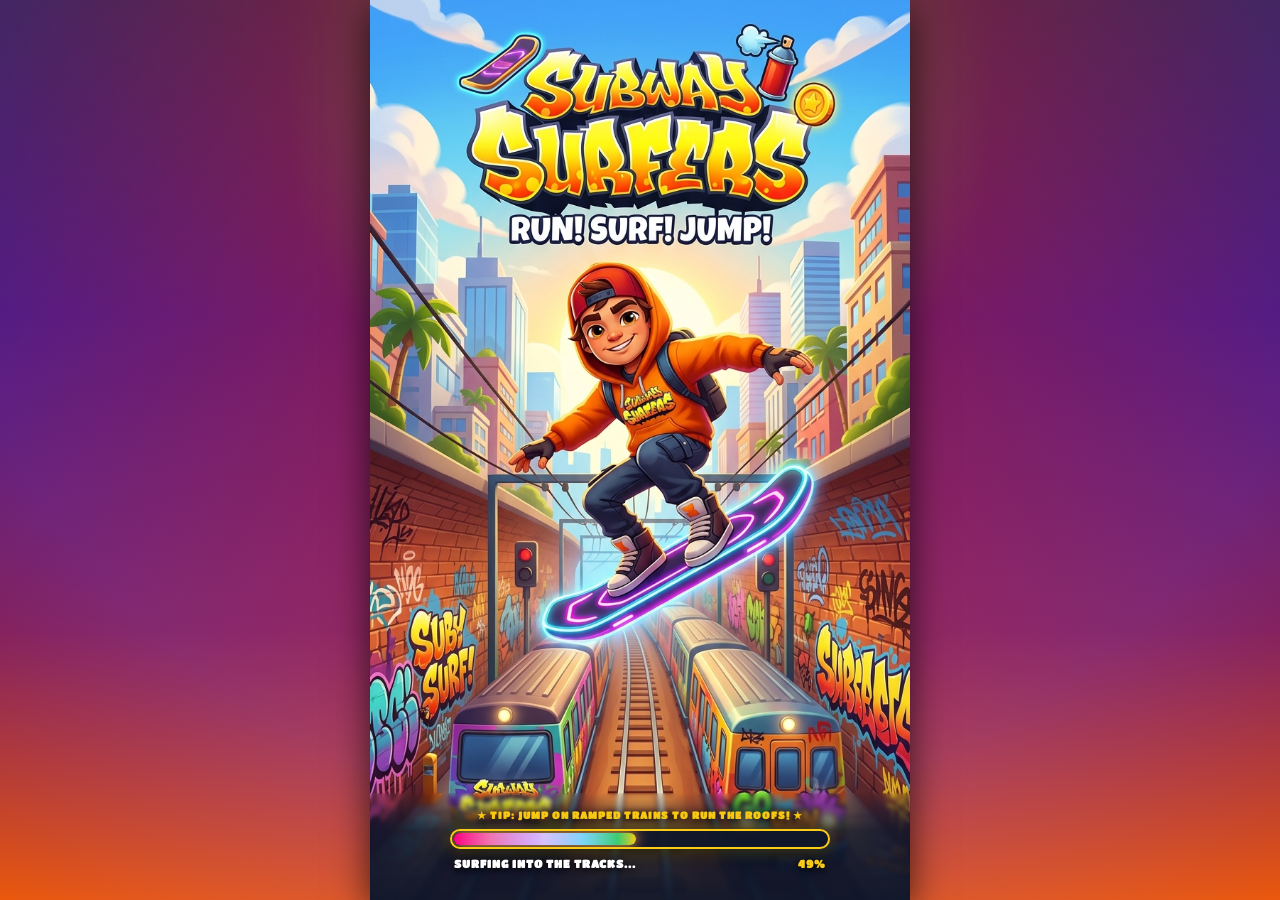
==== commit 7584ea97: "Fix settings button clickability, add drag/wheel/arrow navigation to World Tour theme carousel, fix " ====
--- a/index.html
+++ b/index.html
@@ -8,7 +8,7 @@
   <link rel="preconnect" href="https://fonts.googleapis.com">
   <link rel="preconnect" href="https://fonts.gstatic.com" crossorigin>
   <link href="https://fonts.googleapis.com/css2?family=Fredoka:wght@500;600;700;800;900&family=Titan+One&family=Orbitron:wght@700;900&display=swap" rel="stylesheet">
-  <link rel="stylesheet" href="style.css?v=subway3d_v19">
+  <link rel="stylesheet" href="style.css?v=subway3d_v20">
   <link rel="icon" href="data:image/svg+xml,<svg xmlns=%22http://www.w3.org/2000/svg%22 viewBox=%220 0 100 100%22><text y=%22.9em%22 font-size=%2290%22>⚡</text></svg>">
   <link rel="manifest" href="manifest.webmanifest">
   <meta name="theme-color" content="#4cc9f0">
@@ -156,7 +156,7 @@
         <!-- PAGE 1: SUBWAY SURFERS SPLASH & LOADING SCREEN -->
         <section id="splashScreen" class="overlay splash-overlay">
           <div class="splash-art-wrap">
-            <img src="splash.png?v=subway3d_v19" alt="Subway Dash 3D" class="splash-bg-img" id="splashBgImg">
+            <img src="splash.png?v=subway3d_v20" alt="Subway Dash 3D" class="splash-bg-img" id="splashBgImg">
           </div>
           <div class="splash-content-overlay">
             <div class="splash-loader-area">
@@ -574,35 +574,77 @@
               </div>
               <button type="button" id="closeWorldTourBtn" class="close-icon-btn" aria-label="Close">✕</button>
             </div>
-            <div class="world-tour-carousel-hint">SWIPE CARDS TO EXPLORE CITIES ➔</div>
+
+            <!-- Carousel Navigation Controls -->
+            <div class="world-tour-carousel-controls">
+              <button type="button" id="worldTourPrevBtn" class="carousel-nav-arrow-btn prev-btn" aria-label="Previous City">◀ PREV</button>
+              <div class="world-tour-carousel-hint">SWIPE OR CLICK ARROWS ➔</div>
+              <button type="button" id="worldTourNextBtn" class="carousel-nav-arrow-btn next-btn" aria-label="Next City">NEXT ▶</button>
+            </div>
+
             <div class="world-tour-carousel-container" id="worldTourCards">
               <!-- Dynamically populated card carousel -->
             </div>
-          </div>
-        </section>
-
-        <!-- Daily Missions Modal (Subway Surfers Quests & Multiplier Level-Up) -->
+
+            <div class="world-tour-dots-indicator" id="worldTourDots">
+              <!-- Indicators dynamically rendered -->
+            </div>
+          </div>
+        </section>
+
+        <!-- Daily Missions Modal (Subway Surfers Quests & Daily Trivia Quiz) -->
         <section id="missionsModal" class="overlay modal-overlay hidden">
           <div class="glass-panel modal-panel missions-panel">
             <div class="modal-header">
               <div class="modal-title-wrap">
-                <span class="modal-tag">MISSIONS &amp; QUESTS</span>
+                <span class="modal-tag">MISSIONS &amp; QUIZ</span>
                 <h2>DAILY CHALLENGES</h2>
               </div>
               <button type="button" id="closeMissionsBtn" class="close-icon-btn" aria-label="Close Missions">✕</button>
             </div>
 
-            <!-- Multiplier Level Banner -->
-            <div class="multiplier-level-banner">
-              <div class="mult-banner-info">
-                <span class="mult-banner-lbl">CURRENT BASE MULTIPLIER</span>
-                <strong id="modalMultiplierVal" class="mult-banner-val">x1 ⭐</strong>
-              </div>
-              <div class="mult-banner-hint">Complete 3 quests to level up your score multiplier!</div>
-            </div>
-
-            <div class="missions-scroll-list" id="missionsList">
-              <!-- Dynamically populated missions -->
+            <!-- Dual Tabs: Quests & Daily Quiz -->
+            <div class="modal-nav-tabs">
+              <button type="button" class="tab-btn active" id="tabBtnMissions" data-tab="tabQuestsMissions">🎯 DAILY QUESTS</button>
+              <button type="button" class="tab-btn" id="tabBtnQuiz" data-tab="tabQuestsQuiz">🧠 DAILY QUIZ ⭐</button>
+            </div>
+
+            <!-- Tab 1: Daily Quests -->
+            <div id="tabQuestsMissions" class="tab-content">
+              <!-- Multiplier Level Banner -->
+              <div class="multiplier-level-banner">
+                <div class="mult-banner-info">
+                  <span class="mult-banner-lbl">CURRENT BASE MULTIPLIER</span>
+                  <strong id="modalMultiplierVal" class="mult-banner-val">x1 ⭐</strong>
+                </div>
+                <div class="mult-banner-hint">Complete quests to level up your score multiplier!</div>
+              </div>
+
+              <div class="missions-scroll-list" id="missionsList">
+                <!-- Dynamically populated missions -->
+              </div>
+            </div>
+
+            <!-- Tab 2: Daily Surfer Trivia Quiz -->
+            <div id="tabQuestsQuiz" class="tab-content hidden">
+              <div class="daily-quiz-card">
+                <div class="quiz-badge-header">
+                  <span class="quiz-pill">DAILY TRIVIA CHALLENGE</span>
+                  <span class="quiz-reward-tag">PRIZE: 🪙 +300 &amp; 🗝️ +1 KEY</span>
+                </div>
+                <div id="quizQuestionBox" class="quiz-question-box">
+                  <div class="quiz-progress-text" id="quizQuestionCount">QUESTION 1 OF 3</div>
+                  <h3 class="quiz-question-title" id="quizQuestionTitle">Which character wears the iconic red snapback cap?</h3>
+                  <div class="quiz-options-grid" id="quizOptionsGrid">
+                    <!-- 4 options dynamically wired -->
+                  </div>
+                </div>
+                <div id="quizCompletedBox" class="quiz-completed-box hidden">
+                  <div class="quiz-trophy-icon">🏆</div>
+                  <h3 class="quiz-completed-title">DAILY QUIZ COMPLETED!</h3>
+                  <p class="quiz-completed-desc">You claimed 🪙 +300 Coins and 🗝️ +1 Key! Come back tomorrow for fresh trivia!</p>
+                </div>
+              </div>
             </div>
 
             <button type="button" id="closeMissionsDoneBtn" class="cyber-btn primary-btn modal-done-btn">BACK TO MENU</button>
@@ -677,9 +719,11 @@
                 <span class="modal-tag">SPECIAL LOOT</span>
                 <h2>MYSTERY BOX</h2>
               </div>
-            </div>
+              <button type="button" id="closeMysteryBoxBtn" class="close-icon-btn" aria-label="Close">✕</button>
+            </div>
+            <div id="mysteryBoxesCount" class="mystery-box-count">CRATES TO UNBOX: 1</div>
             <div class="mystery-box-stage">
-              <div class="mystery-crate-wrap" id="mysteryCrateEl">
+              <div class="mystery-crate-wrap" id="mysteryCrateEl" title="Tap Chest to Open!">
                 <div class="crate-box">
                   <span class="crate-mark">?</span>
                 </div>
@@ -687,6 +731,7 @@
               <div id="mysteryRewardReveal" class="mystery-reward-reveal hidden">
                 <div id="mysteryRewardIcon" class="reward-icon-big">🪙</div>
                 <div id="mysteryRewardTitle" class="reward-title-big">+250 COINS</div>
+                <div id="mysteryRewardDesc" class="reward-desc-text">Added straight to your subway bank!</div>
               </div>
             </div>
             <button type="button" id="mysteryBoxOpenBtn" class="cyber-btn primary-btn unbox-btn">TAP TO OPEN 🎁</button>
@@ -741,8 +786,8 @@
     </main>
   </div>
 
-  <script src="audio.js?v=subway3d_v19"></script>
-  <script src="game.js?v=subway3d_v19"></script>
-  <script src="pwa.js?v=subway3d_v19"></script>
+  <script src="audio.js?v=subway3d_v20"></script>
+  <script src="game.js?v=subway3d_v20"></script>
+  <script src="pwa.js?v=subway3d_v20"></script>
 </body>
 </html>
--- a/style.css
+++ b/style.css
@@ -779,13 +779,38 @@
 }
 
 .settings-btn-glow {
-  width: 32px;
-  height: 32px;
-  padding: 0;
-  border-radius: 50%;
-  border: 1.5px solid #64748b;
-  background: rgba(15, 23, 42, 0.85);
-  font-size: 14px;
+  width: 40px !important;
+  height: 40px !important;
+  min-width: 40px !important;
+  min-height: 40px !important;
+  padding: 0 !important;
+  border-radius: 50% !important;
+  border: 2px solid #38bdf8 !important;
+  background: linear-gradient(135deg, #1e293b 0%, #0f172a 100%) !important;
+  box-shadow: 0 4px 12px rgba(0, 0, 0, 0.6), 0 0 12px rgba(56, 189, 248, 0.45) !important;
+  cursor: pointer !important;
+  pointer-events: auto !important;
+  z-index: 40 !important;
+  display: flex !important;
+  align-items: center !important;
+  justify-content: center !important;
+  transition: transform 0.15s ease, box-shadow 0.15s ease, border-color 0.15s ease;
+}
+
+.settings-btn-glow:hover {
+  transform: scale(1.08) !important;
+  border-color: #facc15 !important;
+  box-shadow: 0 4px 16px rgba(250, 204, 21, 0.6) !important;
+}
+
+.settings-btn-glow:active {
+  transform: scale(0.92) !important;
+}
+
+.menu-btn-svg {
+  width: 22px;
+  height: 22px;
+  pointer-events: none;
 }
 
 /* Center Graffiti Brand Banner */
@@ -4350,6 +4375,394 @@
   color: #ffffff;
 }
 
+/* World Tour Carousel Navigation Controls */
+.world-tour-carousel-controls {
+  display: flex;
+  align-items: center;
+  justify-content: space-between;
+  width: 100%;
+  margin-bottom: 8px;
+  padding: 0 4px;
+  box-sizing: border-box;
+}
+
+.carousel-nav-arrow-btn {
+  background: linear-gradient(135deg, #0284c7 0%, #0369a1 100%);
+  border: 2px solid #38bdf8;
+  border-radius: 999px;
+  color: #ffffff;
+  font-family: var(--font-display);
+  font-size: 11px;
+  font-weight: 900;
+  padding: 6px 14px;
+  cursor: pointer;
+  box-shadow: 0 4px 10px rgba(2, 132, 199, 0.45);
+  transition: transform 0.15s ease, background 0.15s ease;
+  user-select: none;
+}
+
+.carousel-nav-arrow-btn:hover {
+  transform: scale(1.06);
+  background: linear-gradient(135deg, #0284c7 0%, #38bdf8 100%);
+}
+
+.carousel-nav-arrow-btn:active {
+  transform: scale(0.95);
+}
+
+.world-tour-carousel-container {
+  touch-action: pan-x !important;
+  cursor: grab !important;
+  scroll-behavior: smooth !important;
+}
+
+.world-tour-carousel-container.is-dragging {
+  cursor: grabbing !important;
+  scroll-snap-type: none !important;
+  user-select: none !important;
+}
+
+.world-tour-dots-indicator {
+  display: flex;
+  justify-content: center;
+  align-items: center;
+  gap: 8px;
+  margin-top: 10px;
+  width: 100%;
+}
+
+.world-dot {
+  width: 10px;
+  height: 10px;
+  border-radius: 50%;
+  background: rgba(255, 255, 255, 0.25);
+  cursor: pointer;
+  transition: all 0.2s ease;
+}
+
+.world-dot.active {
+  background: #facc15;
+  box-shadow: 0 0 8px #facc15;
+  transform: scale(1.3);
+}
+
+/* ---------------- DAILY SURFER QUIZ & TRIVIA ---------------- */
+.daily-quiz-card {
+  background: linear-gradient(180deg, rgba(30, 27, 75, 0.95) 0%, rgba(15, 23, 42, 0.95) 100%);
+  border: 2px solid #a855f7;
+  border-radius: 20px;
+  padding: 16px;
+  box-sizing: border-box;
+  box-shadow: 0 10px 25px rgba(0, 0, 0, 0.5), inset 0 1px 0 rgba(255, 255, 255, 0.1);
+  display: flex;
+  flex-direction: column;
+  gap: 12px;
+}
+
+.quiz-badge-header {
+  display: flex;
+  justify-content: space-between;
+  align-items: center;
+  flex-wrap: wrap;
+  gap: 6px;
+}
+
+.quiz-pill {
+  font-family: var(--font-display);
+  font-size: 11px;
+  font-weight: 900;
+  background: linear-gradient(90deg, #ec4899, #8b5cf6);
+  color: #ffffff;
+  padding: 4px 10px;
+  border-radius: 999px;
+  letter-spacing: 0.5px;
+}
+
+.quiz-reward-tag {
+  font-family: var(--font-display);
+  font-size: 11px;
+  font-weight: 800;
+  color: #facc15;
+  text-shadow: 0 1px 4px rgba(0, 0, 0, 0.8);
+}
+
+.quiz-question-box {
+  display: flex;
+  flex-direction: column;
+  gap: 8px;
+}
+
+.quiz-progress-text {
+  font-family: var(--font-display);
+  font-size: 10px;
+  font-weight: 800;
+  color: #38bdf8;
+  letter-spacing: 1px;
+  text-transform: uppercase;
+}
+
+.quiz-question-title {
+  margin: 0;
+  font-family: var(--font-display);
+  font-size: 14px;
+  font-weight: 900;
+  color: #ffffff;
+  line-height: 1.35;
+}
+
+.quiz-options-grid {
+  display: grid;
+  grid-template-columns: 1fr 1fr;
+  gap: 8px;
+  margin-top: 4px;
+}
+
+.quiz-opt-btn {
+  background: linear-gradient(135deg, #1e293b 0%, #0f172a 100%);
+  border: 2px solid #64748b;
+  border-radius: 12px;
+  padding: 10px 8px;
+  color: #ffffff;
+  font-family: var(--font-display);
+  font-size: 12px;
+  font-weight: 800;
+  cursor: pointer;
+  box-shadow: 0 4px 0 #0f172a;
+  transition: transform 0.15s ease, border-color 0.15s ease, background 0.15s ease;
+  text-align: center;
+}
+
+.quiz-opt-btn:hover {
+  transform: translateY(-2px);
+  border-color: #38bdf8;
+  background: linear-gradient(135deg, #0284c7 0%, #0369a1 100%);
+}
+
+.quiz-opt-btn:active {
+  transform: translateY(2px);
+  box-shadow: none;
+}
+
+.quiz-opt-btn.correct {
+  background: linear-gradient(135deg, #10b981 0%, #059669 100%) !important;
+  border-color: #34d399 !important;
+  color: #ffffff !important;
+  box-shadow: 0 0 16px rgba(16, 185, 129, 0.7) !important;
+  animation: pulseCorrect 0.4s ease;
+}
+
+.quiz-opt-btn.wrong {
+  background: linear-gradient(135deg, #ef4444 0%, #b91c1c 100%) !important;
+  border-color: #f87171 !important;
+  color: #ffffff !important;
+  box-shadow: 0 0 16px rgba(239, 68, 68, 0.7) !important;
+}
+
+@keyframes pulseCorrect {
+  0% { transform: scale(1); }
+  50% { transform: scale(1.08); }
+  100% { transform: scale(1); }
+}
+
+.quiz-completed-box {
+  display: flex;
+  flex-direction: column;
+  align-items: center;
+  text-align: center;
+  padding: 18px 10px;
+  gap: 8px;
+}
+
+.quiz-trophy-icon {
+  font-size: 44px;
+  animation: bounceTrophy 1.5s infinite alternate ease-in-out;
+}
+
+@keyframes bounceTrophy {
+  0% { transform: translateY(0); }
+  100% { transform: translateY(-8px); }
+}
+
+.quiz-completed-title {
+  margin: 0;
+  font-family: var(--font-display);
+  font-size: 16px;
+  font-weight: 900;
+  color: #facc15;
+  text-shadow: 0 2px 8px rgba(0, 0, 0, 0.8);
+}
+
+.quiz-completed-desc {
+  margin: 0;
+  font-family: var(--font-display);
+  font-size: 12px;
+  font-weight: 600;
+  color: #cbd5e1;
+  max-width: 280px;
+  line-height: 1.4;
+}
+
+/* ---------------- MYSTERY BOX ENHANCEMENTS & SHAKE ---------------- */
+.mystery-box-count {
+  font-family: var(--font-display);
+  font-size: 11px;
+  font-weight: 800;
+  color: #38bdf8;
+  letter-spacing: 1px;
+  text-align: center;
+  margin-bottom: 6px;
+}
+
+.mystery-crate-wrap {
+  cursor: pointer;
+  transition: transform 0.2s cubic-bezier(0.34, 1.56, 0.64, 1);
+}
+
+.mystery-crate-wrap:hover {
+  transform: scale(1.08);
+}
+
+.crate-opening-shake {
+  animation: boxRumble 0.45s infinite ease-in-out;
+}
+
+@keyframes boxRumble {
+  0% { transform: translate(0, 0) rotate(0deg) scale(1.02); }
+  20% { transform: translate(-5px, 2px) rotate(-6deg) scale(1.06); }
+  40% { transform: translate(5px, -2px) rotate(6deg) scale(1.08); }
+  60% { transform: translate(-4px, -3px) rotate(-4deg) scale(1.1); }
+  80% { transform: translate(4px, 1px) rotate(5deg) scale(1.12); }
+  100% { transform: translate(0, 0) rotate(0deg) scale(1.14); }
+}
+
+.reward-desc-text {
+  font-family: var(--font-display);
+  font-size: 12px;
+  font-weight: 600;
+  color: #cbd5e1;
+  margin-top: 4px;
+}
+
+/* ---------------- LEADERBOARD MODAL CARDS (SCREENSHOT 2 FIX) ---------------- */
+.leaderboard-item-card {
+  display: flex !important;
+  align-items: center !important;
+  justify-content: space-between !important;
+  gap: 10px !important;
+  background: rgba(30, 41, 59, 0.85) !important;
+  border: 1.5px solid #475569 !important;
+  border-radius: 14px !important;
+  padding: 8px 12px !important;
+  box-sizing: border-box !important;
+  transition: all 0.2s ease !important;
+}
+
+.leaderboard-item-card.my-rank {
+  background: linear-gradient(135deg, rgba(234, 179, 8, 0.22) 0%, rgba(249, 115, 22, 0.22) 100%) !important;
+  border: 2px solid #facc15 !important;
+  box-shadow: 0 0 14px rgba(250, 204, 21, 0.4) !important;
+}
+
+.lb-rank-num {
+  font-family: var(--font-display) !important;
+  font-size: 15px !important;
+  font-weight: 900 !important;
+  width: 32px !important;
+  text-align: center !important;
+  color: #94a3b8 !important;
+  flex-shrink: 0 !important;
+}
+
+.lb-rank-num.top-three {
+  font-size: 18px !important;
+}
+
+.lb-avatar-wrap {
+  width: 34px !important;
+  height: 34px !important;
+  flex-shrink: 0 !important;
+  border-radius: 50% !important;
+  overflow: hidden !important;
+  border: 2px solid #38bdf8 !important;
+  display: flex !important;
+  align-items: center !important;
+  justify-content: center !important;
+}
+
+.lb-avatar-canvas {
+  width: 34px !important;
+  height: 34px !important;
+  display: block !important;
+}
+
+.lb-info {
+  display: flex !important;
+  flex-direction: column !important;
+  gap: 2px !important;
+  flex-grow: 1 !important;
+  min-width: 0 !important;
+}
+
+.lb-name {
+  font-family: var(--font-display) !important;
+  font-size: 13px !important;
+  font-weight: 800 !important;
+  color: #ffffff !important;
+  white-space: nowrap !important;
+  overflow: hidden !important;
+  text-overflow: ellipsis !important;
+  display: flex !important;
+  align-items: center !important;
+  gap: 4px !important;
+}
+
+.lb-me-tag {
+  background: #facc15 !important;
+  color: #78350f !important;
+  font-size: 9px !important;
+  font-weight: 900 !important;
+  padding: 1px 5px !important;
+  border-radius: 4px !important;
+}
+
+.lb-league-badge {
+  font-family: var(--font-display) !important;
+  font-size: 9px !important;
+  font-weight: 800 !important;
+  color: #38bdf8 !important;
+  letter-spacing: 0.5px !important;
+}
+
+.lb-score {
+  font-family: var(--font-display) !important;
+  font-size: 15px !important;
+  font-weight: 900 !important;
+  color: #facc15 !important;
+  text-shadow: 0 1px 3px rgba(0, 0, 0, 0.7) !important;
+  white-space: nowrap !important;
+}
+
+/* Custom sleek scrollbar for modal scroll lists */
+.leaderboard-scroll-list,
+.missions-scroll-list,
+.worlds-scroll-list {
+  scrollbar-width: thin !important;
+  scrollbar-color: #38bdf8 rgba(15, 23, 42, 0.6) !important;
+}
+
+.leaderboard-scroll-list::-webkit-scrollbar,
+.missions-scroll-list::-webkit-scrollbar,
+.worlds-scroll-list::-webkit-scrollbar {
+  width: 5px !important;
+}
+
+.leaderboard-scroll-list::-webkit-scrollbar-thumb,
+.missions-scroll-list::-webkit-scrollbar-thumb,
+.worlds-scroll-list::-webkit-scrollbar-thumb {
+  background: #38bdf8 !important;
+  border-radius: 8px !important;
+}
+
 /* ============================================================
    UNIVERSAL HIDDEN OVERRIDE
    Must remain at the very end of style.css to guarantee that
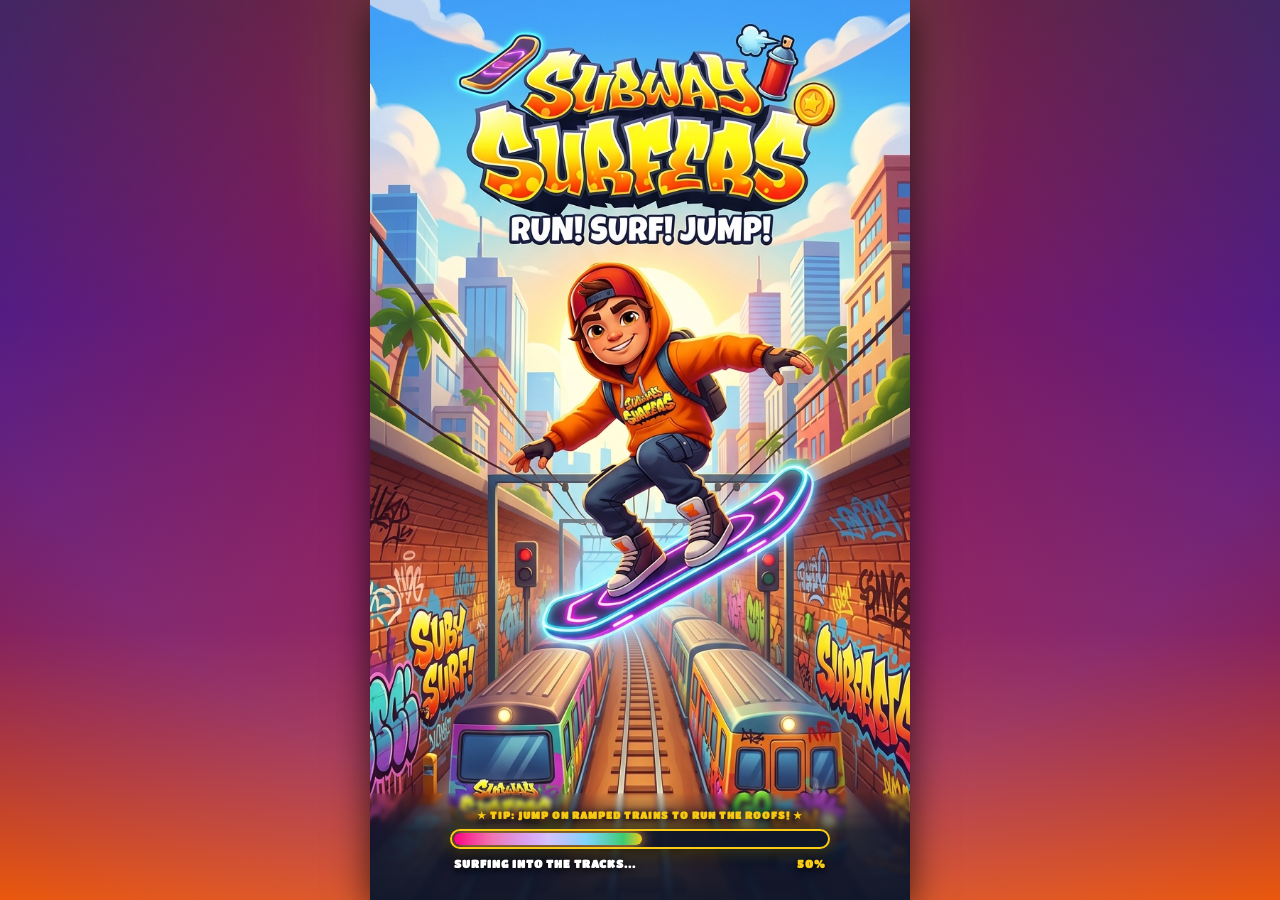
==== commit 27d49420: "Upgrade Mystery Box 3D crate, perfect Quests and Season UI, fix World Tour carousel scroll" ====
--- a/index.html
+++ b/index.html
@@ -8,7 +8,7 @@
   <link rel="preconnect" href="https://fonts.googleapis.com">
   <link rel="preconnect" href="https://fonts.gstatic.com" crossorigin>
   <link href="https://fonts.googleapis.com/css2?family=Fredoka:wght@500;600;700;800;900&family=Titan+One&family=Orbitron:wght@700;900&display=swap" rel="stylesheet">
-  <link rel="stylesheet" href="style.css?v=subway3d_v20">
+  <link rel="stylesheet" href="style.css?v=subway3d_v21">
   <link rel="icon" href="data:image/svg+xml,<svg xmlns=%22http://www.w3.org/2000/svg%22 viewBox=%220 0 100 100%22><text y=%22.9em%22 font-size=%2290%22>⚡</text></svg>">
   <link rel="manifest" href="manifest.webmanifest">
   <meta name="theme-color" content="#4cc9f0">
@@ -564,30 +564,29 @@
           </div>
         </section>
 
-        <!-- World Tour City Selector Modal (8 City Themes) -->
+        <!-- World Tour Destination City Modal -->
         <section id="worldTourModal" class="overlay modal-overlay hidden">
-          <div class="glass-panel world-tour-panel">
+          <div class="glass-panel modal-panel world-tour-panel">
             <div class="modal-header">
               <div class="modal-title-wrap">
-                <span class="modal-tag">SUBWAY SURFERS WORLD TOUR</span>
-                <h2>SELECT DESTINATION CITY</h2>
-              </div>
-              <button type="button" id="closeWorldTourBtn" class="close-icon-btn" aria-label="Close">✕</button>
-            </div>
-
-            <!-- Carousel Navigation Controls -->
-            <div class="world-tour-carousel-controls">
-              <button type="button" id="worldTourPrevBtn" class="carousel-nav-arrow-btn prev-btn" aria-label="Previous City">◀ PREV</button>
-              <div class="world-tour-carousel-hint">SWIPE OR CLICK ARROWS ➔</div>
-              <button type="button" id="worldTourNextBtn" class="carousel-nav-arrow-btn next-btn" aria-label="Next City">NEXT ▶</button>
-            </div>
+                <span class="modal-tag">WORLD TOUR</span>
+                <h2>DESTINATION CITY</h2>
+              </div>
+              <button type="button" id="closeWorldTourBtn" class="close-icon-btn" aria-label="Close World Tour">✕</button>
+            </div>
+
+            <div class="world-tour-carousel-hint">SWIPE OR CLICK TO TRAVEL ✈️</div>
 
             <div class="world-tour-carousel-container" id="worldTourCards">
               <!-- Dynamically populated card carousel -->
             </div>
 
-            <div class="world-tour-dots-indicator" id="worldTourDots">
-              <!-- Indicators dynamically rendered -->
+            <div class="world-tour-nav-bar">
+              <button type="button" id="worldTourPrevBtn" class="carousel-nav-arrow-btn prev-btn" aria-label="Previous City">◀ PREV</button>
+              <div class="world-tour-dots-indicator" id="worldTourDots">
+                <!-- Indicators dynamically rendered -->
+              </div>
+              <button type="button" id="worldTourNextBtn" class="carousel-nav-arrow-btn next-btn" aria-label="Next City">NEXT ▶</button>
             </div>
           </div>
         </section>
@@ -723,12 +722,45 @@
             </div>
             <div id="mysteryBoxesCount" class="mystery-box-count">CRATES TO UNBOX: 1</div>
             <div class="mystery-box-stage">
+              <!-- Radial spinning sunburst godrays -->
+              <div class="mystery-sunburst-rays"></div>
+              <!-- Glowing neon stage pedestal -->
+              <div class="mystery-pedestal-ring"></div>
+
+              <!-- 3D Subway Surfers Crate -->
               <div class="mystery-crate-wrap" id="mysteryCrateEl" title="Tap Chest to Open!">
-                <div class="crate-box">
-                  <span class="crate-mark">?</span>
-                </div>
-              </div>
+                <div class="subway-loot-crate">
+                  <!-- Crate Wood Planks Layer -->
+                  <div class="crate-planks-layer">
+                    <span class="plank-line p1"></span>
+                    <span class="plank-line p2"></span>
+                    <span class="plank-line p3"></span>
+                  </div>
+                  <!-- Golden Reinforced Corner Brackets with Rivets -->
+                  <div class="crate-gold-bracket corner-tl"><span class="bracket-rivet"></span></div>
+                  <div class="crate-gold-bracket corner-tr"><span class="bracket-rivet"></span></div>
+                  <div class="crate-gold-bracket corner-bl"><span class="bracket-rivet"></span></div>
+                  <div class="crate-gold-bracket corner-br"><span class="bracket-rivet"></span></div>
+                  <!-- Center Golden Band -->
+                  <div class="crate-gold-band">
+                    <span class="band-stud s-top"></span>
+                    <span class="band-stud s-bot"></span>
+                  </div>
+                  <!-- 3D Golden Padlock Latch & Keyhole -->
+                  <div class="crate-lock-plate">
+                    <div class="crate-keyhole"></div>
+                  </div>
+                  <!-- Glossy 3D Question Mark Badge -->
+                  <div class="crate-question-mark">?</div>
+                  <!-- Ambient Sparkles -->
+                  <div class="crate-sparkle sp-1">✨</div>
+                  <div class="crate-sparkle sp-2">⭐</div>
+                </div>
+              </div>
+
+              <!-- Mystery Reward Reveal (Bouncy Upward Animation) -->
               <div id="mysteryRewardReveal" class="mystery-reward-reveal hidden">
+                <div class="reward-halo-rays"></div>
                 <div id="mysteryRewardIcon" class="reward-icon-big">🪙</div>
                 <div id="mysteryRewardTitle" class="reward-title-big">+250 COINS</div>
                 <div id="mysteryRewardDesc" class="reward-desc-text">Added straight to your subway bank!</div>
@@ -786,8 +818,8 @@
     </main>
   </div>
 
-  <script src="audio.js?v=subway3d_v20"></script>
-  <script src="game.js?v=subway3d_v20"></script>
-  <script src="pwa.js?v=subway3d_v20"></script>
+  <script src="audio.js?v=subway3d_v21"></script>
+  <script src="game.js?v=subway3d_v21"></script>
+  <script src="pwa.js?v=subway3d_v21"></script>
 </body>
 </html>
--- a/style.css
+++ b/style.css
@@ -3721,63 +3721,341 @@
 }
 
 /* ============================================================
-   MYSTERY BOX MODAL
+   MYSTERY BOX MODAL — AUTHENTIC SUBWAY SURFERS 3D LOOT CRATE
    ============================================================ */
 .mystery-box-panel {
-  max-width: 320px !important;
+  max-width: 340px !important;
   text-align: center;
-  background: linear-gradient(180deg, #1e1b4b 0%, #0f172a 100%) !important;
-  border: 3px solid #facc15 !important;
-  box-shadow: 0 0 35px rgba(250, 204, 21, 0.5) !important;
+  background: radial-gradient(circle at 50% 30%, #312e81 0%, #1e1b4b 60%, #090d16 100%) !important;
+  border: 3.5px solid #facc15 !important;
+  border-radius: 28px !important;
+  box-shadow: 0 0 50px rgba(250, 204, 21, 0.45), 0 20px 50px rgba(0, 0, 0, 0.8) !important;
+  padding: 24px 20px !important;
+}
+
+.mystery-box-count {
+  font-family: var(--font-display);
+  font-size: 11px;
+  font-weight: 800;
+  color: #38bdf8;
+  letter-spacing: 1.5px;
+  background: rgba(15, 23, 42, 0.7);
+  padding: 4px 12px;
+  border-radius: 999px;
+  display: inline-block;
+  margin: 0 auto 10px auto;
+  border: 1px solid rgba(56, 189, 248, 0.3);
 }
 
 .mystery-box-stage {
-  padding: 24px 0;
-  min-height: 140px;
+  position: relative;
+  width: 100%;
+  height: 220px;
+  min-height: 220px;
   display: flex;
   align-items: center;
   justify-content: center;
-}
-
-.crate-box {
-  width: 90px;
-  height: 90px;
-  background: linear-gradient(135deg, #b45309 0%, #78350f 100%);
-  border: 4px solid #facc15;
-  border-radius: 16px;
+  margin: 8px 0 16px 0;
+  overflow: visible;
+}
+
+/* Spinning Celestial Sunburst Godrays */
+.mystery-sunburst-rays {
+  position: absolute;
+  width: 240px;
+  height: 240px;
+  border-radius: 50%;
+  background: repeating-conic-gradient(from 0deg, rgba(250, 204, 21, 0.16) 0deg 15deg, transparent 15deg 30deg);
+  animation: sunburstSpin 18s linear infinite;
+  pointer-events: none;
+  z-index: 1;
+}
+
+@keyframes sunburstSpin {
+  0% { transform: rotate(0deg); }
+  100% { transform: rotate(360deg); }
+}
+
+/* Glowing Golden Pedestal Ring */
+.mystery-pedestal-ring {
+  position: absolute;
+  bottom: 18px;
+  width: 150px;
+  height: 38px;
+  border-radius: 50%;
+  background: radial-gradient(ellipse at center, rgba(250, 204, 21, 0.6) 0%, rgba(234, 179, 8, 0.25) 55%, transparent 80%);
+  filter: blur(3px);
+  pointer-events: none;
+  z-index: 1;
+}
+
+.mystery-crate-wrap {
+  position: relative;
+  z-index: 2;
+  cursor: pointer;
+  perspective: 600px;
+  transform-style: preserve-3d;
+  transition: transform 0.2s cubic-bezier(0.34, 1.56, 0.64, 1);
+}
+
+.mystery-crate-wrap:hover {
+  transform: scale(1.06) translateY(-4px);
+}
+
+/* 3D Subway Surfers Crate Construction */
+.subway-loot-crate {
+  position: relative;
+  width: 120px;
+  height: 120px;
+  background: linear-gradient(180deg, #9a3412 0%, #78350f 45%, #451a03 100%);
+  border: 3.5px solid #ca8a04;
+  border-radius: 22px;
+  box-shadow: 
+    inset 0 4px 8px rgba(254, 240, 138, 0.35),
+    inset 0 -6px 12px rgba(0, 0, 0, 0.7),
+    0 16px 30px rgba(0, 0, 0, 0.7),
+    0 0 25px rgba(250, 204, 21, 0.4);
   display: flex;
   align-items: center;
   justify-content: center;
-  box-shadow: 0 10px 25px rgba(0, 0, 0, 0.6);
-  animation: crateWobble 1.6s infinite ease-in-out;
-}
-
-.crate-mark {
-  font-family: var(--font-display);
-  font-size: 48px;
+  animation: crateGentleFloat 2.4s ease-in-out infinite alternate;
+  transform-origin: center bottom;
+}
+
+@keyframes crateGentleFloat {
+  0% { transform: translateY(0px) rotate(0deg); }
+  50% { transform: translateY(-5px) rotate(-1.5deg); }
+  100% { transform: translateY(-2px) rotate(1.5deg); }
+}
+
+/* Wood Planks Lines */
+.crate-planks-layer {
+  position: absolute;
+  top: 0;
+  left: 0;
+  width: 100%;
+  height: 100%;
+  border-radius: 18px;
+  overflow: hidden;
+  pointer-events: none;
+}
+
+.plank-line {
+  position: absolute;
+  left: 0;
+  width: 100%;
+  height: 2px;
+  background: rgba(30, 10, 2, 0.65);
+  box-shadow: 0 1px 0 rgba(254, 215, 170, 0.18);
+}
+.plank-line.p1 { top: 32%; }
+.plank-line.p2 { top: 68%; }
+
+/* Golden Corner Brackets with Rivets */
+.crate-gold-bracket {
+  position: absolute;
+  width: 28px;
+  height: 28px;
+  background: linear-gradient(135deg, #fef08a 0%, #eab308 45%, #a16207 100%);
+  box-shadow: inset 0 1px 2px rgba(255, 255, 255, 0.6), 0 2px 4px rgba(0, 0, 0, 0.5);
+  z-index: 3;
+}
+
+.corner-tl { top: -2px; left: -2px; border-top-left-radius: 18px; border-bottom-right-radius: 8px; }
+.corner-tr { top: -2px; right: -2px; border-top-right-radius: 18px; border-bottom-left-radius: 8px; }
+.corner-bl { bottom: -2px; left: -2px; border-bottom-left-radius: 18px; border-top-right-radius: 8px; }
+.corner-br { bottom: -2px; right: -2px; border-bottom-right-radius: 18px; border-top-left-radius: 8px; }
+
+.bracket-rivet {
+  position: absolute;
+  width: 5px;
+  height: 5px;
+  border-radius: 50%;
+  background: #451a03;
+  box-shadow: 0 1px 0 rgba(254, 240, 138, 0.8);
+}
+.corner-tl .bracket-rivet { top: 6px; left: 6px; }
+.corner-tr .bracket-rivet { top: 6px; right: 6px; }
+.corner-bl .bracket-rivet { bottom: 6px; left: 6px; }
+.corner-br .bracket-rivet { bottom: 6px; right: 6px; }
+
+/* Golden Metal Center Band */
+.crate-gold-band {
+  position: absolute;
+  left: 50%;
+  top: 0;
+  transform: translateX(-50%);
+  width: 20px;
+  height: 100%;
+  background: linear-gradient(90deg, #ca8a04 0%, #fde047 50%, #a16207 100%);
+  box-shadow: 0 0 5px rgba(0,0,0,0.5);
+  z-index: 2;
+}
+
+.band-stud {
+  position: absolute;
+  left: 50%;
+  transform: translateX(-50%);
+  width: 6px;
+  height: 6px;
+  border-radius: 50%;
+  background: #78350f;
+  box-shadow: 0 1px 0 rgba(254, 240, 138, 0.7);
+}
+.band-stud.s-top { top: 12px; }
+.band-stud.s-bot { bottom: 12px; }
+
+/* 3D Padlock Latch & Keyhole */
+.crate-lock-plate {
+  position: absolute;
+  width: 28px;
+  height: 24px;
+  background: linear-gradient(180deg, #fef08a 0%, #eab308 60%, #854d0e 100%);
+  border-radius: 6px;
+  border: 1.5px solid #fef08a;
+  box-shadow: 0 3px 8px rgba(0, 0, 0, 0.6);
+  z-index: 4;
+  display: flex;
+  align-items: center;
+  justify-content: center;
+  bottom: 16px;
+}
+
+.crate-keyhole {
+  width: 5px;
+  height: 8px;
+  background: #271005;
+  border-radius: 3px 3px 1px 1px;
+}
+
+/* 3D Cartoon Question Mark */
+.crate-question-mark {
+  position: relative;
+  z-index: 5;
+  font-family: var(--font-display);
+  font-size: 58px;
   font-weight: 900;
+  line-height: 1;
   color: #facc15;
-  text-shadow: 0 2px 10px rgba(0, 0, 0, 0.8);
-}
-
-@keyframes crateWobble {
-  0%, 100% { transform: rotate(0deg); }
-  25% { transform: rotate(-6deg) scale(1.04); }
-  75% { transform: rotate(6deg) scale(1.04); }
+  background: linear-gradient(180deg, #ffffff 0%, #fef08a 35%, #f59e0b 80%, #b45309 100%);
+  -webkit-background-clip: text;
+  -webkit-text-fill-color: transparent;
+  filter: drop-shadow(0 3px 0 #78350f) drop-shadow(0 6px 12px rgba(0, 0, 0, 0.8));
+  user-select: none;
+  margin-top: -6px;
+}
+
+/* Ambient Sparkles */
+.crate-sparkle {
+  position: absolute;
+  font-size: 18px;
+  z-index: 6;
+  pointer-events: none;
+  animation: sparkleTwinkle 1.8s ease-in-out infinite alternate;
+}
+.crate-sparkle.sp-1 { top: -8px; right: -8px; animation-delay: 0s; }
+.crate-sparkle.sp-2 { bottom: 6px; left: -10px; animation-delay: 0.9s; }
+
+@keyframes sparkleTwinkle {
+  0% { transform: scale(0.8) rotate(0deg); opacity: 0.5; }
+  100% { transform: scale(1.25) rotate(20deg); opacity: 1; filter: drop-shadow(0 0 6px #facc15); }
+}
+
+/* Opening Shake & Burst States */
+.crate-opening-shake {
+  animation: crateIntenseWobble 0.12s linear infinite !important;
+}
+
+@keyframes crateIntenseWobble {
+  0% { transform: rotate(0deg) scale(1.08); }
+  25% { transform: rotate(-7deg) scale(1.12); }
+  75% { transform: rotate(7deg) scale(1.12); }
+  100% { transform: rotate(0deg) scale(1.08); }
+}
+
+.crate-bursting {
+  box-shadow: 0 0 70px #facc15, 0 0 100px #ec4899 !important;
+}
+
+/* Reward Reveal Presentation */
+.mystery-reward-reveal {
+  position: relative;
+  z-index: 10;
+  display: flex;
+  flex-direction: column;
+  align-items: center;
+  justify-content: center;
+  animation: rewardBounceUp 0.55s cubic-bezier(0.34, 1.56, 0.64, 1) forwards;
+}
+
+@keyframes rewardBounceUp {
+  0% { transform: scale(0.3) translateY(40px); opacity: 0; }
+  70% { transform: scale(1.12) translateY(-8px); opacity: 1; }
+  100% { transform: scale(1) translateY(0); opacity: 1; }
+}
+
+.reward-halo-rays {
+  position: absolute;
+  width: 180px;
+  height: 180px;
+  border-radius: 50%;
+  background: radial-gradient(circle, rgba(250, 204, 21, 0.4) 0%, transparent 70%);
+  animation: sunburstSpin 8s linear infinite;
+  pointer-events: none;
+  z-index: -1;
 }
 
 .reward-icon-big {
-  font-size: 56px;
-  margin-bottom: 8px;
-  animation: comboPop 0.35s ease;
+  font-size: 68px;
+  filter: drop-shadow(0 8px 20px rgba(0, 0, 0, 0.6));
+  margin-bottom: 6px;
+  animation: iconPulse 1.6s ease-in-out infinite alternate;
+}
+
+@keyframes iconPulse {
+  0% { transform: scale(1); }
+  100% { transform: scale(1.08); }
 }
 
 .reward-title-big {
   font-family: var(--font-display);
-  font-size: 22px;
+  font-size: 24px;
   font-weight: 900;
   color: #facc15;
   letter-spacing: 1px;
+  text-shadow: 0 3px 0 #78350f, 0 0 20px rgba(250, 204, 21, 0.8);
+}
+
+.reward-desc-text {
+  font-size: 12px;
+  color: #e2e8f0;
+  margin-top: 4px;
+}
+
+/* Subway Surfers 3D Chunky Action Button */
+.unbox-btn {
+  width: 100% !important;
+  background: linear-gradient(180deg, #fbbf24 0%, #f59e0b 50%, #d97706 100%) !important;
+  border: 2.5px solid #fef08a !important;
+  border-radius: 20px !important;
+  box-shadow: 0 6px 0 #92400e, 0 10px 20px rgba(0, 0, 0, 0.5) !important;
+  font-family: var(--font-display) !important;
+  font-size: 16px !important;
+  font-weight: 900 !important;
+  color: #1e1b4b !important;
+  letter-spacing: 1px !important;
+  padding: 14px 20px !important;
+  transition: transform 0.12s ease, box-shadow 0.12s ease !important;
+}
+
+.unbox-btn:hover {
+  transform: translateY(-2px) !important;
+  box-shadow: 0 8px 0 #92400e, 0 14px 24px rgba(0, 0, 0, 0.6) !important;
+}
+
+.unbox-btn:active {
+  transform: translateY(4px) !important;
+  box-shadow: 0 2px 0 #92400e, 0 6px 12px rgba(0, 0, 0, 0.4) !important;
 }
 
 /* ============================================================
@@ -3888,73 +4166,401 @@
   line-height: 1.4;
 }
 
+.season-panel {
+  background: radial-gradient(circle at 50% 10%, rgba(236, 72, 153, 0.3) 0%, transparent 65%), linear-gradient(180deg, #2e1065 0%, #1a082e 60%, #0c0517 100%) !important;
+  border: 3.5px solid #ec4899 !important;
+  box-shadow: 0 0 45px rgba(236, 72, 153, 0.45), 0 20px 50px rgba(0, 0, 0, 0.8) !important;
+}
+
+.season-banner {
+  background: linear-gradient(135deg, rgba(236, 72, 153, 0.22) 0%, rgba(168, 85, 247, 0.22) 100%) !important;
+  border: 2px solid rgba(244, 114, 182, 0.6) !important;
+  border-radius: 20px !important;
+  box-shadow: 0 4px 15px rgba(0, 0, 0, 0.4), inset 0 0 20px rgba(236, 72, 153, 0.2) !important;
+  padding: 14px 16px;
+  margin-bottom: 12px;
+}
+
 .season-tiers-list, .achievements-scroll-list {
   display: flex;
   flex-direction: column;
   gap: 10px;
-  max-height: 360px;
+  max-height: 340px;
   overflow-y: auto;
   padding-right: 4px;
 }
 
-.season-tier-card, .achievement-item-card {
-  background: rgba(30, 41, 59, 0.85);
-  border: 1.5px solid rgba(255, 255, 255, 0.1);
-  border-radius: 16px;
-  padding: 12px 14px;
-  display: flex;
-  align-items: center;
-  justify-content: space-between;
-  gap: 12px;
-}
-
-.season-tier-card.unlocked, .achievement-item-card.completed {
-  border-color: #facc15;
-  background: rgba(250, 204, 21, 0.12);
-}
-
-.tier-left, .achieve-left {
-  display: flex;
-  align-items: center;
-  gap: 12px;
-}
-
-.tier-badge, .achieve-badge {
-  font-size: 26px;
-}
-
-.tier-title, .achieve-title {
-  font-family: var(--font-display);
-  font-size: 14px;
-  font-weight: 800;
-  color: #ffffff;
-  display: block;
-}
-
-.tier-progress, .achieve-progress {
-  font-size: 11px;
-  color: #94a3b8;
-  display: block;
-  margin-top: 2px;
-}
-
-.tier-claim-btn, .achieve-claim-btn {
-  background: linear-gradient(135deg, #facc15 0%, #eab308 100%);
-  border: 1.5px solid #fef08a;
-  border-radius: 12px;
-  padding: 7px 14px;
-  color: #0f172a;
-  font-family: var(--font-display);
-  font-size: 12px;
-  font-weight: 900;
-  cursor: pointer;
-}
-
-.tier-claimed-tag, .achieve-claimed-tag {
-  font-family: var(--font-display);
-  font-size: 12px;
-  font-weight: 800;
-  color: #10b981;
+/* Season Tier Card — Clean Horizontal Game Row */
+.season-tier-card {
+  display: flex !important;
+  flex-direction: row !important;
+  align-items: center !important;
+  justify-content: space-between !important;
+  gap: 12px !important;
+  background: linear-gradient(135deg, rgba(46, 16, 101, 0.88) 0%, rgba(26, 11, 46, 0.95) 100%) !important;
+  border: 2px solid rgba(236, 72, 153, 0.35) !important;
+  border-radius: 18px !important;
+  padding: 12px 14px !important;
+  transition: transform 0.15s ease, border-color 0.15s ease, box-shadow 0.15s ease !important;
+}
+
+.season-tier-card:hover {
+  transform: translateY(-2px);
+  border-color: rgba(244, 114, 182, 0.7) !important;
+}
+
+.season-tier-card.completed {
+  border-color: #facc15 !important;
+  background: linear-gradient(135deg, rgba(250, 204, 21, 0.16) 0%, rgba(46, 16, 101, 0.95) 100%) !important;
+  box-shadow: 0 0 16px rgba(250, 204, 21, 0.35) !important;
+}
+
+.season-tier-left {
+  display: flex !important;
+  flex-direction: row !important;
+  align-items: center !important;
+  gap: 10px !important;
+  flex: 1 !important;
+  min-width: 0 !important;
+}
+
+.season-tier-badge {
+  background: linear-gradient(135deg, #ec4899 0%, #be185d 100%) !important;
+  border: 1.5px solid #f472b6 !important;
+  border-radius: 10px !important;
+  padding: 4px 8px !important;
+  font-family: var(--font-display) !important;
+  font-size: 11px !important;
+  font-weight: 900 !important;
+  color: #ffffff !important;
+  letter-spacing: 0.5px !important;
+  white-space: nowrap !important;
+  box-shadow: 0 3px 8px rgba(236, 72, 153, 0.4) !important;
+}
+
+.season-tier-icon-wrap {
+  width: 40px !important;
+  height: 40px !important;
+  min-width: 40px !important;
+  border-radius: 12px !important;
+  background: rgba(0, 0, 0, 0.45) !important;
+  border: 1.5px solid rgba(255, 255, 255, 0.15) !important;
+  display: flex !important;
+  align-items: center !important;
+  justify-content: center !important;
+  font-size: 22px !important;
+  box-shadow: 0 4px 10px rgba(0, 0, 0, 0.4) !important;
+}
+
+.season-tier-info {
+  display: flex !important;
+  flex-direction: column !important;
+  gap: 4px !important;
+  flex: 1 !important;
+  min-width: 0 !important;
+  text-align: left !important;
+}
+
+.season-tier-reward {
+  font-family: var(--font-display) !important;
+  font-size: 13px !important;
+  font-weight: 800 !important;
+  color: #ffffff !important;
+  text-align: left !important;
+  line-height: 1.25 !important;
+}
+
+.season-tier-progress-track {
+  width: 100% !important;
+  height: 7px !important;
+  background: rgba(0, 0, 0, 0.5) !important;
+  border-radius: 999px !important;
+  border: 1px solid rgba(255, 255, 255, 0.12) !important;
+  overflow: hidden !important;
+}
+
+.season-tier-progress-fill {
+  height: 100% !important;
+  background: linear-gradient(90deg, #ec4899 0%, #f43f5e 100%) !important;
+  border-radius: 999px !important;
+  transition: width 0.3s ease !important;
+}
+
+.season-tier-target {
+  font-family: var(--font-display) !important;
+  font-size: 10px !important;
+  font-weight: 800 !important;
+  color: #f472b6 !important;
+  text-align: left !important;
+}
+
+.season-claim-btn {
+  border-radius: 12px !important;
+  font-family: var(--font-display) !important;
+  font-size: 11px !important;
+  font-weight: 900 !important;
+  padding: 7px 12px !important;
+  cursor: pointer !important;
+  white-space: nowrap !important;
+  flex-shrink: 0 !important;
+  transition: transform 0.12s ease !important;
+}
+
+.season-claim-btn.claim-active-btn {
+  background: linear-gradient(180deg, #facc15 0%, #eab308 100%) !important;
+  border: 2px solid #fef08a !important;
+  box-shadow: 0 4px 0 #b45309 !important;
+  color: #0f172a !important;
+  animation: pulseGlow 1.4s infinite alternate !important;
+}
+
+.season-claim-btn.claim-active-btn:hover {
+  transform: scale(1.06);
+}
+
+.season-claim-btn.claimed-btn {
+  background: rgba(16, 185, 129, 0.18) !important;
+  border: 1.5px solid #10b981 !important;
+  color: #34d399 !important;
+  cursor: default !important;
+}
+
+.season-claim-btn.locked-btn {
+  background: rgba(255, 255, 255, 0.08) !important;
+  border: 1px solid rgba(255, 255, 255, 0.15) !important;
+  color: #94a3b8 !important;
+  cursor: not-allowed !important;
+}
+
+/* ============================================================
+   DAILY CHALLENGES & MISSIONS MODAL — VIBRANT ARCADE UI
+   ============================================================ */
+.missions-panel {
+  background: radial-gradient(circle at 50% 10%, rgba(56, 189, 248, 0.22) 0%, transparent 65%), linear-gradient(180deg, #1e1b4b 0%, #0f172a 60%, #030712 100%) !important;
+  border: 3.5px solid #38bdf8 !important;
+  border-radius: 28px !important;
+  box-shadow: 0 0 45px rgba(56, 189, 248, 0.4), 0 20px 50px rgba(0, 0, 0, 0.8) !important;
+}
+
+.modal-nav-tabs {
+  display: flex !important;
+  align-items: center !important;
+  justify-content: center !important;
+  gap: 8px !important;
+  background: rgba(15, 23, 42, 0.75) !important;
+  border: 2px solid rgba(56, 189, 248, 0.3) !important;
+  border-radius: 999px !important;
+  padding: 4px !important;
+  margin-bottom: 12px !important;
+  width: 100% !important;
+}
+
+.modal-nav-tabs .tab-btn {
+  flex: 1 !important;
+  border-radius: 999px !important;
+  font-family: var(--font-display) !important;
+  font-size: 11px !important;
+  font-weight: 900 !important;
+  padding: 8px 12px !important;
+  color: #94a3b8 !important;
+  background: transparent !important;
+  border: none !important;
+  cursor: pointer !important;
+  transition: all 0.18s ease !important;
+}
+
+.modal-nav-tabs .tab-btn.active {
+  background: linear-gradient(135deg, #0284c7 0%, #38bdf8 100%) !important;
+  color: #ffffff !important;
+  box-shadow: 0 3px 12px rgba(56, 189, 248, 0.45) !important;
+}
+
+.multiplier-level-banner {
+  background: linear-gradient(135deg, #1e3a8a 0%, #312e81 100%) !important;
+  border: 2.5px solid #facc15 !important;
+  border-radius: 18px !important;
+  padding: 10px 16px !important;
+  display: flex !important;
+  align-items: center !important;
+  justify-content: space-between !important;
+  margin-bottom: 12px !important;
+  box-shadow: 0 6px 16px rgba(0, 0, 0, 0.5), 0 0 16px rgba(250, 204, 21, 0.25) !important;
+}
+
+.mult-banner-info {
+  display: flex !important;
+  flex-direction: column !important;
+  text-align: left !important;
+  gap: 2px !important;
+}
+
+.mult-banner-lbl {
+  font-family: var(--font-display) !important;
+  font-size: 9px !important;
+  font-weight: 800 !important;
+  color: #38bdf8 !important;
+  letter-spacing: 1.5px !important;
+}
+
+.mult-banner-val {
+  font-family: var(--font-display) !important;
+  font-size: 26px !important;
+  font-weight: 900 !important;
+  color: #facc15 !important;
+  text-shadow: 0 0 12px rgba(250, 204, 21, 0.8) !important;
+  line-height: 1 !important;
+}
+
+.mult-banner-hint {
+  font-size: 10.5px !important;
+  color: #cbd5e1 !important;
+  font-weight: 600 !important;
+}
+
+.missions-scroll-list {
+  display: flex !important;
+  flex-direction: column !important;
+  gap: 10px !important;
+  max-height: 330px !important;
+  overflow-y: auto !important;
+  padding-right: 4px !important;
+}
+
+/* Mission Item Card — Clean Horizontal Layout */
+.mission-item-card {
+  display: flex !important;
+  flex-direction: row !important;
+  align-items: center !important;
+  justify-content: space-between !important;
+  gap: 12px !important;
+  background: linear-gradient(135deg, rgba(30, 41, 59, 0.9) 0%, rgba(15, 23, 42, 0.95) 100%) !important;
+  border: 2px solid rgba(56, 189, 248, 0.25) !important;
+  border-radius: 18px !important;
+  padding: 10px 14px !important;
+  transition: transform 0.15s ease, border-color 0.15s ease !important;
+}
+
+.mission-item-card:hover {
+  transform: translateY(-2px);
+  border-color: rgba(56, 189, 248, 0.6) !important;
+}
+
+.mission-item-card.completed {
+  border-color: #facc15 !important;
+  background: linear-gradient(135deg, rgba(250, 204, 21, 0.14) 0%, rgba(15, 23, 42, 0.95) 100%) !important;
+  box-shadow: 0 0 16px rgba(250, 204, 21, 0.3) !important;
+}
+
+.mission-info-left {
+  display: flex !important;
+  flex-direction: row !important;
+  align-items: center !important;
+  gap: 12px !important;
+  flex: 1 !important;
+  min-width: 0 !important;
+  text-align: left !important;
+}
+
+.mission-icon-box {
+  width: 44px !important;
+  height: 44px !important;
+  min-width: 44px !important;
+  border-radius: 14px !important;
+  background: linear-gradient(135deg, #0284c7 0%, #0369a1 100%) !important;
+  border: 2px solid #38bdf8 !important;
+  display: flex !important;
+  align-items: center !important;
+  justify-content: center !important;
+  font-size: 22px !important;
+  box-shadow: 0 4px 10px rgba(0, 0, 0, 0.4) !important;
+  flex-shrink: 0 !important;
+}
+
+.mission-text {
+  display: flex !important;
+  flex-direction: column !important;
+  gap: 4px !important;
+  flex: 1 !important;
+  min-width: 0 !important;
+  text-align: left !important;
+}
+
+.mission-title {
+  font-family: var(--font-display) !important;
+  font-size: 13px !important;
+  font-weight: 800 !important;
+  color: #ffffff !important;
+  text-align: left !important;
+  line-height: 1.25 !important;
+}
+
+.mission-progress-bar-wrap {
+  width: 100% !important;
+  height: 7px !important;
+  background: rgba(0, 0, 0, 0.5) !important;
+  border-radius: 999px !important;
+  border: 1px solid rgba(255, 255, 255, 0.12) !important;
+  overflow: hidden !important;
+}
+
+.mission-progress-bar-fill {
+  height: 100% !important;
+  background: linear-gradient(90deg, #38bdf8 0%, #06b6d4 100%) !important;
+  border-radius: 999px !important;
+  transition: width 0.3s ease !important;
+}
+
+.mission-progress-num {
+  font-family: var(--font-display) !important;
+  font-size: 10px !important;
+  font-weight: 800 !important;
+  color: #94a3b8 !important;
+  text-align: left !important;
+}
+
+.mission-action-right {
+  display: flex !important;
+  align-items: center !important;
+  justify-content: flex-end !important;
+  flex-shrink: 0 !important;
+}
+
+.mission-claim-btn {
+  background: linear-gradient(180deg, #facc15 0%, #eab308 100%) !important;
+  border: 2px solid #fef08a !important;
+  box-shadow: 0 4px 0 #b45309 !important;
+  border-radius: 12px !important;
+  padding: 7px 12px !important;
+  font-family: var(--font-display) !important;
+  font-size: 11px !important;
+  font-weight: 900 !important;
+  color: #0f172a !important;
+  cursor: pointer !important;
+  animation: pulseGlow 1.5s infinite alternate !important;
+}
+
+.mission-claimed-btn {
+  background: rgba(16, 185, 129, 0.18) !important;
+  border: 1.5px solid #10b981 !important;
+  color: #34d399 !important;
+  font-family: var(--font-display) !important;
+  font-size: 11px !important;
+  font-weight: 800 !important;
+  border-radius: 10px !important;
+  padding: 6px 10px !important;
+  cursor: default !important;
+}
+
+.mission-reward-tag {
+  background: rgba(250, 204, 21, 0.15) !important;
+  border: 1.5px solid rgba(250, 204, 21, 0.35) !important;
+  color: #facc15 !important;
+  font-family: var(--font-display) !important;
+  font-size: 11px !important;
+  font-weight: 800 !important;
+  border-radius: 10px !important;
+  padding: 6px 10px !important;
+  white-space: nowrap !important;
 }
 
 
@@ -4234,6 +4840,7 @@
 .world-tour-panel {
   max-width: 440px !important;
   width: 95% !important;
+  padding: 20px 16px !important;
 }
 
 .world-tour-carousel-hint {
@@ -4243,7 +4850,7 @@
   color: #38bdf8;
   letter-spacing: 1.2px;
   text-align: center;
-  margin-bottom: 8px;
+  margin-bottom: 10px;
   animation: hintBlink 1.4s ease-in-out infinite alternate;
 }
 
@@ -4258,8 +4865,12 @@
   overflow-x: auto !important;
   scroll-snap-type: x mandatory !important;
   gap: 14px !important;
-  padding: 10px 8px 16px 8px !important;
+  padding: 8px 6px 14px 6px !important;
   -webkit-overflow-scrolling: touch !important;
+  touch-action: pan-x !important;
+  scroll-behavior: smooth !important;
+  scrollbar-width: thin;
+  scrollbar-color: #38bdf8 rgba(15, 23, 42, 0.5);
 }
 
 .world-tour-carousel-container::-webkit-scrollbar {
@@ -4272,8 +4883,9 @@
 }
 
 .world-carousel-card {
-  flex: 0 0 210px !important;
+  flex: 0 0 215px !important;
   scroll-snap-align: center !important;
+  scroll-snap-stop: normal !important;
   background: linear-gradient(135deg, rgba(15, 23, 42, 0.95) 0%, rgba(30, 41, 59, 0.95) 100%) !important;
   border: 2.5px solid rgba(255, 255, 255, 0.18) !important;
   border-radius: 18px !important;
@@ -4306,7 +4918,7 @@
 }
 
 .world-card-icon-art {
-  font-size: 42px;
+  font-size: 44px;
   filter: drop-shadow(0 4px 10px rgba(0, 0, 0, 0.6));
   z-index: 2;
   transition: transform 0.2s ease;
@@ -4341,8 +4953,8 @@
 }
 
 .world-card-name {
-  font-family: 'Titan One', 'Fredoka', sans-serif;
-  font-size: 15px;
+  font-family: var(--font-display);
+  font-size: 14px;
   font-weight: 900;
   color: #ffffff;
   letter-spacing: 0.5px;
@@ -4351,7 +4963,7 @@
 .world-card-desc {
   font-size: 11px;
   color: #94a3b8;
-  line-height: 1.3;
+  line-height: 1.35;
 }
 
 .world-card-select-btn {
@@ -4367,6 +4979,11 @@
   text-align: center;
   cursor: pointer;
   box-shadow: 0 4px 12px rgba(2, 132, 199, 0.4);
+  transition: transform 0.12s ease;
+}
+
+.world-card-select-btn:hover {
+  transform: scale(1.03);
 }
 
 .world-carousel-card.active .world-card-select-btn {
@@ -4375,15 +4992,15 @@
   color: #ffffff;
 }
 
-/* World Tour Carousel Navigation Controls */
-.world-tour-carousel-controls {
-  display: flex;
-  align-items: center;
-  justify-content: space-between;
-  width: 100%;
-  margin-bottom: 8px;
-  padding: 0 4px;
-  box-sizing: border-box;
+/* World Tour Unified Bottom Navigation Bar (Arrows + Center Dots) */
+.world-tour-nav-bar {
+  display: flex !important;
+  align-items: center !important;
+  justify-content: space-between !important;
+  width: 100% !important;
+  margin-top: 10px !important;
+  padding: 0 4px !important;
+  box-sizing: border-box !important;
 }
 
 .carousel-nav-arrow-btn {
@@ -4394,11 +5011,12 @@
   font-family: var(--font-display);
   font-size: 11px;
   font-weight: 900;
-  padding: 6px 14px;
+  padding: 7px 16px;
   cursor: pointer;
   box-shadow: 0 4px 10px rgba(2, 132, 199, 0.45);
   transition: transform 0.15s ease, background 0.15s ease;
   user-select: none;
+  flex-shrink: 0;
 }
 
 .carousel-nav-arrow-btn:hover {
@@ -4410,25 +5028,12 @@
   transform: scale(0.95);
 }
 
-.world-tour-carousel-container {
-  touch-action: pan-x !important;
-  cursor: grab !important;
-  scroll-behavior: smooth !important;
-}
-
-.world-tour-carousel-container.is-dragging {
-  cursor: grabbing !important;
-  scroll-snap-type: none !important;
-  user-select: none !important;
-}
-
 .world-tour-dots-indicator {
   display: flex;
   justify-content: center;
   align-items: center;
   gap: 8px;
-  margin-top: 10px;
-  width: 100%;
+  flex: 1;
 }
 
 .world-dot {
@@ -4442,8 +5047,8 @@
 
 .world-dot.active {
   background: #facc15;
-  box-shadow: 0 0 8px #facc15;
-  transform: scale(1.3);
+  box-shadow: 0 0 10px #facc15;
+  transform: scale(1.35);
 }
 
 /* ---------------- DAILY SURFER QUIZ & TRIVIA ---------------- */
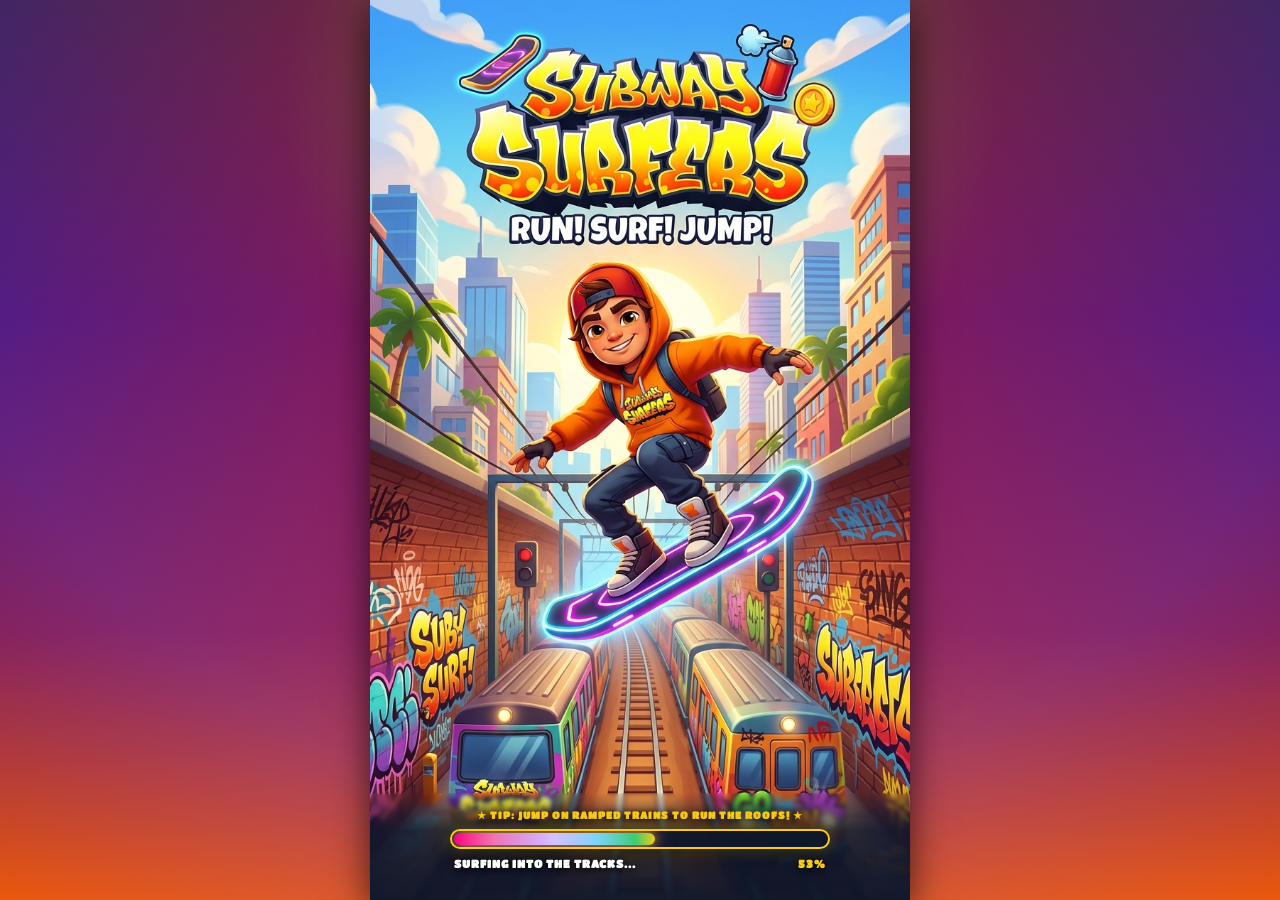
==== commit 67d88330: "Fix all bugs: Settings button, World Tour carousel Next/Prev, Worlds tab rendering, Audio sync, cach" ====
--- a/index.html
+++ b/index.html
@@ -8,7 +8,10 @@
   <link rel="preconnect" href="https://fonts.googleapis.com">
   <link rel="preconnect" href="https://fonts.gstatic.com" crossorigin>
   <link href="https://fonts.googleapis.com/css2?family=Fredoka:wght@500;600;700;800;900&family=Titan+One&family=Orbitron:wght@700;900&display=swap" rel="stylesheet">
-  <link rel="stylesheet" href="style.css?v=subway3d_v21">
+  <meta http-equiv="Cache-Control" content="no-cache, no-store, must-revalidate">
+  <meta http-equiv="Pragma" content="no-cache">
+  <meta http-equiv="Expires" content="0">
+  <link rel="stylesheet" href="style.css?v=subway3d_v26">
   <link rel="icon" href="data:image/svg+xml,<svg xmlns=%22http://www.w3.org/2000/svg%22 viewBox=%220 0 100 100%22><text y=%22.9em%22 font-size=%2290%22>⚡</text></svg>">
   <link rel="manifest" href="manifest.webmanifest">
   <meta name="theme-color" content="#4cc9f0">
@@ -215,7 +218,7 @@
 
           <!-- Subway Surfers Floating Side Rails (Left & Right Quick Actions) -->
           <div class="subway-side-rails" style="width: 100%; display: flex; justify-content: space-between; align-items: center; padding: 0 4px; box-sizing: border-box; pointer-events: auto; z-index: 25;">
-            <!-- Left Rail: World Tour, Characters (Crew), Daily Missions, and Season Hunt -->
+            <!-- Left Rail: World Tour, Characters (Crew), Chest, Daily Missions, and Season Hunt -->
             <div class="side-rail-col side-rail-left" style="display: flex; flex-direction: column; gap: 8px;">
               <button type="button" id="menuWorldBtn" class="subway-side-btn world-side-btn" title="Choose City World">
                 <svg viewBox="0 0 24 24" class="side-btn-svg"><circle cx="12" cy="12" r="10" fill="#0284c7" stroke="#38bdf8" stroke-width="1.5"/><ellipse cx="12" cy="12" rx="4.5" ry="10" fill="none" stroke="#ffffff" stroke-width="1.2"/><line x1="2" y1="12" x2="22" y2="12" stroke="#ffffff" stroke-width="1.2"/></svg>
@@ -224,6 +227,11 @@
               <button type="button" id="menuSuitsBtn" class="subway-side-btn me-side-btn" title="Character Outfits">
                 <svg viewBox="0 0 24 24" class="side-btn-svg"><path d="M12 2a5 5 0 0 1 5 5c0 2.76-2.24 5-5 5s-5-2.24-5-5a5 5 0 0 1 5-5zm0 12c4.42 0 8 1.79 8 4v2H4v-2c0-2.21 3.58-4 8-4z" fill="#ec4899"/></svg>
                 <span class="side-btn-lbl">CREW</span>
+              </button>
+              <button type="button" id="menuChestBtn" class="subway-side-btn chest-side-btn" title="Open Mystery Chest">
+                <svg viewBox="0 0 24 24" class="side-btn-svg"><rect x="3" y="8" width="18" height="13" rx="2" fill="#b45309" stroke="#fde047" stroke-width="1.2"/><rect x="2" y="5" width="20" height="4" rx="1.5" fill="#d97706"/><circle cx="12" cy="13" r="2.5" fill="#fde047"/><path d="M12 2l2.5 4H9.5z" fill="#facc15"/></svg>
+                <span class="side-btn-lbl">CHEST</span>
+                <span id="chestBadge" class="side-notify-dot hidden">!</span>
               </button>
               <button type="button" id="menuMissionsBtn" class="subway-side-btn missions-side-btn" title="Daily Missions &amp; Quests">
                 <svg viewBox="0 0 24 24" class="side-btn-svg"><circle cx="12" cy="12" r="10" fill="#ef4444"/><circle cx="12" cy="12" r="6.5" fill="#ffffff"/><circle cx="12" cy="12" r="3" fill="#ef4444"/></svg>
@@ -345,26 +353,62 @@
 
             <!-- Tab 2: Worlds (rendered dynamically) -->
             <div id="tabBackgrounds" class="tab-content hidden">
+              <div class="worlds-modal-header">
+                <div class="worlds-modal-tag">CHOOSE DESTINATION</div>
+                <p class="worlds-modal-subtitle">Pick any world theme to change 3D tracks, skyline &amp; obstacles!</p>
+              </div>
               <div class="worlds-scroll-list" id="bgChoicesList"></div>
             </div>
 
             <!-- Tab 3: Audio Settings -->
             <div id="tabAudio" class="tab-content hidden">
               <div class="audio-controls-card modal-card">
-                <div class="setting-item">
+                <div class="audio-banner-header">
+                  <span class="audio-banner-icon">🎧</span>
+                  <div class="audio-banner-text">
+                    <h4>SURF AUDIO STATION</h4>
+                    <small>BGM tracks, dynamic sound effects &amp; audio balance</small>
+                  </div>
+                </div>
+
+                <div class="setting-item audio-box-card">
                   <div class="setting-label-row">
-                    <span>MUSIC</span>
-                    <button type="button" id="settingsBgmToggle" class="cyber-toggle active">ON</button>
-                  </div>
-                  <input type="range" id="settingsBgmSlider" min="0" max="100" value="70" class="cyber-slider">
-                </div>
-
-                <div class="setting-item">
+                    <div class="setting-label-left">
+                      <span class="setting-icon-pill">🎵</span>
+                      <div class="setting-titles">
+                        <span class="main-title">MUSIC (BGM)</span>
+                        <small class="sub-title">Tokyo Subway &amp; Railway Melodies</small>
+                      </div>
+                    </div>
+                    <div class="setting-ctrls-right">
+                      <span id="bgmVolText" class="audio-percent-pill">70%</span>
+                      <button type="button" id="settingsBgmToggle" class="subway-audio-toggle active">ON</button>
+                    </div>
+                  </div>
+                  <input type="range" id="settingsBgmSlider" min="0" max="100" value="70" class="subway-slider-track">
+                  <div class="audio-action-row">
+                    <button type="button" id="testBgmBtn" class="audio-test-btn">▶ PLAY MUSIC PREVIEW</button>
+                  </div>
+                </div>
+
+                <div class="setting-item audio-box-card">
                   <div class="setting-label-row">
-                    <span>SOUND FX</span>
-                    <button type="button" id="settingsSfxToggle" class="cyber-toggle active">ON</button>
-                  </div>
-                  <input type="range" id="settingsSfxSlider" min="0" max="100" value="90" class="cyber-slider">
+                    <div class="setting-label-left">
+                      <span class="setting-icon-pill">🔊</span>
+                      <div class="setting-titles">
+                        <span class="main-title">SOUND FX</span>
+                        <small class="sub-title">Coin Pickups, Jetpack, Jumps &amp; Trains</small>
+                      </div>
+                    </div>
+                    <div class="setting-ctrls-right">
+                      <span id="sfxVolText" class="audio-percent-pill">90%</span>
+                      <button type="button" id="settingsSfxToggle" class="subway-audio-toggle active">ON</button>
+                    </div>
+                  </div>
+                  <input type="range" id="settingsSfxSlider" min="0" max="100" value="90" class="subway-slider-track">
+                  <div class="audio-action-row">
+                    <button type="button" id="testSfxBtn" class="audio-test-btn">🔊 TEST SOUND EFFECT</button>
+                  </div>
                 </div>
               </div>
             </div>
@@ -767,6 +811,10 @@
               </div>
             </div>
             <button type="button" id="mysteryBoxOpenBtn" class="cyber-btn primary-btn unbox-btn">TAP TO OPEN 🎁</button>
+            <button type="button" id="mysteryBoxBuyBtn" class="subway-buy-crate-btn hidden">
+              <span class="btn-icon">🪙</span>
+              <span>BUY &amp; OPEN CRATE (500 COINS)</span>
+            </button>
             <button type="button" id="mysteryBoxDoneBtn" class="cyber-btn primary-btn modal-done-btn hidden">COLLECT &amp; CONTINUE ▶</button>
           </div>
         </section>
@@ -804,10 +852,20 @@
             <div class="modal-header">
               <div class="modal-title-wrap">
                 <span class="modal-tag">SURFER TROPHIES</span>
-                <h2>ACHIEVEMENTS</h2>
+                <h2>AWARDS &amp; ACHIEVEMENTS</h2>
               </div>
               <button type="button" id="closeAchievementsBtn" class="close-icon-btn" aria-label="Close Achievements">✕</button>
             </div>
+
+            <!-- Authentic Subway Surfers Trophy Progress Ribbon -->
+            <div class="achievements-summary-banner">
+              <div class="ach-trophy-big">🏆</div>
+              <div class="ach-summary-info">
+                <span class="ach-summary-label">COLLECTED TROPHIES</span>
+                <strong id="achievementsUnlockedCount" class="ach-summary-count">0 / 6 COMPLETED</strong>
+              </div>
+            </div>
+
             <div class="achievements-scroll-list" id="achievementsList">
               <!-- Achievements items populated dynamically -->
             </div>
@@ -818,8 +876,8 @@
     </main>
   </div>
 
-  <script src="audio.js?v=subway3d_v21"></script>
-  <script src="game.js?v=subway3d_v21"></script>
-  <script src="pwa.js?v=subway3d_v21"></script>
+  <script src="audio.js?v=subway3d_v26"></script>
+  <script src="game.js?v=subway3d_v26"></script>
+  <script src="pwa.js?v=subway3d_v26"></script>
 </body>
 </html>
--- a/style.css
+++ b/style.css
@@ -4863,7 +4863,7 @@
   display: flex !important;
   flex-direction: row !important;
   overflow-x: auto !important;
-  scroll-snap-type: x mandatory !important;
+  scroll-snap-type: x proximity !important;
   gap: 14px !important;
   padding: 8px 6px 14px 6px !important;
   -webkit-overflow-scrolling: touch !important;
@@ -5369,6 +5369,685 @@
 }
 
 /* ============================================================
+   CHEST / MYSTERY BOX SIDE RAIL BUTTON
+   ============================================================ */
+.chest-side-btn {
+  background: linear-gradient(135deg, rgba(217, 119, 6, 0.3) 0%, rgba(180, 83, 9, 0.45) 100%) !important;
+  border: 2px solid #f59e0b !important;
+  box-shadow: 0 4px 14px rgba(245, 158, 11, 0.35) !important;
+}
+
+.chest-side-btn:hover {
+  transform: scale(1.08) translateY(-2px) !important;
+  border-color: #fde047 !important;
+  box-shadow: 0 0 18px rgba(250, 204, 21, 0.6) !important;
+}
+
+/* ============================================================
+   SETTINGS MODAL: WORLDS SELECTION TAB
+   ============================================================ */
+.worlds-modal-header {
+  text-align: center;
+  margin-bottom: 12px;
+}
+
+.worlds-modal-tag {
+  font-family: var(--font-display);
+  font-size: 11px;
+  font-weight: 900;
+  letter-spacing: 1.5px;
+  color: #38bdf8;
+  text-transform: uppercase;
+  background: rgba(56, 189, 248, 0.14);
+  display: inline-block;
+  padding: 3px 10px;
+  border-radius: 12px;
+  border: 1px solid rgba(56, 189, 248, 0.3);
+  margin-bottom: 4px;
+}
+
+.worlds-modal-subtitle {
+  font-family: var(--font-display);
+  font-size: 11px;
+  color: #94a3b8;
+  margin: 0;
+}
+
+.worlds-scroll-list {
+  display: flex !important;
+  flex-direction: column !important;
+  gap: 10px !important;
+  max-height: 320px !important;
+  overflow-y: auto !important;
+  padding: 4px 2px !important;
+}
+
+.settings-world-card {
+  display: flex !important;
+  align-items: center !important;
+  justify-content: space-between !important;
+  gap: 12px !important;
+  background: linear-gradient(135deg, rgba(15, 23, 42, 0.9) 0%, rgba(30, 41, 59, 0.9) 100%) !important;
+  border: 2px solid rgba(255, 255, 255, 0.12) !important;
+  border-radius: 16px !important;
+  padding: 10px 14px !important;
+  box-shadow: 0 6px 16px rgba(0, 0, 0, 0.4) !important;
+  transition: all 0.2s cubic-bezier(0.34, 1.56, 0.64, 1) !important;
+  cursor: pointer !important;
+}
+
+.settings-world-card:hover {
+  transform: translateY(-2px) !important;
+  border-color: rgba(56, 189, 248, 0.6) !important;
+}
+
+.settings-world-card.active {
+  border-color: #facc15 !important;
+  background: linear-gradient(135deg, rgba(234, 179, 8, 0.18) 0%, rgba(15, 23, 42, 0.95) 100%) !important;
+  box-shadow: 0 0 16px rgba(250, 204, 21, 0.4), 0 8px 20px rgba(0, 0, 0, 0.6) !important;
+}
+
+.settings-world-left {
+  display: flex;
+  align-items: center;
+  gap: 12px;
+  flex: 1;
+  min-width: 0;
+}
+
+.settings-world-icon-art {
+  font-size: 32px;
+  width: 46px;
+  height: 46px;
+  display: flex;
+  align-items: center;
+  justify-content: center;
+  border-radius: 12px;
+  background: rgba(0, 0, 0, 0.35);
+  border: 1px solid rgba(255, 255, 255, 0.15);
+  flex-shrink: 0;
+}
+
+.settings-world-text {
+  display: flex;
+  flex-direction: column;
+  min-width: 0;
+}
+
+.settings-world-name {
+  font-family: var(--font-display);
+  font-size: 14px;
+  font-weight: 900;
+  letter-spacing: 0.8px;
+  color: #ffffff;
+  white-space: nowrap;
+  overflow: hidden;
+  text-overflow: ellipsis;
+}
+
+.settings-world-desc {
+  font-family: var(--font-display);
+  font-size: 10px;
+  font-weight: 600;
+  color: #94a3b8;
+  margin-top: 2px;
+  line-height: 1.25;
+}
+
+.settings-world-btn {
+  font-family: var(--font-display);
+  font-size: 11px;
+  font-weight: 900;
+  letter-spacing: 0.8px;
+  padding: 8px 14px;
+  border-radius: 12px;
+  border: 1.5px solid #38bdf8;
+  background: linear-gradient(135deg, #0284c7 0%, #0369a1 100%);
+  color: #ffffff;
+  cursor: pointer;
+  white-space: nowrap;
+  box-shadow: 0 4px 10px rgba(2, 132, 199, 0.4);
+  transition: all 0.18s ease;
+  flex-shrink: 0;
+}
+
+.settings-world-btn:hover {
+  transform: scale(1.05);
+  box-shadow: 0 0 14px rgba(56, 189, 248, 0.6);
+}
+
+.settings-world-btn.active-btn {
+  background: linear-gradient(135deg, #10b981 0%, #059669 100%) !important;
+  border-color: #6ee7b7 !important;
+  box-shadow: 0 0 12px rgba(16, 185, 129, 0.5) !important;
+  cursor: default;
+}
+
+/* ============================================================
+   SETTINGS MODAL: AUDIO SETTINGS TAB
+   ============================================================ */
+.audio-banner-header {
+  display: flex;
+  align-items: center;
+  gap: 12px;
+  background: linear-gradient(135deg, rgba(2, 132, 199, 0.25) 0%, rgba(14, 165, 233, 0.15) 100%);
+  border: 1.5px solid rgba(56, 189, 248, 0.35);
+  border-radius: 14px;
+  padding: 10px 14px;
+  margin-bottom: 14px;
+}
+
+.audio-banner-icon {
+  font-size: 28px;
+}
+
+.audio-banner-text h4 {
+  font-family: var(--font-display);
+  font-size: 14px;
+  font-weight: 900;
+  color: #ffffff;
+  margin: 0;
+  letter-spacing: 0.8px;
+}
+
+.audio-banner-text small {
+  font-family: var(--font-display);
+  font-size: 10px;
+  color: #bae6fd;
+}
+
+.audio-box-card {
+  background: linear-gradient(135deg, rgba(15, 23, 42, 0.88) 0%, rgba(30, 41, 59, 0.88) 100%) !important;
+  border: 2px solid rgba(255, 255, 255, 0.1) !important;
+  border-radius: 16px !important;
+  padding: 12px 14px !important;
+  margin-bottom: 12px !important;
+  box-shadow: 0 6px 16px rgba(0, 0, 0, 0.35) !important;
+}
+
+.setting-label-left {
+  display: flex;
+  align-items: center;
+  gap: 10px;
+}
+
+.setting-icon-pill {
+  font-size: 20px;
+  width: 32px;
+  height: 32px;
+  display: flex;
+  align-items: center;
+  justify-content: center;
+  background: rgba(0, 0, 0, 0.35);
+  border-radius: 8px;
+}
+
+.setting-titles {
+  display: flex;
+  flex-direction: column;
+}
+
+.setting-titles .main-title {
+  font-family: var(--font-display);
+  font-size: 13px;
+  font-weight: 900;
+  color: #ffffff;
+  letter-spacing: 0.8px;
+}
+
+.setting-titles .sub-title {
+  font-family: var(--font-display);
+  font-size: 9.5px;
+  font-weight: 600;
+  color: #94a3b8;
+}
+
+.setting-ctrls-right {
+  display: flex;
+  align-items: center;
+  gap: 8px;
+}
+
+.audio-percent-pill {
+  font-family: var(--font-display);
+  font-size: 11px;
+  font-weight: 900;
+  color: #38bdf8;
+  background: rgba(56, 189, 248, 0.15);
+  border: 1px solid rgba(56, 189, 248, 0.35);
+  padding: 3px 8px;
+  border-radius: 8px;
+  min-width: 34px;
+  text-align: center;
+}
+
+.subway-audio-toggle {
+  font-family: var(--font-display);
+  font-size: 11px;
+  font-weight: 900;
+  padding: 5px 12px;
+  border-radius: 10px;
+  border: 1.5px solid #475569;
+  background: #1e293b;
+  color: #94a3b8;
+  cursor: pointer;
+  transition: all 0.18s ease;
+}
+
+.subway-audio-toggle.active {
+  background: linear-gradient(135deg, #10b981 0%, #059669 100%) !important;
+  border-color: #6ee7b7 !important;
+  color: #ffffff !important;
+  box-shadow: 0 0 10px rgba(16, 185, 129, 0.5) !important;
+}
+
+.subway-slider-track {
+  width: 100%;
+  margin: 10px 0 6px 0;
+  accent-color: #38bdf8;
+  height: 6px;
+  border-radius: 4px;
+  background: #334155;
+  outline: none;
+  cursor: pointer;
+}
+
+.audio-action-row {
+  display: flex;
+  justify-content: flex-end;
+  margin-top: 4px;
+}
+
+.audio-test-btn {
+  font-family: var(--font-display);
+  font-size: 10px;
+  font-weight: 800;
+  letter-spacing: 0.6px;
+  color: #38bdf8;
+  background: rgba(56, 189, 248, 0.12);
+  border: 1px solid rgba(56, 189, 248, 0.35);
+  border-radius: 8px;
+  padding: 4px 10px;
+  cursor: pointer;
+  transition: all 0.18s ease;
+}
+
+.audio-test-btn:hover {
+  background: rgba(56, 189, 248, 0.25);
+  transform: translateY(-1px);
+}
+
+/* ============================================================
+   AWARDS & ACHIEVEMENTS: AUTHENTIC SUBWAY SURFERS UI
+   ============================================================ */
+.achievements-summary-banner {
+  display: flex;
+  align-items: center;
+  gap: 12px;
+  background: linear-gradient(135deg, rgba(202, 138, 4, 0.3) 0%, rgba(234, 179, 8, 0.15) 100%);
+  border: 1.5px solid #eab308;
+  border-radius: 14px;
+  padding: 8px 14px;
+  margin-bottom: 12px;
+  box-shadow: 0 4px 14px rgba(234, 179, 8, 0.2);
+}
+
+.ach-trophy-big {
+  font-size: 32px;
+  filter: drop-shadow(0 2px 6px rgba(0, 0, 0, 0.5));
+}
+
+.ach-summary-info {
+  display: flex;
+  flex-direction: column;
+}
+
+.ach-summary-label {
+  font-family: var(--font-display);
+  font-size: 10px;
+  font-weight: 800;
+  letter-spacing: 1px;
+  color: #fef08a;
+  text-transform: uppercase;
+}
+
+.ach-summary-count {
+  font-family: var(--font-display);
+  font-size: 15px;
+  font-weight: 900;
+  color: #ffffff;
+  letter-spacing: 0.8px;
+}
+
+.achievements-scroll-list {
+  display: flex !important;
+  flex-direction: column !important;
+  gap: 10px !important;
+  max-height: 340px !important;
+  overflow-y: auto !important;
+  padding: 4px 2px !important;
+}
+
+.achievement-item-card {
+  display: flex !important;
+  align-items: center !important;
+  justify-content: space-between !important;
+  gap: 12px !important;
+  background: linear-gradient(135deg, rgba(15, 23, 42, 0.9) 0%, rgba(30, 41, 59, 0.9) 100%) !important;
+  border: 2px solid rgba(255, 255, 255, 0.12) !important;
+  border-radius: 16px !important;
+  padding: 10px 14px !important;
+  box-shadow: 0 6px 16px rgba(0, 0, 0, 0.4) !important;
+  transition: all 0.2s ease !important;
+}
+
+.achievement-item-card.completed {
+  border-color: #facc15 !important;
+  box-shadow: 0 0 16px rgba(250, 204, 21, 0.35), 0 6px 16px rgba(0, 0, 0, 0.5) !important;
+}
+
+.achievement-item-card.claimed {
+  opacity: 0.72;
+  border-color: #10b981 !important;
+}
+
+.achievement-left-wrap {
+  display: flex;
+  align-items: center;
+  gap: 12px;
+  flex: 1;
+  min-width: 0;
+}
+
+.achievement-badge-box {
+  width: 44px;
+  height: 44px;
+  border-radius: 12px;
+  background: rgba(0, 0, 0, 0.35);
+  border: 1.5px solid rgba(250, 204, 21, 0.4);
+  display: flex;
+  align-items: center;
+  justify-content: center;
+  font-size: 26px;
+  flex-shrink: 0;
+  box-shadow: 0 3px 8px rgba(0, 0, 0, 0.4);
+}
+
+.achievement-item-card.completed .achievement-badge-box {
+  border-color: #facc15;
+  background: linear-gradient(135deg, rgba(234, 179, 8, 0.25) 0%, rgba(0, 0, 0, 0.4) 100%);
+  animation: achBadgePulse 1.8s infinite alternate;
+}
+
+@keyframes achBadgePulse {
+  0% { transform: scale(1); }
+  100% { transform: scale(1.06); }
+}
+
+.achievement-info {
+  display: flex;
+  flex-direction: column;
+  flex: 1;
+  min-width: 0;
+}
+
+.achievement-title-row {
+  display: flex;
+  align-items: center;
+  gap: 6px;
+}
+
+.achievement-title {
+  font-family: var(--font-display);
+  font-size: 13.5px;
+  font-weight: 900;
+  color: #ffffff;
+  letter-spacing: 0.6px;
+}
+
+.achievement-category-badge {
+  font-family: var(--font-display);
+  font-size: 8.5px;
+  font-weight: 800;
+  letter-spacing: 0.6px;
+  color: #facc15;
+  background: rgba(250, 204, 21, 0.15);
+  border: 1px solid rgba(250, 204, 21, 0.3);
+  padding: 1px 6px;
+  border-radius: 6px;
+}
+
+.achievement-desc {
+  font-family: var(--font-display);
+  font-size: 10px;
+  font-weight: 600;
+  color: #94a3b8;
+  margin-top: 2px;
+  line-height: 1.25;
+}
+
+.achievement-progress-track {
+  width: 100%;
+  height: 7px;
+  background: #1e293b;
+  border: 1px solid rgba(255, 255, 255, 0.1);
+  border-radius: 6px;
+  margin: 6px 0 3px 0;
+  overflow: hidden;
+}
+
+.achievement-progress-fill {
+  height: 100%;
+  background: linear-gradient(90deg, #0284c7 0%, #38bdf8 100%);
+  border-radius: 6px;
+  transition: width 0.3s ease;
+}
+
+.achievement-item-card.completed .achievement-progress-fill {
+  background: linear-gradient(90deg, #10b981 0%, #34d399 100%);
+}
+
+.achievement-count {
+  font-family: var(--font-display);
+  font-size: 9.5px;
+  font-weight: 700;
+  color: #cbd5e1;
+}
+
+.achievement-claim-btn {
+  font-family: var(--font-display);
+  font-size: 11px;
+  font-weight: 900;
+  letter-spacing: 0.6px;
+  padding: 8px 14px;
+  border-radius: 12px;
+  border: 1.5px solid #64748b;
+  background: #334155;
+  color: #94a3b8;
+  white-space: nowrap;
+  cursor: default;
+  flex-shrink: 0;
+  transition: all 0.18s ease;
+}
+
+.achievement-claim-btn.claim-active-btn {
+  background: linear-gradient(135deg, #eab308 0%, #ca8a04 100%) !important;
+  border-color: #fef08a !important;
+  color: #0f172a !important;
+  cursor: pointer !important;
+  box-shadow: 0 0 14px rgba(250, 204, 21, 0.6) !important;
+  animation: achClaimPulse 1.2s infinite alternate !important;
+}
+
+@keyframes achClaimPulse {
+  0% { transform: scale(1); }
+  100% { transform: scale(1.05); }
+}
+
+.achievement-claim-btn.claimed-btn {
+  background: #1e293b !important;
+  border-color: #10b981 !important;
+  color: #10b981 !important;
+}
+
+/* ============================================================
+   MYSTERY BOX: BUY CRATE BUTTON & POLISHED UNBOXING
+   ============================================================ */
+.subway-buy-crate-btn {
+  font-family: var(--font-display);
+  font-size: 12px;
+  font-weight: 900;
+  letter-spacing: 0.8px;
+  display: flex;
+  align-items: center;
+  justify-content: center;
+  gap: 8px;
+  width: 100%;
+  max-width: 280px;
+  margin: 8px auto 0 auto;
+  padding: 10px 16px;
+  border-radius: 14px;
+  border: 2px solid #fde047;
+  background: linear-gradient(135deg, #f59e0b 0%, #d97706 100%);
+  color: #ffffff;
+  cursor: pointer;
+  box-shadow: 0 6px 18px rgba(245, 158, 11, 0.5);
+  transition: all 0.18s ease;
+}
+
+.subway-buy-crate-btn:hover {
+  transform: scale(1.04);
+  box-shadow: 0 0 20px rgba(250, 204, 21, 0.7);
+}
+
+/* ============================================================
+   DAILY SURFER TRIVIA QUIZ: GRAPHICAL ARCADE OPTIONS
+   ============================================================ */
+.daily-quiz-card {
+  background: linear-gradient(135deg, rgba(15, 23, 42, 0.95) 0%, rgba(30, 41, 59, 0.95) 100%);
+  border: 2px solid rgba(255, 255, 255, 0.15);
+  border-radius: 18px;
+  padding: 16px;
+  box-shadow: 0 10px 25px rgba(0, 0, 0, 0.5);
+}
+
+.quiz-badge-header {
+  display: flex;
+  align-items: center;
+  justify-content: space-between;
+  margin-bottom: 12px;
+}
+
+.quiz-pill {
+  font-family: var(--font-display);
+  font-size: 10.5px;
+  font-weight: 900;
+  letter-spacing: 1.2px;
+  color: #facc15;
+  background: rgba(250, 204, 21, 0.15);
+  border: 1px solid rgba(250, 204, 21, 0.4);
+  padding: 3px 10px;
+  border-radius: 10px;
+}
+
+.quiz-reward-tag {
+  font-family: var(--font-display);
+  font-size: 11px;
+  font-weight: 900;
+  color: #ffffff;
+  background: linear-gradient(135deg, #10b981 0%, #059669 100%);
+  padding: 3px 10px;
+  border-radius: 10px;
+  box-shadow: 0 2px 8px rgba(16, 185, 129, 0.4);
+}
+
+.quiz-question-title {
+  font-family: var(--font-display);
+  font-size: 15px;
+  font-weight: 900;
+  color: #ffffff;
+  letter-spacing: 0.6px;
+  margin: 6px 0 14px 0;
+  line-height: 1.35;
+}
+
+.quiz-options-grid {
+  display: grid !important;
+  grid-template-columns: repeat(2, 1fr) !important;
+  gap: 10px !important;
+}
+
+.quiz-opt-btn {
+  display: flex !important;
+  align-items: center !important;
+  gap: 10px !important;
+  padding: 12px 14px !important;
+  border-radius: 14px !important;
+  border: 2px solid rgba(255, 255, 255, 0.15) !important;
+  background: linear-gradient(135deg, rgba(30, 41, 59, 0.95) 0%, rgba(15, 23, 42, 0.95) 100%) !important;
+  color: #ffffff !important;
+  cursor: pointer !important;
+  transition: all 0.18s cubic-bezier(0.34, 1.56, 0.64, 1) !important;
+  box-shadow: 0 4px 12px rgba(0, 0, 0, 0.4) !important;
+  text-align: left !important;
+}
+
+.quiz-opt-btn:hover {
+  transform: translateY(-2px) scale(1.02) !important;
+  border-color: #38bdf8 !important;
+  box-shadow: 0 0 14px rgba(56, 189, 248, 0.5) !important;
+}
+
+.quiz-opt-letter {
+  width: 26px;
+  height: 26px;
+  border-radius: 8px;
+  background: #334155;
+  border: 1px solid rgba(255, 255, 255, 0.2);
+  display: flex;
+  align-items: center;
+  justify-content: center;
+  font-family: var(--font-display);
+  font-size: 12px;
+  font-weight: 900;
+  color: #38bdf8;
+  flex-shrink: 0;
+}
+
+.quiz-opt-text {
+  font-family: var(--font-display);
+  font-size: 12.5px;
+  font-weight: 800;
+  letter-spacing: 0.5px;
+  flex: 1;
+}
+
+.quiz-opt-btn.correct {
+  background: linear-gradient(135deg, #10b981 0%, #047857 100%) !important;
+  border-color: #6ee7b7 !important;
+  box-shadow: 0 0 20px rgba(16, 185, 129, 0.7) !important;
+  transform: scale(1.05) !important;
+}
+
+.quiz-opt-btn.correct .quiz-opt-letter {
+  background: #ffffff !important;
+  color: #047857 !important;
+}
+
+.quiz-opt-btn.wrong {
+  background: linear-gradient(135deg, #ef4444 0%, #b91c1c 100%) !important;
+  border-color: #fca5a5 !important;
+  animation: quizWrongShake 0.4s ease-in-out !important;
+}
+
+@keyframes quizWrongShake {
+  0%, 100% { transform: translateX(0); }
+  25% { transform: translateX(-6px); }
+  50% { transform: translateX(6px); }
+  75% { transform: translateX(-4px); }
+}
+
+/* ============================================================
    UNIVERSAL HIDDEN OVERRIDE
    Must remain at the very end of style.css to guarantee that
    any element marked .hidden or [hidden] is completely hidden
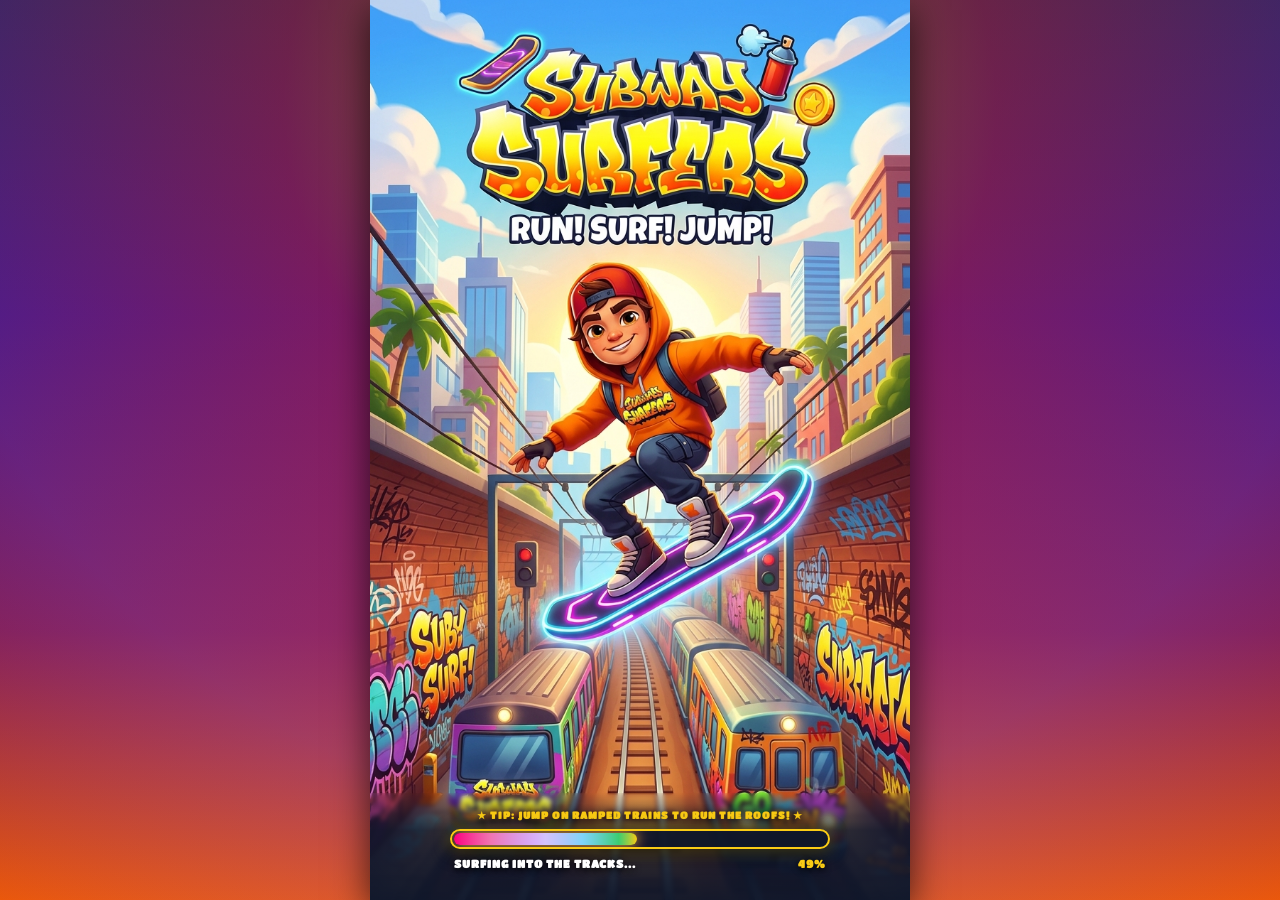
==== commit 1c51e50b: "Fix carousel Prev/Next buttons, improve quest text legibility, optimize mobile DPR performance, and " ====
--- a/index.html
+++ b/index.html
@@ -11,7 +11,7 @@
   <meta http-equiv="Cache-Control" content="no-cache, no-store, must-revalidate">
   <meta http-equiv="Pragma" content="no-cache">
   <meta http-equiv="Expires" content="0">
-  <link rel="stylesheet" href="style.css?v=subway3d_v26">
+  <link rel="stylesheet" href="style.css?v=subway3d_v27">
   <link rel="icon" href="data:image/svg+xml,<svg xmlns=%22http://www.w3.org/2000/svg%22 viewBox=%220 0 100 100%22><text y=%22.9em%22 font-size=%2290%22>⚡</text></svg>">
   <link rel="manifest" href="manifest.webmanifest">
   <meta name="theme-color" content="#4cc9f0">
@@ -277,6 +277,12 @@
               <small class="run-hint" style="font-size: 10px; font-weight: 700; letter-spacing: 0.8px; color: #d1fae5; margin-top: 3px; text-transform: uppercase;">SWIPE ◀ ▶ MOVE • ▲ CLIMB TRAIN • ▼ SLIDE</small>
             </button>
 
+            <!-- New Game Mode Launcher: Gravity Flip 3D -->
+            <a href="gravity-flip.html" class="gravity-flip-banner-link" style="width: 100%; max-width: 340px; background: linear-gradient(135deg, #9333ea 0%, #db2777 50%, #f43f5e 100%); border: 2px solid #f472b6; border-radius: 16px; color: #ffffff; cursor: pointer; display: flex; align-items: center; justify-content: center; gap: 10px; padding: 10px 14px; box-shadow: 0 6px 18px rgba(219, 39, 119, 0.5); text-decoration: none; font-family: 'Fredoka', sans-serif; font-size: 13.5px; font-weight: 800; letter-spacing: 0.6px; text-transform: uppercase; transition: transform 0.15s ease;">
+              <span style="font-size: 20px; filter: drop-shadow(0 0 6px #ffffff);">🌀</span>
+              <span>PLAY GRAVITY FLIP 3D (NEW) ▶</span>
+            </a>
+
             <button type="button" id="installAppBtn" class="cyber-btn secondary-btn install-btn">
               <span class="btn-text">📲 INSTALL APP (OFFLINE PLAY)</span>
             </button>
@@ -876,8 +882,8 @@
     </main>
   </div>
 
-  <script src="audio.js?v=subway3d_v26"></script>
-  <script src="game.js?v=subway3d_v26"></script>
-  <script src="pwa.js?v=subway3d_v26"></script>
+  <script src="audio.js?v=subway3d_v27"></script>
+  <script src="game.js?v=subway3d_v27"></script>
+  <script src="pwa.js?v=subway3d_v27"></script>
 </body>
 </html>
--- a/style.css
+++ b/style.css
@@ -4486,12 +4486,15 @@
 }
 
 .mission-title {
-  font-family: var(--font-display) !important;
-  font-size: 13px !important;
-  font-weight: 800 !important;
+  font-family: 'Fredoka', -apple-system, BlinkMacSystemFont, 'Segoe UI', Roboto, sans-serif !important;
+  font-size: 14.5px !important;
+  font-weight: 700 !important;
   color: #ffffff !important;
   text-align: left !important;
-  line-height: 1.25 !important;
+  line-height: 1.35 !important;
+  letter-spacing: 0.25px !important;
+  text-shadow: 0 1px 3px rgba(0, 0, 0, 0.7) !important;
+  -webkit-text-stroke: 0 !important;
 }
 
 .mission-progress-bar-wrap {
@@ -4511,11 +4514,12 @@
 }
 
 .mission-progress-num {
-  font-family: var(--font-display) !important;
-  font-size: 10px !important;
-  font-weight: 800 !important;
+  font-family: 'Fredoka', -apple-system, BlinkMacSystemFont, 'Segoe UI', Roboto, sans-serif !important;
+  font-size: 11.5px !important;
+  font-weight: 700 !important;
   color: #94a3b8 !important;
   text-align: left !important;
+  letter-spacing: 0.3px !important;
 }
 
 .mission-action-right {
@@ -5011,12 +5015,16 @@
   font-family: var(--font-display);
   font-size: 11px;
   font-weight: 900;
-  padding: 7px 16px;
+  padding: 8px 18px;
   cursor: pointer;
   box-shadow: 0 4px 10px rgba(2, 132, 199, 0.45);
   transition: transform 0.15s ease, background 0.15s ease;
   user-select: none;
   flex-shrink: 0;
+  pointer-events: auto !important;
+  touch-action: manipulation !important;
+  z-index: 25 !important;
+  position: relative !important;
 }
 
 .carousel-nav-arrow-btn:hover {
@@ -5025,7 +5033,7 @@
 }
 
 .carousel-nav-arrow-btn:active {
-  transform: scale(0.95);
+  transform: scale(0.93);
 }
 
 .world-tour-dots-indicator {
@@ -5108,11 +5116,14 @@
 
 .quiz-question-title {
   margin: 0;
-  font-family: var(--font-display);
-  font-size: 14px;
-  font-weight: 900;
-  color: #ffffff;
-  line-height: 1.35;
+  font-family: 'Fredoka', -apple-system, BlinkMacSystemFont, 'Segoe UI', Roboto, sans-serif !important;
+  font-size: 15px !important;
+  font-weight: 700 !important;
+  color: #ffffff !important;
+  line-height: 1.4 !important;
+  letter-spacing: 0.2px !important;
+  text-shadow: 0 1px 2px rgba(0, 0, 0, 0.6) !important;
+  -webkit-text-stroke: 0 !important;
 }
 
 .quiz-options-grid {
@@ -5962,13 +5973,15 @@
 }
 
 .quiz-question-title {
-  font-family: var(--font-display);
-  font-size: 15px;
-  font-weight: 900;
-  color: #ffffff;
-  letter-spacing: 0.6px;
-  margin: 6px 0 14px 0;
-  line-height: 1.35;
+  font-family: 'Fredoka', -apple-system, BlinkMacSystemFont, 'Segoe UI', Roboto, sans-serif !important;
+  font-size: 15.5px !important;
+  font-weight: 700 !important;
+  color: #ffffff !important;
+  letter-spacing: 0.2px !important;
+  margin: 6px 0 14px 0 !important;
+  line-height: 1.4 !important;
+  text-shadow: 0 1px 2px rgba(0, 0, 0, 0.7) !important;
+  -webkit-text-stroke: 0 !important;
 }
 
 .quiz-options-grid {
@@ -6015,11 +6028,12 @@
 }
 
 .quiz-opt-text {
-  font-family: var(--font-display);
-  font-size: 12.5px;
-  font-weight: 800;
-  letter-spacing: 0.5px;
-  flex: 1;
+  font-family: 'Fredoka', -apple-system, BlinkMacSystemFont, 'Segoe UI', Roboto, sans-serif !important;
+  font-size: 13.5px !important;
+  font-weight: 700 !important;
+  letter-spacing: 0.2px !important;
+  color: #f8fafc !important;
+  flex: 1 !important;
 }
 
 .quiz-opt-btn.correct {
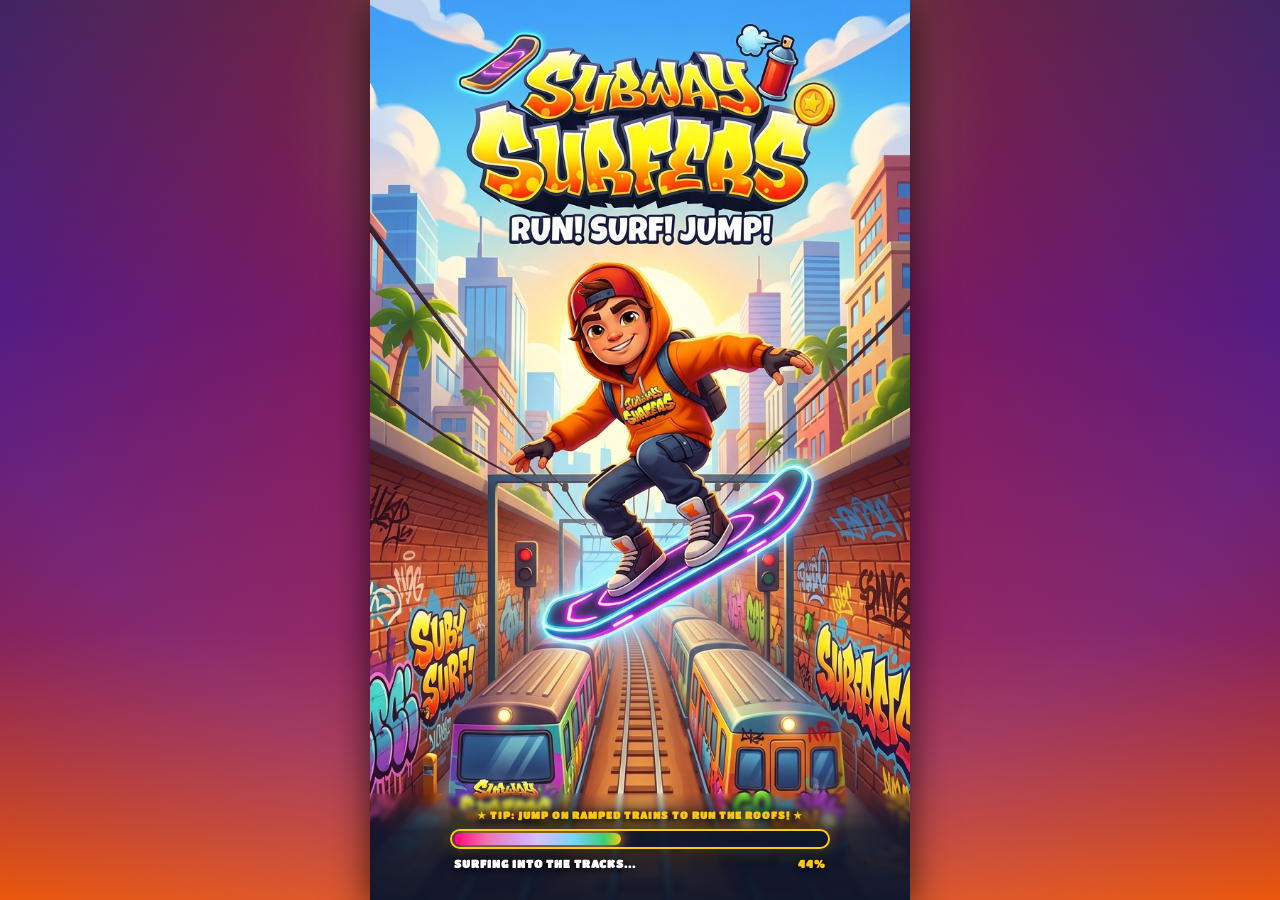
==== commit a4c65815: "Fix World Tour carousel left/right navigation with GPU transform slider, move Secondary CTAs to smal" ====
--- a/index.html
+++ b/index.html
@@ -11,7 +11,7 @@
   <meta http-equiv="Cache-Control" content="no-cache, no-store, must-revalidate">
   <meta http-equiv="Pragma" content="no-cache">
   <meta http-equiv="Expires" content="0">
-  <link rel="stylesheet" href="style.css?v=subway3d_v27">
+  <link rel="stylesheet" href="style.css?v=subway3d_v28">
   <link rel="icon" href="data:image/svg+xml,<svg xmlns=%22http://www.w3.org/2000/svg%22 viewBox=%220 0 100 100%22><text y=%22.9em%22 font-size=%2290%22>⚡</text></svg>">
   <link rel="manifest" href="manifest.webmanifest">
   <meta name="theme-color" content="#4cc9f0">
@@ -212,7 +212,7 @@
 
           <!-- Top Brand Banner: Subway Surfers Graffiti Logo -->
           <div class="subway-title-wrap" style="display: flex; flex-direction: column; align-items: center; text-align: center; margin-top: 2px; pointer-events: none;">
-            <div class="subway-tag-pill">🚇 3D RAILWAY SURF • TOKYO FOOD &amp; WILD WEST 🚇</div>
+            <div class="subway-tag-pill"><span role="img" aria-label="Metro train">🚇</span> 3D RAILWAY SURF • TOKYO FOOD &amp; WILD WEST <span role="img" aria-label="Metro train">🚇</span></div>
             <h1 class="subway-main-title">SUBWAY <span class="pop-accent">DASH</span> <span class="v3d-badge">3D</span></h1>
           </div>
 
@@ -272,20 +272,22 @@
               <span>RUNNER: <strong id="equippedCostumeName">JAKE</strong></span>
             </div>
 
-            <button type="button" id="playBtn" class="subway-run-btn" aria-label="Tap to Play" style="width: 100%; max-width: 340px; background: linear-gradient(135deg, #10b981 0%, #059669 50%, #047857 100%); border: 2.5px solid #6ee7b7; border-radius: 20px; color: #ffffff; cursor: pointer; display: flex; flex-direction: column; align-items: center; justify-content: center; padding: 14px 18px; box-shadow: 0 10px 25px rgba(16, 185, 129, 0.6); text-decoration: none;">
+            <button type="button" id="playBtn" class="subway-run-btn" aria-label="Tap to Play Subway Surf 3D" style="width: 100%; max-width: 340px; background: linear-gradient(135deg, #10b981 0%, #059669 50%, #047857 100%); border: 2.5px solid #6ee7b7; border-radius: 20px; color: #ffffff; cursor: pointer; display: flex; flex-direction: column; align-items: center; justify-content: center; padding: 14px 18px; box-shadow: 0 10px 25px rgba(16, 185, 129, 0.6); text-decoration: none;">
               <span class="btn-text" style="font-family: 'Orbitron', sans-serif; font-size: 22px; font-weight: 900; letter-spacing: 1.5px; text-shadow: 0 2px 8px rgba(0,0,0,0.5);">TAP TO PLAY ▶</span>
               <small class="run-hint" style="font-size: 10px; font-weight: 700; letter-spacing: 0.8px; color: #d1fae5; margin-top: 3px; text-transform: uppercase;">SWIPE ◀ ▶ MOVE • ▲ CLIMB TRAIN • ▼ SLIDE</small>
             </button>
 
-            <!-- New Game Mode Launcher: Gravity Flip 3D -->
-            <a href="gravity-flip.html" class="gravity-flip-banner-link" style="width: 100%; max-width: 340px; background: linear-gradient(135deg, #9333ea 0%, #db2777 50%, #f43f5e 100%); border: 2px solid #f472b6; border-radius: 16px; color: #ffffff; cursor: pointer; display: flex; align-items: center; justify-content: center; gap: 10px; padding: 10px 14px; box-shadow: 0 6px 18px rgba(219, 39, 119, 0.5); text-decoration: none; font-family: 'Fredoka', sans-serif; font-size: 13.5px; font-weight: 800; letter-spacing: 0.6px; text-transform: uppercase; transition: transform 0.15s ease;">
-              <span style="font-size: 20px; filter: drop-shadow(0 0 6px #ffffff);">🌀</span>
-              <span>PLAY GRAVITY FLIP 3D (NEW) ▶</span>
-            </a>
-
-            <button type="button" id="installAppBtn" class="cyber-btn secondary-btn install-btn">
-              <span class="btn-text">📲 INSTALL APP (OFFLINE PLAY)</span>
-            </button>
+            <!-- Secondary CTAs: Small Footer Strip (Other Games & Install App) -->
+            <div class="subway-secondary-footer-strip">
+              <a href="gravity-flip.html" class="footer-strip-cta-btn game-strip-cta" aria-label="Play Gravity Flip 3D Endless Runner">
+                <span role="img" aria-label="Cyberpunk swirl">🌀</span>
+                <span>GRAVITY FLIP 3D</span>
+              </a>
+              <button type="button" id="installAppBtn" class="footer-strip-cta-btn install-strip-cta" aria-label="Install App for Offline Play">
+                <span role="img" aria-label="Mobile phone">📲</span>
+                <span>INSTALL APP</span>
+              </button>
+            </div>
           </footer>
         </section>
 
@@ -311,9 +313,9 @@
             <div id="tabProfile" class="tab-content">
               <div class="profile-card modal-card">
                 <div class="profile-header-row">
-                  <div class="profile-avatar-big" id="profileBigAvatar">🏃</div>
+                  <div class="profile-avatar-big" id="profileBigAvatar" role="img" aria-label="Runner avatar">🏃</div>
                   <div class="profile-meta-info">
-                    <div class="profile-rank-badge" id="profileRankBadge">⚡ TOP SURFER</div>
+                    <div class="profile-rank-badge" id="profileRankBadge"><span role="img" aria-label="Lightning">⚡</span> TOP SURFER</div>
                     <span class="profile-sub-label">RUNNER PROFILE</span>
                   </div>
                 </div>
@@ -329,14 +331,14 @@
                 <div class="profile-avatar-picker">
                   <span class="profile-section-title">SELECT RUNNER AVATAR</span>
                   <div class="avatar-chips-grid" id="avatarChipsGrid">
-                    <button type="button" class="avatar-chip active" data-avatar="🏃"><span>🏃</span></button>
-                    <button type="button" class="avatar-chip" data-avatar="🛹"><span>🛹</span></button>
-                    <button type="button" class="avatar-chip" data-avatar="⚡"><span>⚡</span></button>
-                    <button type="button" class="avatar-chip" data-avatar="👑"><span>👑</span></button>
-                    <button type="button" class="avatar-chip" data-avatar="🔥"><span>🔥</span></button>
-                    <button type="button" class="avatar-chip" data-avatar="⭐"><span>⭐</span></button>
-                    <button type="button" class="avatar-chip" data-avatar="🌟"><span>🌟</span></button>
-                    <button type="button" class="avatar-chip" data-avatar="🎧"><span>🎧</span></button>
+                    <button type="button" class="avatar-chip active" data-avatar="🏃" aria-label="Runner avatar"><span role="img" aria-label="Runner">🏃</span></button>
+                    <button type="button" class="avatar-chip" data-avatar="🛹" aria-label="Skateboard avatar"><span role="img" aria-label="Skateboard">🛹</span></button>
+                    <button type="button" class="avatar-chip" data-avatar="⚡" aria-label="Lightning avatar"><span role="img" aria-label="Lightning">⚡</span></button>
+                    <button type="button" class="avatar-chip" data-avatar="👑" aria-label="Crown avatar"><span role="img" aria-label="Crown">👑</span></button>
+                    <button type="button" class="avatar-chip" data-avatar="🔥" aria-label="Fire avatar"><span role="img" aria-label="Fire">🔥</span></button>
+                    <button type="button" class="avatar-chip" data-avatar="⭐" aria-label="Star avatar"><span role="img" aria-label="Star">⭐</span></button>
+                    <button type="button" class="avatar-chip" data-avatar="🌟" aria-label="Glowing star avatar"><span role="img" aria-label="Glowing star">🌟</span></button>
+                    <button type="button" class="avatar-chip" data-avatar="🎧" aria-label="Headphones avatar"><span role="img" aria-label="Headphones">🎧</span></button>
                   </div>
                 </div>
 
@@ -515,7 +517,7 @@
 
             <!-- Runner Identity Pill -->
             <div class="gameover-runner-tag">
-              <span id="gameoverAvatar" class="gameover-avatar-emoji">🏃</span>
+              <span id="gameoverAvatar" class="gameover-avatar-emoji" role="img" aria-label="Runner avatar">🏃</span>
               <span class="gameover-runner-lbl">RUN BY:</span>
               <strong id="gameoverCallsign" class="gameover-runner-name">RUNNER 1</strong>
             </div>
@@ -527,12 +529,12 @@
                 <div class="score-number-row">
                   <span id="finalScore" class="score-big-digits">0</span>
                 </div>
-                <div id="newBestBadge" class="new-best-ribbon hidden">🏆 NEW RECORD! 🏆</div>
+                <div id="newBestBadge" class="new-best-ribbon hidden"><span role="img" aria-label="Trophy">🏆</span> NEW RECORD! <span role="img" aria-label="Trophy">🏆</span></div>
               </div>
 
               <div class="score-stats-grid">
                 <div class="mini-stat-card coin-card">
-                  <span class="mini-stat-icon">🪙</span>
+                  <span class="mini-stat-icon" role="img" aria-label="Coins collected">🪙</span>
                   <div class="mini-stat-info">
                     <small>COINS RUN</small>
                     <strong id="finalCoins">0</strong>
@@ -540,7 +542,7 @@
                 </div>
 
                 <div class="mini-stat-card record-card">
-                  <span class="mini-stat-icon">🏆</span>
+                  <span class="mini-stat-icon" role="img" aria-label="High score trophy">🏆</span>
                   <div class="mini-stat-info">
                     <small>HIGH SCORE</small>
                     <strong id="bestScore">0</strong>
@@ -548,7 +550,7 @@
                 </div>
 
                 <div class="mini-stat-card bank-card">
-                  <span class="mini-stat-icon">💰</span>
+                  <span class="mini-stat-icon" role="img" aria-label="Money bag bank">💰</span>
                   <div class="mini-stat-info">
                     <small>TOTAL BANK</small>
                     <strong id="gameoverBankTotal">0</strong>
@@ -566,11 +568,11 @@
 
               <div class="gameover-sub-buttons">
                 <button type="button" id="menuBtn" class="subway-sub-btn home-btn" aria-label="Back to Home Screen">
-                  <span class="sub-btn-icon">🏠</span>
+                  <span class="sub-btn-icon" role="img" aria-label="Home">🏠</span>
                   <span>HOME</span>
                 </button>
                 <button type="button" id="gameoverShopBtn" class="subway-sub-btn shop-btn" aria-label="Open Shop">
-                  <span class="sub-btn-icon">🛍️</span>
+                  <span class="sub-btn-icon" role="img" aria-label="Shopping bags">🛍️</span>
                   <span>SHOP</span>
                 </button>
               </div>
@@ -625,7 +627,7 @@
               <button type="button" id="closeWorldTourBtn" class="close-icon-btn" aria-label="Close World Tour">✕</button>
             </div>
 
-            <div class="world-tour-carousel-hint">SWIPE OR CLICK TO TRAVEL ✈️</div>
+            <div class="world-tour-carousel-hint">SWIPE OR CLICK TO TRAVEL <span role="img" aria-label="Airplane travel">✈️</span></div>
 
             <div class="world-tour-carousel-container" id="worldTourCards">
               <!-- Dynamically populated card carousel -->
@@ -654,8 +656,8 @@
 
             <!-- Dual Tabs: Quests & Daily Quiz -->
             <div class="modal-nav-tabs">
-              <button type="button" class="tab-btn active" id="tabBtnMissions" data-tab="tabQuestsMissions">🎯 DAILY QUESTS</button>
-              <button type="button" class="tab-btn" id="tabBtnQuiz" data-tab="tabQuestsQuiz">🧠 DAILY QUIZ ⭐</button>
+              <button type="button" class="tab-btn active" id="tabBtnMissions" data-tab="tabQuestsMissions"><span role="img" aria-label="Target bullseye">🎯</span> DAILY QUESTS</button>
+              <button type="button" class="tab-btn" id="tabBtnQuiz" data-tab="tabQuestsQuiz"><span role="img" aria-label="Brain quiz">🧠</span> DAILY QUIZ <span role="img" aria-label="Star reward">⭐</span></button>
             </div>
 
             <!-- Tab 1: Daily Quests -->
@@ -664,7 +666,7 @@
               <div class="multiplier-level-banner">
                 <div class="mult-banner-info">
                   <span class="mult-banner-lbl">CURRENT BASE MULTIPLIER</span>
-                  <strong id="modalMultiplierVal" class="mult-banner-val">x1 ⭐</strong>
+                  <strong id="modalMultiplierVal" class="mult-banner-val">x1 <span role="img" aria-label="Star multiplier">⭐</span></strong>
                 </div>
                 <div class="mult-banner-hint">Complete quests to level up your score multiplier!</div>
               </div>
@@ -679,7 +681,7 @@
               <div class="daily-quiz-card">
                 <div class="quiz-badge-header">
                   <span class="quiz-pill">DAILY TRIVIA CHALLENGE</span>
-                  <span class="quiz-reward-tag">PRIZE: 🪙 +300 &amp; 🗝️ +1 KEY</span>
+                  <span class="quiz-reward-tag">PRIZE: <span role="img" aria-label="Coins">🪙</span> +300 &amp; <span role="img" aria-label="Key">🗝️</span> +1 KEY</span>
                 </div>
                 <div id="quizQuestionBox" class="quiz-question-box">
                   <div class="quiz-progress-text" id="quizQuestionCount">QUESTION 1 OF 3</div>
@@ -689,9 +691,9 @@
                   </div>
                 </div>
                 <div id="quizCompletedBox" class="quiz-completed-box hidden">
-                  <div class="quiz-trophy-icon">🏆</div>
+                  <div class="quiz-trophy-icon" role="img" aria-label="Quiz completion trophy">🏆</div>
                   <h3 class="quiz-completed-title">DAILY QUIZ COMPLETED!</h3>
-                  <p class="quiz-completed-desc">You claimed 🪙 +300 Coins and 🗝️ +1 Key! Come back tomorrow for fresh trivia!</p>
+                  <p class="quiz-completed-desc">You claimed <span role="img" aria-label="Coins">🪙</span> +300 Coins and <span role="img" aria-label="Key">🗝️</span> +1 Key! Come back tomorrow for fresh trivia!</p>
                 </div>
               </div>
             </div>
@@ -811,14 +813,14 @@
               <!-- Mystery Reward Reveal (Bouncy Upward Animation) -->
               <div id="mysteryRewardReveal" class="mystery-reward-reveal hidden">
                 <div class="reward-halo-rays"></div>
-                <div id="mysteryRewardIcon" class="reward-icon-big">🪙</div>
+                <div id="mysteryRewardIcon" class="reward-icon-big" role="img" aria-label="Coins reward">🪙</div>
                 <div id="mysteryRewardTitle" class="reward-title-big">+250 COINS</div>
                 <div id="mysteryRewardDesc" class="reward-desc-text">Added straight to your subway bank!</div>
               </div>
             </div>
-            <button type="button" id="mysteryBoxOpenBtn" class="cyber-btn primary-btn unbox-btn">TAP TO OPEN 🎁</button>
-            <button type="button" id="mysteryBoxBuyBtn" class="subway-buy-crate-btn hidden">
-              <span class="btn-icon">🪙</span>
+            <button type="button" id="mysteryBoxOpenBtn" class="cyber-btn primary-btn unbox-btn" aria-label="Open Mystery Box">TAP TO OPEN <span role="img" aria-label="Gift box">🎁</span></button>
+            <button type="button" id="mysteryBoxBuyBtn" class="subway-buy-crate-btn hidden" aria-label="Buy and open crate for 500 coins">
+              <span class="btn-icon" role="img" aria-label="Coins">🪙</span>
               <span>BUY &amp; OPEN CRATE (500 COINS)</span>
             </button>
             <button type="button" id="mysteryBoxDoneBtn" class="cyber-btn primary-btn modal-done-btn hidden">COLLECT &amp; CONTINUE ▶</button>
@@ -831,13 +833,13 @@
             <div class="modal-header">
               <div class="modal-title-wrap">
                 <span class="modal-tag">SEASON HUNT</span>
-                <h2>WORLD TOUR SEASON 🌸</h2>
+                <h2>WORLD TOUR SEASON <span role="img" aria-label="Cherry blossom">🌸</span></h2>
               </div>
               <button type="button" id="closeSeasonBtn" class="close-icon-btn" aria-label="Close Season">✕</button>
             </div>
             <div class="season-banner">
               <div class="season-token-summary">
-                <span class="season-token-icon">🌸</span>
+                <span class="season-token-icon" role="img" aria-label="Sakura token">🌸</span>
                 <div class="season-token-text">
                   <span class="season-token-lbl">COLLECTED TOKENS</span>
                   <strong id="seasonTokensCount">0</strong>
@@ -865,7 +867,7 @@
 
             <!-- Authentic Subway Surfers Trophy Progress Ribbon -->
             <div class="achievements-summary-banner">
-              <div class="ach-trophy-big">🏆</div>
+              <div class="ach-trophy-big" role="img" aria-label="Gold trophy">🏆</div>
               <div class="ach-summary-info">
                 <span class="ach-summary-label">COLLECTED TROPHIES</span>
                 <strong id="achievementsUnlockedCount" class="ach-summary-count">0 / 6 COMPLETED</strong>
@@ -882,8 +884,8 @@
     </main>
   </div>
 
-  <script src="audio.js?v=subway3d_v27"></script>
-  <script src="game.js?v=subway3d_v27"></script>
-  <script src="pwa.js?v=subway3d_v27"></script>
+  <script src="audio.js?v=subway3d_v28"></script>
+  <script src="game.js?v=subway3d_v28"></script>
+  <script src="pwa.js?v=subway3d_v28"></script>
 </body>
 </html>
--- a/style.css
+++ b/style.css
@@ -4864,32 +4864,32 @@
 }
 
 .world-tour-carousel-container {
+  width: 100% !important;
+  overflow: hidden !important;
+  position: relative !important;
+  padding: 10px 0 16px 0 !important;
+  touch-action: pan-y !important;
+  cursor: grab !important;
+  user-select: none !important;
+}
+
+.world-tour-carousel-container:active {
+  cursor: grabbing !important;
+}
+
+.world-tour-carousel-track {
   display: flex !important;
   flex-direction: row !important;
-  overflow-x: auto !important;
-  scroll-snap-type: x proximity !important;
   gap: 14px !important;
-  padding: 8px 6px 14px 6px !important;
-  -webkit-overflow-scrolling: touch !important;
-  touch-action: pan-x !important;
-  scroll-behavior: smooth !important;
-  scrollbar-width: thin;
-  scrollbar-color: #38bdf8 rgba(15, 23, 42, 0.5);
-}
-
-.world-tour-carousel-container::-webkit-scrollbar {
-  height: 6px;
-}
-
-.world-tour-carousel-container::-webkit-scrollbar-thumb {
-  background: #38bdf8;
-  border-radius: 10px;
+  width: max-content !important;
+  will-change: transform !important;
+  transition: transform 0.35s cubic-bezier(0.2, 0.8, 0.25, 1) !important;
 }
 
 .world-carousel-card {
-  flex: 0 0 215px !important;
-  scroll-snap-align: center !important;
-  scroll-snap-stop: normal !important;
+  flex: 0 0 220px !important;
+  width: 220px !important;
+  max-width: 220px !important;
   background: linear-gradient(135deg, rgba(15, 23, 42, 0.95) 0%, rgba(30, 41, 59, 0.95) 100%) !important;
   border: 2.5px solid rgba(255, 255, 255, 0.18) !important;
   border-radius: 18px !important;
@@ -4898,17 +4898,21 @@
   display: flex !important;
   flex-direction: column !important;
   cursor: pointer !important;
-  transition: transform 0.18s ease, border-color 0.18s ease, box-shadow 0.18s ease !important;
+  transition: transform 0.2s ease, border-color 0.2s ease, box-shadow 0.2s ease, opacity 0.2s ease !important;
+  opacity: 0.75;
 }
 
 .world-carousel-card:hover {
   transform: translateY(-4px) !important;
   border-color: rgba(56, 189, 248, 0.6) !important;
+  opacity: 0.95;
 }
 
 .world-carousel-card.active {
   border-color: #facc15 !important;
-  box-shadow: 0 0 20px rgba(250, 204, 21, 0.55), 0 12px 28px rgba(0, 0, 0, 0.7) !important;
+  box-shadow: 0 0 22px rgba(250, 204, 21, 0.6), 0 12px 28px rgba(0, 0, 0, 0.7) !important;
+  opacity: 1 !important;
+  transform: scale(1.02) !important;
 }
 
 .world-card-banner {
@@ -5057,6 +5061,69 @@
   background: #facc15;
   box-shadow: 0 0 10px #facc15;
   transform: scale(1.35);
+}
+
+.carousel-nav-arrow-btn:disabled,
+.carousel-nav-arrow-btn[disabled],
+.carousel-nav-arrow-btn.disabled {
+  opacity: 0.38 !important;
+  cursor: default !important;
+  pointer-events: none !important;
+  transform: none !important;
+  box-shadow: none !important;
+}
+
+/* Secondary Actions Footer Strip (Other Games & Install App) */
+.subway-secondary-footer-strip {
+  width: 100% !important;
+  max-width: 340px !important;
+  display: flex !important;
+  gap: 8px !important;
+  align-items: center !important;
+  justify-content: space-between !important;
+  margin-top: 3px !important;
+}
+
+.footer-strip-cta-btn {
+  flex: 1 !important;
+  display: flex !important;
+  align-items: center !important;
+  justify-content: center !important;
+  gap: 6px !important;
+  padding: 8px 10px !important;
+  border-radius: 12px !important;
+  font-family: 'Fredoka', sans-serif !important;
+  font-size: 11.5px !important;
+  font-weight: 700 !important;
+  letter-spacing: 0.3px !important;
+  text-decoration: none !important;
+  transition: transform 0.12s ease, filter 0.12s ease !important;
+  cursor: pointer !important;
+  user-select: none !important;
+  -webkit-tap-highlight-color: transparent !important;
+}
+
+.footer-strip-cta-btn:hover {
+  transform: translateY(-1px) scale(1.02) !important;
+  filter: brightness(1.1) !important;
+}
+
+.footer-strip-cta-btn:active {
+  transform: scale(0.96) !important;
+}
+
+.game-strip-cta {
+  background: linear-gradient(135deg, rgba(147, 51, 234, 0.9) 0%, rgba(219, 39, 119, 0.9) 100%) !important;
+  border: 1.5px solid #f472b6 !important;
+  color: #ffffff !important;
+  box-shadow: 0 4px 12px rgba(219, 39, 119, 0.35) !important;
+}
+
+.install-strip-cta {
+  background: linear-gradient(135deg, rgba(30, 41, 59, 0.92) 0%, rgba(15, 23, 42, 0.98) 100%) !important;
+  border: 1.5px solid #38bdf8 !important;
+  color: #38bdf8 !important;
+  box-shadow: 0 4px 12px rgba(56, 189, 248, 0.25) !important;
 }
 
 /* ---------------- DAILY SURFER QUIZ & TRIVIA ---------------- */
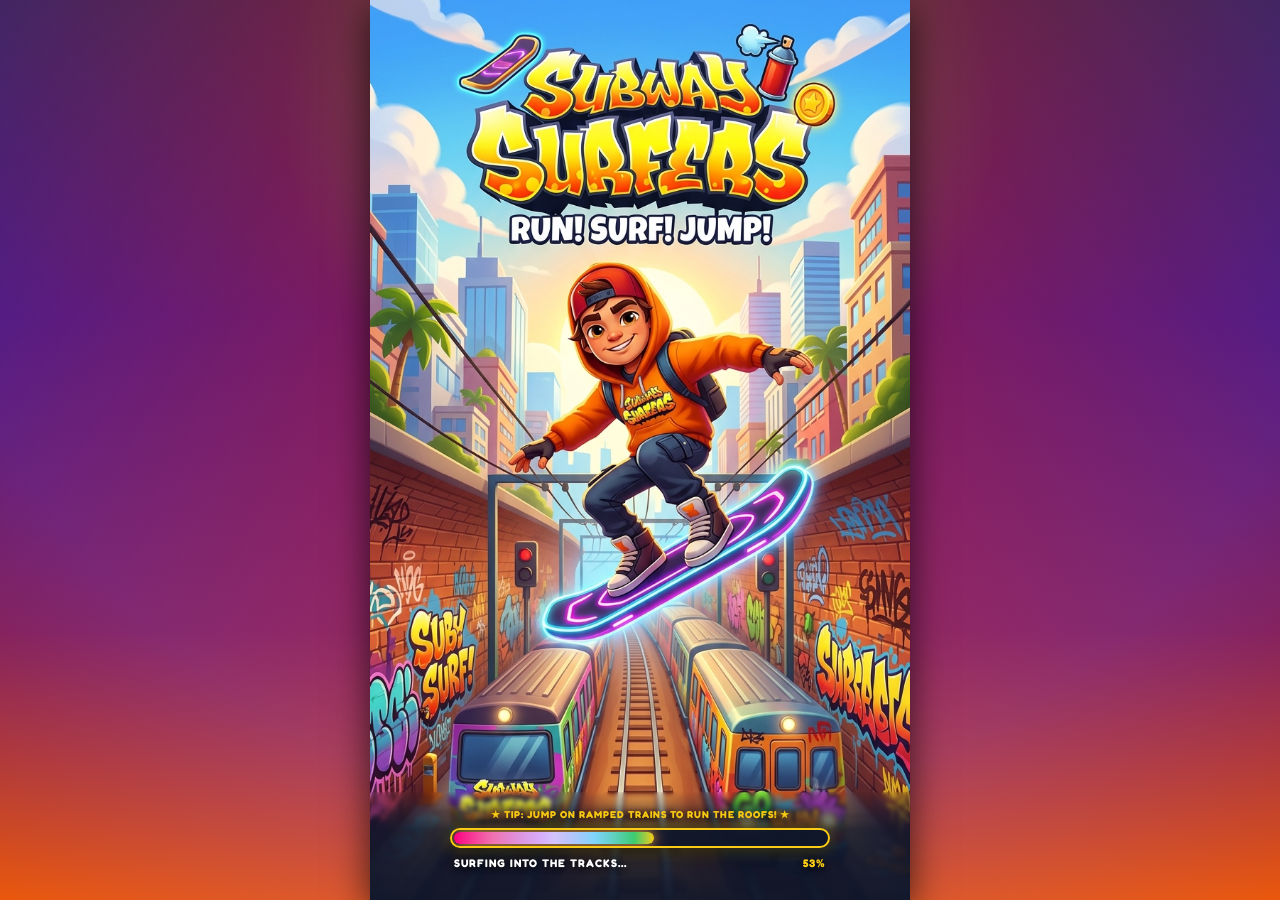
==== commit f5f8b2a3: "Enhance typography across all UI: crystal-clear headings, legible body text, and crisp high-contrast" ====
--- a/index.html
+++ b/index.html
@@ -7,11 +7,11 @@
   <meta name="description" content="Play Subway Surf 3D online! Run along sunny railroad tracks, climb on multi-colored trains, collect gold coins, and dodge barriers in full 3D.">
   <link rel="preconnect" href="https://fonts.googleapis.com">
   <link rel="preconnect" href="https://fonts.gstatic.com" crossorigin>
-  <link href="https://fonts.googleapis.com/css2?family=Fredoka:wght@500;600;700;800;900&family=Titan+One&family=Orbitron:wght@700;900&display=swap" rel="stylesheet">
+  <link href="https://fonts.googleapis.com/css2?family=Fredoka:wght@500;600;700;800;900&family=Orbitron:wght@700;900&display=swap" rel="stylesheet">
   <meta http-equiv="Cache-Control" content="no-cache, no-store, must-revalidate">
   <meta http-equiv="Pragma" content="no-cache">
   <meta http-equiv="Expires" content="0">
-  <link rel="stylesheet" href="style.css?v=subway3d_v28">
+  <link rel="stylesheet" href="style.css?v=subway3d_v29">
   <link rel="icon" href="data:image/svg+xml,<svg xmlns=%22http://www.w3.org/2000/svg%22 viewBox=%220 0 100 100%22><text y=%22.9em%22 font-size=%2290%22>⚡</text></svg>">
   <link rel="manifest" href="manifest.webmanifest">
   <meta name="theme-color" content="#4cc9f0">
--- a/style.css
+++ b/style.css
@@ -20,8 +20,8 @@
   --neon-orange: #f97316;
   --neon-green: #10b981;
   --neon-red: #f43f5e;
-  --font-display: 'Titan One', 'Fredoka', cursive, sans-serif;
-  --font-body: 'Fredoka', cursive, sans-serif;
+  --font-display: 'Fredoka', -apple-system, BlinkMacSystemFont, 'Segoe UI', Roboto, sans-serif;
+  --font-body: 'Fredoka', -apple-system, BlinkMacSystemFont, 'Segoe UI', Roboto, sans-serif;
 }
 
 * {
@@ -718,34 +718,36 @@
 .high-score-pill {
   display: flex;
   align-items: center;
-  gap: 5px;
+  gap: 6px;
   background: linear-gradient(180deg, #f97316 0%, #ea580c 100%);
-  border: 2.5px solid #fed7aa;
+  border: 2px solid #fed7aa;
   border-radius: 999px;
-  padding: 6px 12px;
-  font-family: var(--font-display);
-  font-size: 13px;
-  font-weight: 900;
+  padding: 5px 12px;
+  font-family: 'Fredoka', -apple-system, BlinkMacSystemFont, 'Segoe UI', Roboto, sans-serif;
+  font-size: 15px;
+  font-weight: 800;
+  letter-spacing: 0.8px;
   color: #ffffff;
-  box-shadow: 0 4px 0 #9a3412, 0 6px 15px rgba(249, 115, 22, 0.45), inset 0 2px 0 rgba(255, 255, 255, 0.65);
-  text-shadow: 0 2px 0 #7c2d12;
+  box-shadow: 0 3px 8px rgba(0, 0, 0, 0.45), 0 0 10px rgba(249, 115, 22, 0.35), inset 0 1px 0 rgba(255, 255, 255, 0.4);
+  text-shadow: 0 1px 2px rgba(0, 0, 0, 0.7);
   white-space: nowrap;
 }
 
 .coin-bank-pill {
   display: flex;
   align-items: center;
-  gap: 5px;
-  background: linear-gradient(180deg, #facc15 0%, #eab308 100%);
-  border: 2.5px solid #fef08a;
+  gap: 6px;
+  background: rgba(15, 23, 42, 0.92);
+  border: 2px solid #facc15;
   border-radius: 999px;
-  padding: 6px 12px;
-  font-family: var(--font-display);
-  font-size: 13px;
-  font-weight: 900;
-  color: #78350f;
-  box-shadow: 0 4px 0 #a16207, 0 6px 15px rgba(250, 204, 21, 0.5), inset 0 2px 0 rgba(255, 255, 255, 0.7);
-  text-shadow: 0 1px 0 rgba(255, 255, 255, 0.6);
+  padding: 5px 12px;
+  font-family: 'Fredoka', -apple-system, BlinkMacSystemFont, 'Segoe UI', Roboto, sans-serif;
+  font-size: 15px;
+  font-weight: 800;
+  letter-spacing: 0.8px;
+  color: #fde047;
+  box-shadow: 0 3px 8px rgba(0, 0, 0, 0.45), 0 0 12px rgba(250, 204, 21, 0.3);
+  text-shadow: 0 1px 3px rgba(0, 0, 0, 0.95);
   white-space: nowrap;
 }
 
@@ -979,10 +981,10 @@
     font-size: 11px;
     max-width: 110px;
   }
-  .high-score-pill, .coin-bank-pill {
-    padding: 4px 7px;
-    font-size: 11px;
-    gap: 3px;
+  .high-score-pill, .coin-bank-pill, .key-bank-pill {
+    padding: 4px 8px;
+    font-size: 13.5px;
+    gap: 5px;
   }
   .nav-cyber-btn {
     padding: 4px 8px;
@@ -1476,22 +1478,23 @@
 }
 
 .coin-bank-pill {
-  background: rgba(25, 20, 10, 0.85);
-  border: 1px solid rgba(255, 210, 63, 0.45);
-  border-radius: 20px;
+  background: rgba(15, 23, 42, 0.92);
+  border: 2px solid #facc15;
+  border-radius: 999px;
   padding: 5px 12px;
   display: flex;
   align-items: center;
   gap: 6px;
-  color: var(--neon-yellow);
-  font-family: var(--font-display);
-  font-size: 13px;
+  color: #fde047;
+  font-family: 'Fredoka', -apple-system, BlinkMacSystemFont, 'Segoe UI', Roboto, sans-serif;
+  font-size: 15px;
   font-weight: 800;
-  box-shadow: 0 0 10px rgba(255, 210, 63, 0.25);
+  box-shadow: 0 3px 8px rgba(0, 0, 0, 0.45), 0 0 12px rgba(250, 204, 21, 0.3);
+  text-shadow: 0 1px 3px rgba(0, 0, 0, 0.95);
 }
 
 .coin-bank-pill .bank-count {
-  letter-spacing: 0.5px;
+  letter-spacing: 0.8px;
 }
 
 /* Avatar Cyber Pedestal */
@@ -3517,18 +3520,19 @@
    SUBWAY SURFERS KEYS & COIN COMBO HUD
    ============================================================ */
 .key-bank-pill {
-  background: rgba(20, 24, 38, 0.85);
-  border: 1.5px solid #38bdf8;
-  border-radius: 20px;
-  padding: 4px 10px;
-  display: flex;
-  align-items: center;
-  gap: 5px;
+  background: rgba(15, 23, 42, 0.92);
+  border: 2px solid #38bdf8;
+  border-radius: 999px;
+  padding: 5px 12px;
+  display: flex;
+  align-items: center;
+  gap: 6px;
   color: #38bdf8;
-  font-family: var(--font-display);
-  font-size: 13px;
+  font-family: 'Fredoka', -apple-system, BlinkMacSystemFont, 'Segoe UI', Roboto, sans-serif;
+  font-size: 15px;
   font-weight: 800;
-  box-shadow: 0 0 10px rgba(56, 189, 248, 0.3);
+  box-shadow: 0 3px 8px rgba(0, 0, 0, 0.45), 0 0 12px rgba(56, 189, 248, 0.3);
+  text-shadow: 0 1px 3px rgba(0, 0, 0, 0.95);
 }
 
 .key-badge {
@@ -4753,12 +4757,12 @@
   padding: 2px 6px;
   display: flex;
   align-items: center;
-  gap: 3px;
-  font-family: 'Titan One', 'Fredoka', 'Orbitron', sans-serif;
-  font-size: 11px;
-  font-weight: 900;
+  gap: 4px;
+  font-family: 'Fredoka', 'Orbitron', -apple-system, sans-serif;
+  font-size: 11.5px;
+  font-weight: 800;
   color: #ffffff;
-  text-shadow: 0 1px 3px rgba(0, 0, 0, 0.6);
+  text-shadow: 0 1px 3px rgba(0, 0, 0, 0.7);
   box-shadow: 0 2px 6px rgba(234, 88, 12, 0.5);
 }
 
@@ -4769,17 +4773,13 @@
 }
 
 .hud-score-digits {
-  font-family: 'Titan One', 'Fredoka', 'Orbitron', Impact, sans-serif !important;
-  font-size: 24px !important;
-  font-weight: 900 !important;
+  font-family: 'Fredoka', 'Orbitron', -apple-system, BlinkMacSystemFont, sans-serif !important;
+  font-size: 26px !important;
+  font-weight: 800 !important;
   color: #ffffff !important;
-  letter-spacing: 1px !important;
-  text-shadow: 
-    -1.5px -1.5px 0 #78350f,  
-     1.5px -1.5px 0 #78350f,
-    -1.5px  1.5px 0 #78350f,
-     1.5px  1.5px 0 #78350f,
-     0 3px 6px rgba(0, 0, 0, 0.8) !important;
+  letter-spacing: 1.5px !important;
+  text-shadow: 0 2px 5px rgba(0, 0, 0, 0.85) !important;
+  -webkit-text-stroke: 0 !important;
 }
 
 .coin-badge {
@@ -4794,16 +4794,13 @@
 }
 
 .hud-coin-digits {
-  font-family: 'Titan One', 'Fredoka', 'Orbitron', sans-serif !important;
-  font-size: 19px !important;
-  font-weight: 900 !important;
+  font-family: 'Fredoka', 'Orbitron', -apple-system, BlinkMacSystemFont, sans-serif !important;
+  font-size: 20px !important;
+  font-weight: 800 !important;
   color: #fef08a !important;
-  text-shadow: 
-    -1px -1px 0 #78350f,  
-     1px -1px 0 #78350f,
-    -1px  1px 0 #78350f,
-     1px  1px 0 #78350f,
-     0 2px 5px rgba(0, 0, 0, 0.7) !important;
+  letter-spacing: 1px !important;
+  text-shadow: 0 2px 5px rgba(0, 0, 0, 0.85) !important;
+  -webkit-text-stroke: 0 !important;
 }
 
 /* ============================================================
@@ -6128,6 +6125,617 @@
   75% { transform: translateX(-4px); }
 }
 
+
+/* ============================================================
+   CRYSTAL-CLEAR TYPOGRAPHY & HIGH-CONTRAST LEGIBILITY SUITE
+   Ensures all headings, body text, badges, buttons, and numeric
+   counters are sharp, open, readable, and visually stunning.
+   ============================================================ */
+
+/* 1. Global Font Normalization: Remove chunky/collapsed fonts & strokes */
+h1, h2, h3, h4, h5, h6,
+.subway-main-title,
+.modal-header h2,
+.modal-title-wrap h2,
+.glass-panel h2,
+.modal-panel h2,
+.quiz-completed-title,
+.league-name,
+.upgrade-name,
+.achievement-title,
+.cyber-btn,
+.primary-btn,
+.modal-done-btn,
+.tab-btn,
+.bank-count,
+.lb-score,
+.hud-score-digits,
+.hud-coin-digits {
+  font-family: 'Fredoka', -apple-system, BlinkMacSystemFont, 'Segoe UI', Roboto, sans-serif !important;
+  -webkit-text-stroke: 0 !important;
+  text-rendering: optimizeLegibility !important;
+  -webkit-font-smoothing: antialiased !important;
+  -moz-osx-font-smoothing: grayscale !important;
+}
+
+/* 2. Top HUD Navigation Pills (Screenshot 5: Trophy 31412, Coin 958, Key 8) */
+.menu-top-right {
+  display: flex !important;
+  align-items: center !important;
+  gap: 6px !important;
+  flex-shrink: 0 !important;
+}
+
+.high-score-pill {
+  display: inline-flex !important;
+  align-items: center !important;
+  justify-content: center !important;
+  gap: 7px !important;
+  background: linear-gradient(180deg, #ea580c 0%, #c2410c 100%) !important;
+  border: 2px solid #fed7aa !important;
+  border-radius: 999px !important;
+  padding: 5px 12px !important;
+  min-height: 34px !important;
+  box-sizing: border-box !important;
+  box-shadow: 0 3px 8px rgba(0, 0, 0, 0.45), 0 0 10px rgba(249, 115, 22, 0.35), inset 0 1px 0 rgba(255, 255, 255, 0.4) !important;
+}
+
+.high-score-pill .top-pill-svg {
+  width: 18px !important;
+  height: 18px !important;
+  flex-shrink: 0 !important;
+  filter: drop-shadow(0 1px 2px rgba(0, 0, 0, 0.5)) !important;
+}
+
+.high-score-pill .bank-count,
+#menuBestScore {
+  font-family: 'Fredoka', -apple-system, BlinkMacSystemFont, 'Segoe UI', Roboto, sans-serif !important;
+  font-size: 16px !important;
+  font-weight: 800 !important;
+  letter-spacing: 1px !important;
+  color: #ffffff !important;
+  text-shadow: 0 1px 2px rgba(0, 0, 0, 0.8) !important;
+  line-height: 1 !important;
+}
+
+.coin-bank-pill {
+  display: inline-flex !important;
+  align-items: center !important;
+  justify-content: center !important;
+  gap: 7px !important;
+  background: rgba(15, 23, 42, 0.94) !important;
+  border: 2px solid #facc15 !important;
+  border-radius: 999px !important;
+  padding: 5px 12px !important;
+  min-height: 34px !important;
+  box-sizing: border-box !important;
+  box-shadow: 0 3px 8px rgba(0, 0, 0, 0.45), 0 0 12px rgba(250, 204, 21, 0.35) !important;
+}
+
+.coin-bank-pill .top-pill-svg,
+.coin-bank-pill .coin-icon {
+  width: 18px !important;
+  height: 18px !important;
+  flex-shrink: 0 !important;
+  filter: drop-shadow(0 1px 2px rgba(0, 0, 0, 0.5)) !important;
+}
+
+.coin-bank-pill .bank-count,
+#menuCoinBank,
+#shopCoinBank {
+  font-family: 'Fredoka', -apple-system, BlinkMacSystemFont, 'Segoe UI', Roboto, sans-serif !important;
+  font-size: 16px !important;
+  font-weight: 800 !important;
+  letter-spacing: 1px !important;
+  color: #fde047 !important;
+  text-shadow: 0 1px 3px rgba(0, 0, 0, 0.95) !important;
+  line-height: 1 !important;
+}
+
+.key-bank-pill {
+  display: inline-flex !important;
+  align-items: center !important;
+  justify-content: center !important;
+  gap: 7px !important;
+  background: rgba(15, 23, 42, 0.94) !important;
+  border: 2px solid #38bdf8 !important;
+  border-radius: 999px !important;
+  padding: 5px 12px !important;
+  min-height: 34px !important;
+  box-sizing: border-box !important;
+  box-shadow: 0 3px 8px rgba(0, 0, 0, 0.45), 0 0 12px rgba(56, 189, 248, 0.35) !important;
+}
+
+.key-bank-pill .top-pill-svg,
+.key-bank-pill .key-icon {
+  width: 18px !important;
+  height: 18px !important;
+  flex-shrink: 0 !important;
+  filter: drop-shadow(0 1px 2px rgba(0, 0, 0, 0.5)) !important;
+}
+
+.key-bank-pill .bank-count,
+#menuKeyBank,
+#shopKeyBank {
+  font-family: 'Fredoka', -apple-system, BlinkMacSystemFont, 'Segoe UI', Roboto, sans-serif !important;
+  font-size: 16px !important;
+  font-weight: 800 !important;
+  letter-spacing: 1px !important;
+  color: #38bdf8 !important;
+  text-shadow: 0 1px 3px rgba(0, 0, 0, 0.95) !important;
+  line-height: 1 !important;
+}
+
+/* 3. Modal Titles & Subtitles (Screenshots 1, 2, 3, 4) */
+.modal-tag,
+.sub-header-tag {
+  font-family: 'Fredoka', -apple-system, BlinkMacSystemFont, 'Segoe UI', Roboto, sans-serif !important;
+  font-size: 11px !important;
+  font-weight: 700 !important;
+  color: #38bdf8 !important;
+  letter-spacing: 1.5px !important;
+  text-transform: uppercase !important;
+  display: block !important;
+  margin-bottom: 3px !important;
+  -webkit-text-stroke: 0 !important;
+}
+
+.modal-header h2,
+.modal-title-wrap h2,
+.glass-panel h2,
+.modal-panel h2 {
+  font-family: 'Fredoka', -apple-system, BlinkMacSystemFont, 'Segoe UI', Roboto, sans-serif !important;
+  font-size: 22px !important;
+  font-weight: 800 !important;
+  letter-spacing: 1.2px !important;
+  color: #ffffff !important;
+  line-height: 1.2 !important;
+  text-transform: uppercase !important;
+  text-shadow: 0 2px 6px rgba(0, 0, 0, 0.8), 0 0 12px rgba(56, 189, 248, 0.3) !important;
+  -webkit-text-stroke: 0 !important;
+  margin: 0 !important;
+}
+
+/* Modal Navigation Tabs */
+.modal-nav-tabs .tab-btn,
+.tab-btn {
+  font-family: 'Fredoka', -apple-system, BlinkMacSystemFont, 'Segoe UI', Roboto, sans-serif !important;
+  font-size: 12.5px !important;
+  font-weight: 700 !important;
+  letter-spacing: 0.8px !important;
+  color: #cbd5e1 !important;
+  background: rgba(15, 23, 42, 0.85) !important;
+  border: 1.5px solid rgba(255, 255, 255, 0.16) !important;
+  border-radius: 12px !important;
+  padding: 8px 8px !important;
+  transition: all 0.15s ease !important;
+}
+
+.modal-nav-tabs .tab-btn.active,
+.tab-btn.active {
+  background: linear-gradient(135deg, #0284c7 0%, #0369a1 100%) !important;
+  border-color: #38bdf8 !important;
+  color: #ffffff !important;
+  font-weight: 800 !important;
+  box-shadow: 0 0 14px rgba(56, 189, 248, 0.45) !important;
+}
+
+/* 4. Screenshot 1: Daily Challenges & Daily Quiz */
+.quiz-badge-header {
+  display: flex !important;
+  align-items: center !important;
+  justify-content: space-between !important;
+  margin-bottom: 12px !important;
+  gap: 8px !important;
+}
+
+.quiz-pill {
+  font-family: 'Fredoka', -apple-system, BlinkMacSystemFont, 'Segoe UI', Roboto, sans-serif !important;
+  font-size: 11px !important;
+  font-weight: 800 !important;
+  letter-spacing: 1px !important;
+  color: #facc15 !important;
+  background: rgba(250, 204, 21, 0.15) !important;
+  border: 1.5px solid #facc15 !important;
+  padding: 4px 12px !important;
+  border-radius: 999px !important;
+}
+
+.quiz-reward-tag {
+  font-family: 'Fredoka', -apple-system, BlinkMacSystemFont, 'Segoe UI', Roboto, sans-serif !important;
+  font-size: 11.5px !important;
+  font-weight: 800 !important;
+  letter-spacing: 0.5px !important;
+  color: #ffffff !important;
+  background: linear-gradient(135deg, #059669 0%, #10b981 100%) !important;
+  border: 1.5px solid #34d399 !important;
+  padding: 4px 12px !important;
+  border-radius: 999px !important;
+  box-shadow: 0 2px 8px rgba(16, 185, 129, 0.4) !important;
+}
+
+.quiz-completed-box {
+  display: flex !important;
+  flex-direction: column !important;
+  align-items: center !important;
+  text-align: center !important;
+  padding: 16px 12px !important;
+  gap: 10px !important;
+}
+
+.quiz-completed-title {
+  margin: 0 !important;
+  font-family: 'Fredoka', -apple-system, BlinkMacSystemFont, 'Segoe UI', Roboto, sans-serif !important;
+  font-size: 18.5px !important;
+  font-weight: 800 !important;
+  color: #facc15 !important;
+  letter-spacing: 0.8px !important;
+  text-shadow: 0 2px 6px rgba(0, 0, 0, 0.85) !important;
+}
+
+.quiz-completed-desc {
+  margin: 0 !important;
+  font-family: 'Fredoka', -apple-system, BlinkMacSystemFont, 'Segoe UI', Roboto, sans-serif !important;
+  font-size: 14.5px !important;
+  font-weight: 600 !important;
+  color: #f8fafc !important;
+  max-width: 320px !important;
+  line-height: 1.55 !important;
+  text-shadow: 0 1px 3px rgba(0, 0, 0, 0.8) !important;
+}
+
+/* Quests Multiplier Banner */
+.multiplier-level-banner {
+  background: linear-gradient(135deg, #1e3a8a 0%, #312e81 100%) !important;
+  border: 2px solid #facc15 !important;
+  border-radius: 16px !important;
+  padding: 10px 14px !important;
+  margin-bottom: 12px !important;
+}
+
+.mult-banner-lbl {
+  font-family: 'Fredoka', -apple-system, BlinkMacSystemFont, sans-serif !important;
+  font-size: 11px !important;
+  font-weight: 800 !important;
+  color: #38bdf8 !important;
+  letter-spacing: 1px !important;
+}
+
+.mult-banner-val {
+  font-family: 'Fredoka', -apple-system, BlinkMacSystemFont, sans-serif !important;
+  font-size: 24px !important;
+  font-weight: 800 !important;
+  color: #facc15 !important;
+}
+
+.mult-banner-hint {
+  font-family: 'Fredoka', -apple-system, BlinkMacSystemFont, sans-serif !important;
+  font-size: 12px !important;
+  font-weight: 600 !important;
+  color: #e2e8f0 !important;
+}
+
+/* Daily Quests Item Cards */
+.mission-item-card {
+  background: rgba(30, 41, 59, 0.85) !important;
+  border: 1px solid rgba(255, 255, 255, 0.12) !important;
+  border-radius: 14px !important;
+  padding: 10px 12px !important;
+  display: flex !important;
+  align-items: center !important;
+  justify-content: space-between !important;
+  gap: 10px !important;
+  margin-bottom: 8px !important;
+}
+
+.mission-card-title {
+  font-family: 'Fredoka', -apple-system, BlinkMacSystemFont, sans-serif !important;
+  font-size: 14px !important;
+  font-weight: 800 !important;
+  color: #ffffff !important;
+}
+
+.mission-card-desc {
+  font-family: 'Fredoka', -apple-system, BlinkMacSystemFont, sans-serif !important;
+  font-size: 12px !important;
+  font-weight: 600 !important;
+  color: #cbd5e1 !important;
+}
+
+.mission-reward {
+  font-family: 'Fredoka', -apple-system, BlinkMacSystemFont, sans-serif !important;
+  font-size: 12px !important;
+  font-weight: 800 !important;
+  color: #facc15 !important;
+}
+
+/* 5. Screenshot 2: Top Run Leaderboard */
+.leaderboard-league-banner {
+  display: flex !important;
+  align-items: center !important;
+  gap: 12px !important;
+  background: linear-gradient(135deg, rgba(234, 179, 8, 0.22) 0%, rgba(249, 115, 22, 0.22) 100%) !important;
+  border: 2px solid #facc15 !important;
+  border-radius: 16px !important;
+  padding: 10px 14px !important;
+  margin-bottom: 12px !important;
+}
+
+.league-name {
+  font-family: 'Fredoka', -apple-system, BlinkMacSystemFont, 'Segoe UI', Roboto, sans-serif !important;
+  font-size: 17px !important;
+  font-weight: 800 !important;
+  color: #fef08a !important;
+  letter-spacing: 0.8px !important;
+}
+
+.league-rank-pos {
+  font-family: 'Fredoka', -apple-system, BlinkMacSystemFont, 'Segoe UI', Roboto, sans-serif !important;
+  font-size: 12px !important;
+  color: #fed7aa !important;
+  font-weight: 700 !important;
+  letter-spacing: 0.5px !important;
+}
+
+.leaderboard-item-card {
+  display: flex !important;
+  align-items: center !important;
+  justify-content: space-between !important;
+  gap: 10px !important;
+  background: rgba(30, 41, 59, 0.85) !important;
+  border: 1px solid rgba(255, 255, 255, 0.12) !important;
+  border-radius: 14px !important;
+  padding: 8px 12px !important;
+}
+
+.leaderboard-item-card.my-rank {
+  background: rgba(2, 132, 199, 0.25) !important;
+  border: 2px solid #facc15 !important;
+  box-shadow: 0 0 16px rgba(250, 204, 21, 0.35) !important;
+}
+
+.lb-rank-num {
+  font-family: 'Fredoka', -apple-system, BlinkMacSystemFont, 'Segoe UI', Roboto, sans-serif !important;
+  font-size: 15px !important;
+  font-weight: 800 !important;
+  color: #94a3b8 !important;
+  width: 28px !important;
+  text-align: center !important;
+}
+
+.lb-name {
+  font-family: 'Fredoka', -apple-system, BlinkMacSystemFont, 'Segoe UI', Roboto, sans-serif !important;
+  font-size: 14.5px !important;
+  font-weight: 700 !important;
+  color: #ffffff !important;
+  letter-spacing: 0.4px !important;
+}
+
+.lb-me-tag {
+  background: #facc15 !important;
+  color: #78350f !important;
+  font-family: 'Fredoka', sans-serif !important;
+  font-size: 10px !important;
+  font-weight: 900 !important;
+  letter-spacing: 0.6px !important;
+  padding: 1px 6px !important;
+  border-radius: 4px !important;
+}
+
+.lb-league-badge {
+  font-family: 'Fredoka', -apple-system, BlinkMacSystemFont, 'Segoe UI', Roboto, sans-serif !important;
+  font-size: 10.5px !important;
+  font-weight: 700 !important;
+  color: #38bdf8 !important;
+  letter-spacing: 0.8px !important;
+}
+
+.lb-score {
+  font-family: 'Fredoka', -apple-system, BlinkMacSystemFont, 'Segoe UI', Roboto, sans-serif !important;
+  font-size: 16px !important;
+  font-weight: 800 !important;
+  color: #facc15 !important;
+  letter-spacing: 0.8px !important;
+  text-shadow: 0 1px 3px rgba(0, 0, 0, 0.8) !important;
+  white-space: nowrap !important;
+}
+
+/* 6. Screenshot 3: Subway Crew & Upgrades */
+.upgrade-item-card {
+  background: rgba(15, 23, 42, 0.88) !important;
+  border: 1px solid rgba(255, 255, 255, 0.12) !important;
+  border-radius: 14px !important;
+  padding: 12px 14px !important;
+  display: flex !important;
+  align-items: center !important;
+  justify-content: space-between !important;
+  gap: 10px !important;
+  margin-bottom: 8px !important;
+}
+
+.upgrade-name {
+  font-family: 'Fredoka', -apple-system, BlinkMacSystemFont, 'Segoe UI', Roboto, sans-serif !important;
+  font-size: 15px !important;
+  font-weight: 800 !important;
+  color: #ffffff !important;
+  letter-spacing: 0.4px !important;
+}
+
+.upgrade-desc {
+  font-family: 'Fredoka', -apple-system, BlinkMacSystemFont, 'Segoe UI', Roboto, sans-serif !important;
+  font-size: 13px !important;
+  font-weight: 600 !important;
+  color: #e2e8f0 !important;
+  line-height: 1.35 !important;
+}
+
+.upgrade-btn {
+  background: linear-gradient(135deg, #ffd23f, #ff7b00) !important;
+  color: #0b0f19 !important;
+  font-family: 'Fredoka', -apple-system, BlinkMacSystemFont, 'Segoe UI', Roboto, sans-serif !important;
+  font-size: 13px !important;
+  font-weight: 800 !important;
+  letter-spacing: 0.5px !important;
+  padding: 8px 14px !important;
+  border-radius: 999px !important;
+  border: none !important;
+  cursor: pointer !important;
+  flex-shrink: 0 !important;
+  box-shadow: 0 3px 8px rgba(249, 115, 22, 0.4) !important;
+}
+
+.upgrade-btn:disabled,
+.upgrade-btn.maxed {
+  background: rgba(16, 185, 129, 0.2) !important;
+  border: 1.5px solid #10b981 !important;
+  color: #34d399 !important;
+  font-weight: 800 !important;
+  font-size: 12.5px !important;
+  letter-spacing: 0.8px !important;
+  cursor: default !important;
+  text-shadow: 0 1px 2px rgba(0, 0, 0, 0.8) !important;
+  box-shadow: none !important;
+}
+
+/* 7. Screenshot 4: Awards & Achievements */
+.ach-summary-banner {
+  background: linear-gradient(135deg, rgba(234, 179, 8, 0.22) 0%, rgba(249, 115, 22, 0.22) 100%) !important;
+  border: 2px solid #facc15 !important;
+  border-radius: 16px !important;
+  padding: 10px 14px !important;
+  margin-bottom: 12px !important;
+  display: flex !important;
+  align-items: center !important;
+  gap: 12px !important;
+}
+
+.ach-summary-label {
+  font-family: 'Fredoka', -apple-system, BlinkMacSystemFont, 'Segoe UI', Roboto, sans-serif !important;
+  font-size: 11px !important;
+  font-weight: 700 !important;
+  letter-spacing: 1.2px !important;
+  color: #facc15 !important;
+  text-transform: uppercase !important;
+}
+
+.ach-summary-count {
+  font-family: 'Fredoka', -apple-system, BlinkMacSystemFont, 'Segoe UI', Roboto, sans-serif !important;
+  font-size: 16px !important;
+  font-weight: 800 !important;
+  letter-spacing: 0.8px !important;
+  color: #ffffff !important;
+}
+
+.achievement-item-card {
+  display: flex !important;
+  align-items: center !important;
+  justify-content: space-between !important;
+  gap: 12px !important;
+  background: linear-gradient(135deg, rgba(15, 23, 42, 0.92) 0%, rgba(30, 41, 59, 0.92) 100%) !important;
+  border: 1.5px solid rgba(255, 255, 255, 0.14) !important;
+  border-radius: 14px !important;
+  padding: 10px 14px !important;
+  margin-bottom: 8px !important;
+}
+
+.achievement-item-card.completed {
+  border-color: #facc15 !important;
+  box-shadow: 0 0 16px rgba(250, 204, 21, 0.35) !important;
+}
+
+.achievement-item-card.claimed {
+  opacity: 0.82 !important;
+  border-color: #10b981 !important;
+}
+
+.achievement-title {
+  font-family: 'Fredoka', -apple-system, BlinkMacSystemFont, 'Segoe UI', Roboto, sans-serif !important;
+  font-size: 15px !important;
+  font-weight: 800 !important;
+  color: #ffffff !important;
+  letter-spacing: 0.4px !important;
+}
+
+.achievement-category-badge {
+  font-family: 'Fredoka', -apple-system, BlinkMacSystemFont, 'Segoe UI', Roboto, sans-serif !important;
+  font-size: 10px !important;
+  font-weight: 800 !important;
+  letter-spacing: 0.8px !important;
+  color: #facc15 !important;
+  background: rgba(250, 204, 21, 0.15) !important;
+  border: 1px solid rgba(250, 204, 21, 0.35) !important;
+  border-radius: 6px !important;
+  padding: 1px 6px !important;
+}
+
+.achievement-desc {
+  font-family: 'Fredoka', -apple-system, BlinkMacSystemFont, 'Segoe UI', Roboto, sans-serif !important;
+  font-size: 13px !important;
+  font-weight: 600 !important;
+  color: #f1f5f9 !important;
+  margin-top: 2px !important;
+  line-height: 1.35 !important;
+}
+
+.achievement-count {
+  font-family: 'Fredoka', -apple-system, BlinkMacSystemFont, 'Segoe UI', Roboto, sans-serif !important;
+  font-size: 12.5px !important;
+  font-weight: 700 !important;
+  color: #38bdf8 !important;
+  letter-spacing: 0.5px !important;
+}
+
+.achievement-claim-btn {
+  font-family: 'Fredoka', -apple-system, BlinkMacSystemFont, 'Segoe UI', Roboto, sans-serif !important;
+  font-size: 12.5px !important;
+  font-weight: 800 !important;
+  letter-spacing: 0.5px !important;
+  border-radius: 999px !important;
+  padding: 8px 14px !important;
+}
+
+.achievement-claim-btn.claimed-btn {
+  background: rgba(16, 185, 129, 0.18) !important;
+  border: 1.5px solid #10b981 !important;
+  color: #34d399 !important;
+}
+
+.achievement-claim-btn:not(.claimed-btn):not(.claim-active-btn) {
+  background: rgba(30, 41, 59, 0.7) !important;
+  border: 1.5px solid #475569 !important;
+  color: #94a3b8 !important;
+}
+
+/* 8. Bottom Action Buttons: "BACK TO MENU" across all Modals */
+.cyber-btn.primary-btn,
+.modal-done-btn,
+.subway-play-again-btn {
+  font-family: 'Fredoka', -apple-system, BlinkMacSystemFont, 'Segoe UI', Roboto, sans-serif !important;
+  font-size: 16px !important;
+  font-weight: 900 !important;
+  letter-spacing: 1.5px !important;
+  color: #0f172a !important;
+  background: linear-gradient(135deg, #facc15 0%, #ea580c 100%) !important;
+  border: none !important;
+  border-radius: 999px !important;
+  padding: 12px 24px !important;
+  box-shadow: 0 4px 0 #9a3412, 0 8px 20px rgba(249, 115, 22, 0.45) !important;
+  text-shadow: 0 1px 0 rgba(255, 255, 255, 0.35) !important;
+  text-transform: uppercase !important;
+}
+
+.cyber-btn.primary-btn:hover,
+.modal-done-btn:hover {
+  transform: translateY(-2px) !important;
+  box-shadow: 0 6px 0 #9a3412, 0 12px 24px rgba(249, 115, 22, 0.6) !important;
+}
+
+.cyber-btn.primary-btn:active,
+.modal-done-btn:active {
+  transform: translateY(2px) !important;
+  box-shadow: 0 2px 0 #9a3412 !important;
+}
+
 /* ============================================================
    UNIVERSAL HIDDEN OVERRIDE
    Must remain at the very end of style.css to guarantee that
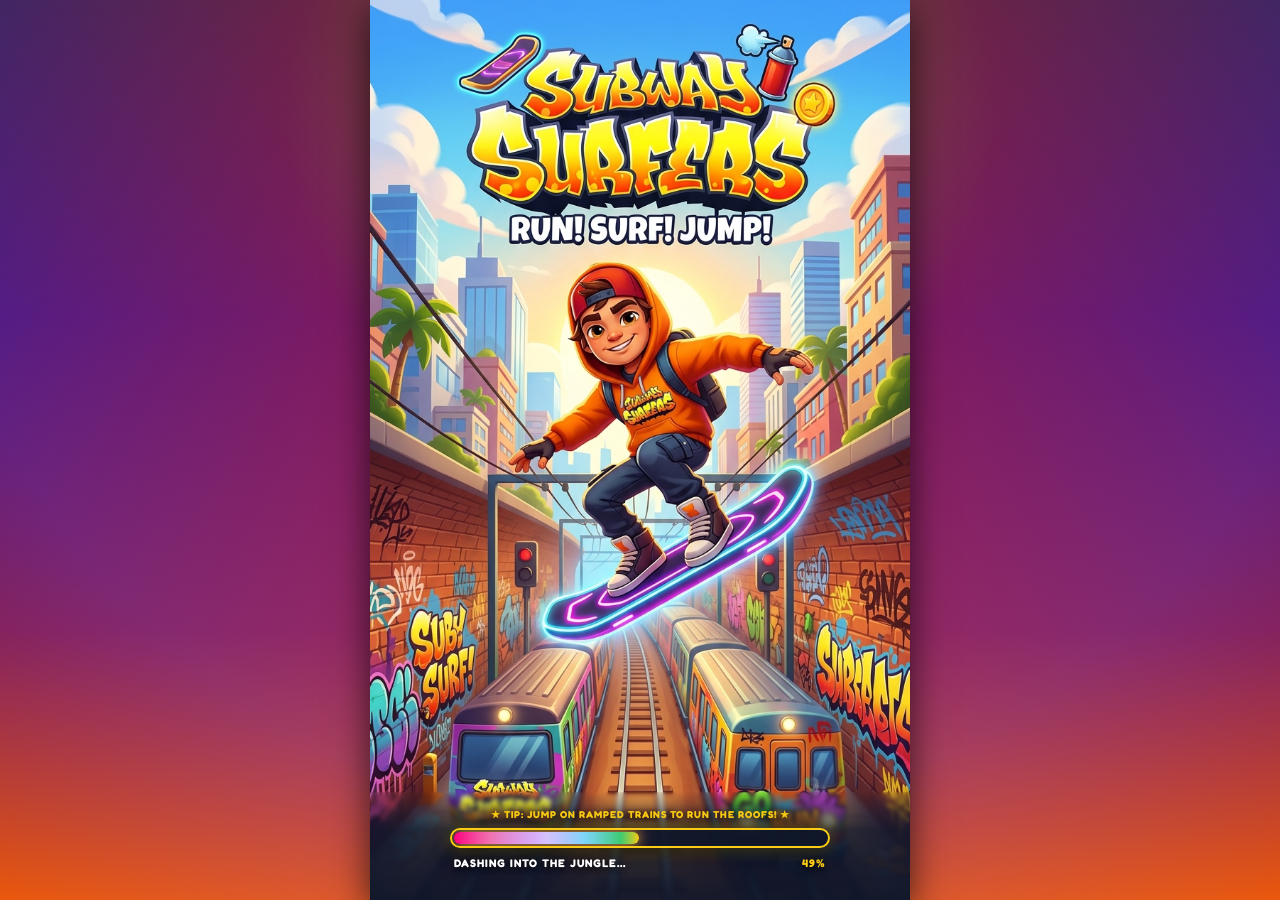
==== commit 51e77664: "Rebrand to Jungle Dash 3D, fix UI bugs, expand worlds, and add standalone 3D runner" ====
--- a/index.html
+++ b/index.html
@@ -3,22 +3,22 @@
 <head>
   <meta charset="UTF-8">
   <meta name="viewport" content="width=device-width, initial-scale=1.0, maximum-scale=1.0, user-scalable=no">
-  <title>Subway Surf 3D | Multi-Color Trains, Roof Running & 3D Railroad</title>
-  <meta name="description" content="Play Subway Surf 3D online! Run along sunny railroad tracks, climb on multi-colored trains, collect gold coins, and dodge barriers in full 3D.">
+  <title>Jungle Dash 3D | Vine Swings, Jungle Trails & Endless Runs</title>
+  <meta name="description" content="Play Jungle Dash 3D online! Run through neon jungle trails, swing on vines, collect gold coins, and dodge obstacles in full 3D.">
   <link rel="preconnect" href="https://fonts.googleapis.com">
   <link rel="preconnect" href="https://fonts.gstatic.com" crossorigin>
   <link href="https://fonts.googleapis.com/css2?family=Fredoka:wght@500;600;700;800;900&family=Orbitron:wght@700;900&display=swap" rel="stylesheet">
   <meta http-equiv="Cache-Control" content="no-cache, no-store, must-revalidate">
   <meta http-equiv="Pragma" content="no-cache">
   <meta http-equiv="Expires" content="0">
-  <link rel="stylesheet" href="style.css?v=subway3d_v29">
+  <link rel="stylesheet" href="style.css?v=subway3d_v30">
   <link rel="icon" href="data:image/svg+xml,<svg xmlns=%22http://www.w3.org/2000/svg%22 viewBox=%220 0 100 100%22><text y=%22.9em%22 font-size=%2290%22>⚡</text></svg>">
   <link rel="manifest" href="manifest.webmanifest">
-  <meta name="theme-color" content="#4cc9f0">
+  <meta name="theme-color" content="#4ade80">
   <meta name="mobile-web-app-capable" content="yes">
   <meta name="apple-mobile-web-app-capable" content="yes">
   <meta name="apple-mobile-web-app-status-bar-style" content="black-translucent">
-  <meta name="apple-mobile-web-app-title" content="Run & Run v2">
+  <meta name="apple-mobile-web-app-title" content="Jungle Dash">
   <link rel="apple-touch-icon" href="icon.svg">
 </head>
 <body>
@@ -41,7 +41,6 @@
         </div>
 
         <!-- CRT scanline overlay -->
-        <div class="scanlines"></div>
 
         <!-- HUD (Heads-Up Display: Authentic Subway Surfers Arcade HUD) -->
         <header id="hud" class="hidden">
@@ -159,7 +158,7 @@
         <!-- PAGE 1: SUBWAY SURFERS SPLASH & LOADING SCREEN -->
         <section id="splashScreen" class="overlay splash-overlay">
           <div class="splash-art-wrap">
-            <img src="splash.png?v=subway3d_v20" alt="Subway Dash 3D" class="splash-bg-img" id="splashBgImg">
+            <img src="splash.png?v=subway3d_v20" alt="Jungle Dash 3D" class="splash-bg-img" id="splashBgImg">
           </div>
           <div class="splash-content-overlay">
             <div class="splash-loader-area">
@@ -170,7 +169,7 @@
                 </div>
               </div>
               <div class="splash-status-row">
-                <span class="splash-loading-text">SURFING INTO THE TRACKS...</span>
+                <span class="splash-loading-text">DASHING INTO THE JUNGLE...</span>
                 <span id="splashPercentText" class="splash-percent-text">0%</span>
               </div>
             </div>
@@ -212,8 +211,8 @@
 
           <!-- Top Brand Banner: Subway Surfers Graffiti Logo -->
           <div class="subway-title-wrap" style="display: flex; flex-direction: column; align-items: center; text-align: center; margin-top: 2px; pointer-events: none;">
-            <div class="subway-tag-pill"><span role="img" aria-label="Metro train">🚇</span> 3D RAILWAY SURF • TOKYO FOOD &amp; WILD WEST <span role="img" aria-label="Metro train">🚇</span></div>
-            <h1 class="subway-main-title">SUBWAY <span class="pop-accent">DASH</span> <span class="v3d-badge">3D</span></h1>
+            <div class="subway-tag-pill"><span role="img" aria-label="Metro train">🚇</span> 3D NEON JUNGLE • SKY HARBOR &amp; DESERT CANYON <span role="img" aria-label="Metro train">🚇</span></div>
+            <h1 class="subway-main-title">JUNGLE <span class="pop-accent">DASH</span> <span class="v3d-badge">3D</span></h1>
           </div>
 
           <!-- Subway Surfers Floating Side Rails (Left & Right Quick Actions) -->
@@ -269,10 +268,10 @@
           <footer class="menu-bottom-actions" style="width: 100%; max-width: 360px; display: flex; flex-direction: column; align-items: center; gap: 8px; margin-bottom: 6px; pointer-events: auto;">
             <div class="active-suit-pill">
               <span class="suit-dot"></span>
-              <span>RUNNER: <strong id="equippedCostumeName">JAKE</strong></span>
-            </div>
-
-            <button type="button" id="playBtn" class="subway-run-btn" aria-label="Tap to Play Subway Surf 3D" style="width: 100%; max-width: 340px; background: linear-gradient(135deg, #10b981 0%, #059669 50%, #047857 100%); border: 2.5px solid #6ee7b7; border-radius: 20px; color: #ffffff; cursor: pointer; display: flex; flex-direction: column; align-items: center; justify-content: center; padding: 14px 18px; box-shadow: 0 10px 25px rgba(16, 185, 129, 0.6); text-decoration: none;">
+              <span>RUNNER: <strong id="equippedCostumeName">KAI</strong></span>
+            </div>
+
+            <button type="button" id="playBtn" class="subway-run-btn" aria-label="Tap to Play Jungle Dash 3D" style="width: 100%; max-width: 340px; background: linear-gradient(135deg, #10b981 0%, #059669 50%, #047857 100%); border: 2.5px solid #6ee7b7; border-radius: 20px; color: #ffffff; cursor: pointer; display: flex; flex-direction: column; align-items: center; justify-content: center; padding: 14px 18px; box-shadow: 0 10px 25px rgba(16, 185, 129, 0.6); text-decoration: none;">
               <span class="btn-text" style="font-family: 'Orbitron', sans-serif; font-size: 22px; font-weight: 900; letter-spacing: 1.5px; text-shadow: 0 2px 8px rgba(0,0,0,0.5);">TAP TO PLAY ▶</span>
               <small class="run-hint" style="font-size: 10px; font-weight: 700; letter-spacing: 0.8px; color: #d1fae5; margin-top: 3px; text-transform: uppercase;">SWIPE ◀ ▶ MOVE • ▲ CLIMB TRAIN • ▼ SLIDE</small>
             </button>
@@ -315,7 +314,7 @@
                 <div class="profile-header-row">
                   <div class="profile-avatar-big" id="profileBigAvatar" role="img" aria-label="Runner avatar">🏃</div>
                   <div class="profile-meta-info">
-                    <div class="profile-rank-badge" id="profileRankBadge"><span role="img" aria-label="Lightning">⚡</span> TOP SURFER</div>
+                    <div class="profile-rank-badge" id="profileRankBadge"><span role="img" aria-label="Lightning">⚡</span> TOP RUNNER</div>
                     <span class="profile-sub-label">RUNNER PROFILE</span>
                   </div>
                 </div>
@@ -374,7 +373,7 @@
                 <div class="audio-banner-header">
                   <span class="audio-banner-icon">🎧</span>
                   <div class="audio-banner-text">
-                    <h4>SURF AUDIO STATION</h4>
+                    <h4>JUNGLE AUDIO STATION</h4>
                     <small>BGM tracks, dynamic sound effects &amp; audio balance</small>
                   </div>
                 </div>
@@ -385,7 +384,7 @@
                       <span class="setting-icon-pill">🎵</span>
                       <div class="setting-titles">
                         <span class="main-title">MUSIC (BGM)</span>
-                        <small class="sub-title">Tokyo Subway &amp; Railway Melodies</small>
+                        <small class="sub-title">Neon Jungle Melodies</small>
                       </div>
                     </div>
                     <div class="setting-ctrls-right">
@@ -424,7 +423,7 @@
             <!-- Tab 4: How To Play -->
             <div id="tabDirectives" class="tab-content hidden">
               <div class="instructions-card modal-card">
-                <h3>HOW TO PLAY SUBWAY SURF 3D</h3>
+                <h3>HOW TO PLAY JUNGLE DASH 3D</h3>
                 <ul>
                   <li><span class="key-badge">A</span> <span class="key-badge">D</span> / <span class="key-badge">←</span> <span class="key-badge">→</span> / Swipe Horizontal: Change 3D Tracks</li>
                   <li><span class="key-badge">W</span> / <span class="key-badge">↑</span> / <span class="key-badge">Space</span> / Swipe Up: Jump over Track Barriers &amp; onto Trains!</li>
@@ -447,7 +446,7 @@
             <div class="modal-header">
               <div class="modal-title-wrap">
                 <span class="modal-tag">CHARACTERS &amp; BOOSTS</span>
-                <h2>SUBWAY CREW</h2>
+                <h2>JUNGLE CREW</h2>
               </div>
               <div class="modal-header-right">
                 <div class="coin-bank-pill">
@@ -497,7 +496,7 @@
         <section id="pauseScreen" class="overlay hidden">
           <div class="glass-panel">
             <h2 class="section-title">GAME PAUSED</h2>
-            <p class="section-subtitle">Take a breather, Surfer!</p>
+            <p class="section-subtitle">Take a breather, Runner!</p>
             <div class="btn-stack">
               <button id="resumeBtn" class="cyber-btn primary-btn">RESUME RUN ▶</button>
               <button id="quitBtn" class="cyber-btn secondary-btn">QUIT TO MENU</button>
@@ -815,7 +814,7 @@
                 <div class="reward-halo-rays"></div>
                 <div id="mysteryRewardIcon" class="reward-icon-big" role="img" aria-label="Coins reward">🪙</div>
                 <div id="mysteryRewardTitle" class="reward-title-big">+250 COINS</div>
-                <div id="mysteryRewardDesc" class="reward-desc-text">Added straight to your subway bank!</div>
+                <div id="mysteryRewardDesc" class="reward-desc-text">Added straight to your coin bank!</div>
               </div>
             </div>
             <button type="button" id="mysteryBoxOpenBtn" class="cyber-btn primary-btn unbox-btn" aria-label="Open Mystery Box">TAP TO OPEN <span role="img" aria-label="Gift box">🎁</span></button>
@@ -859,7 +858,7 @@
           <div class="glass-panel modal-panel achievements-panel">
             <div class="modal-header">
               <div class="modal-title-wrap">
-                <span class="modal-tag">SURFER TROPHIES</span>
+                <span class="modal-tag">RUNNER TROPHIES</span>
                 <h2>AWARDS &amp; ACHIEVEMENTS</h2>
               </div>
               <button type="button" id="closeAchievementsBtn" class="close-icon-btn" aria-label="Close Achievements">✕</button>
@@ -884,8 +883,8 @@
     </main>
   </div>
 
-  <script src="audio.js?v=subway3d_v28"></script>
-  <script src="game.js?v=subway3d_v28"></script>
-  <script src="pwa.js?v=subway3d_v28"></script>
+  <script src="audio.js?v=subway3d_v30"></script>
+  <script src="game.js?v=subway3d_v30"></script>
+  <script src="pwa.js?v=subway3d_v30"></script>
 </body>
 </html>
--- a/style.css
+++ b/style.css
@@ -1,22 +1,22 @@
 :root {
-  --bg-dark: #18112c;
+  --bg-dark: #0b2414;
   --panel-bg: rgba(30, 20, 60, 0.92);
-  --panel-border: #38bdf8;
+  --panel-border: #4ade80;
   --subway-pink: #f43f5e;
   --subway-hotpink: #ec4899;
   --subway-cyan: #06b6d4;
-  --subway-sky: #38bdf8;
+  --subway-sky: #4ade80;
   --subway-orange: #f97316;
   --subway-amber: #fb923c;
   --subway-yellow: #facc15;
   --subway-gold: #fde047;
-  --subway-purple: #8b5cf6;
-  --subway-violet: #a855f7;
+  --subway-purple: #84cc16;
+  --subway-violet: #a3e635;
   --subway-green: #10b981;
   --subway-emerald: #059669;
-  --neon-cyan: #06b6d4;
+  --neon-cyan: #2dd4bf;
   --neon-yellow: #facc15;
-  --neon-magenta: #ec4899;
+  --neon-magenta: #fb7185;
   --neon-orange: #f97316;
   --neon-green: #10b981;
   --neon-red: #f43f5e;
@@ -103,19 +103,6 @@
   touch-action: none;
 }
 
-/* CRT scanlines */
-.scanlines {
-  position: absolute;
-  top: 0;
-  left: 0;
-  width: 100%;
-  height: 100%;
-  background: linear-gradient(rgba(18, 16, 16, 0) 50%, rgba(0, 0, 0, 0.22) 50%);
-  background-size: 100% 4px;
-  pointer-events: none;
-  z-index: 5;
-  opacity: 0.6;
-}
 
 /* Subway Surfers Authentic In-Game HUD (Screenshot exact match) */
 #hud {
